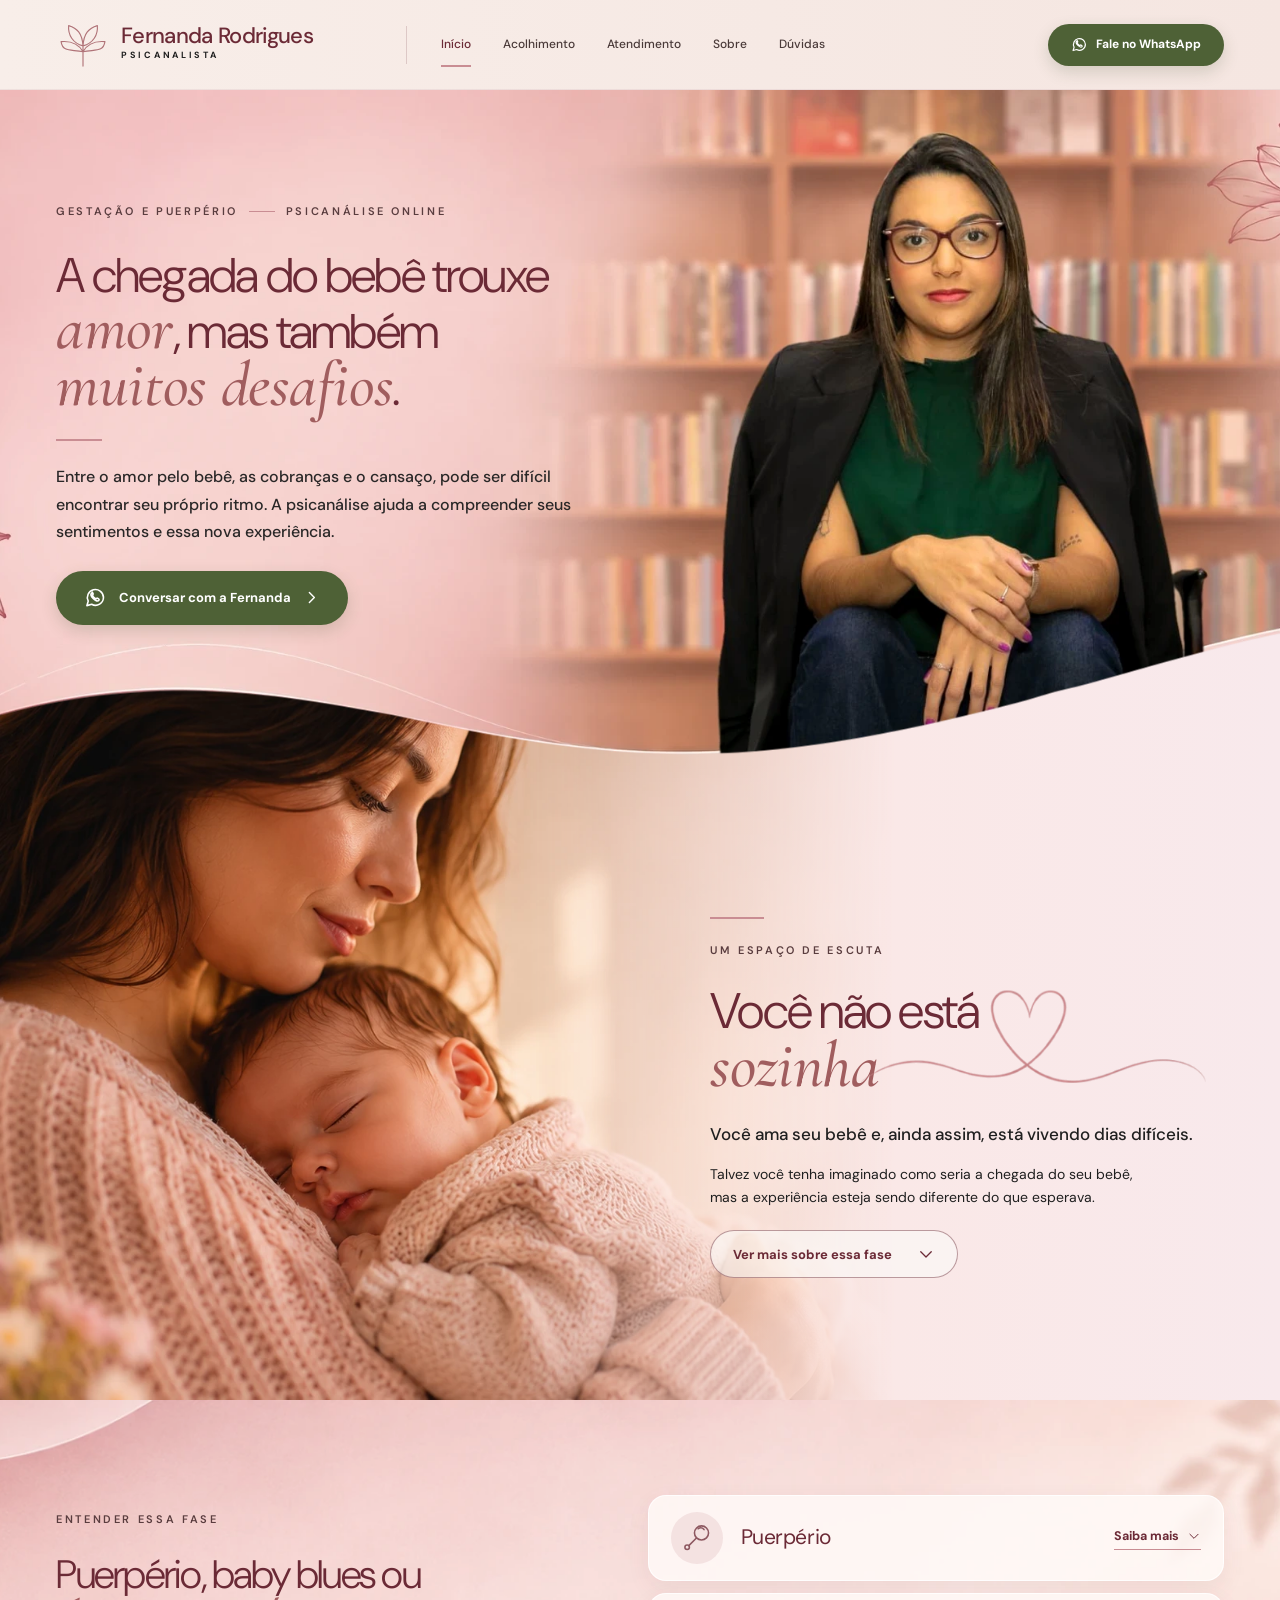
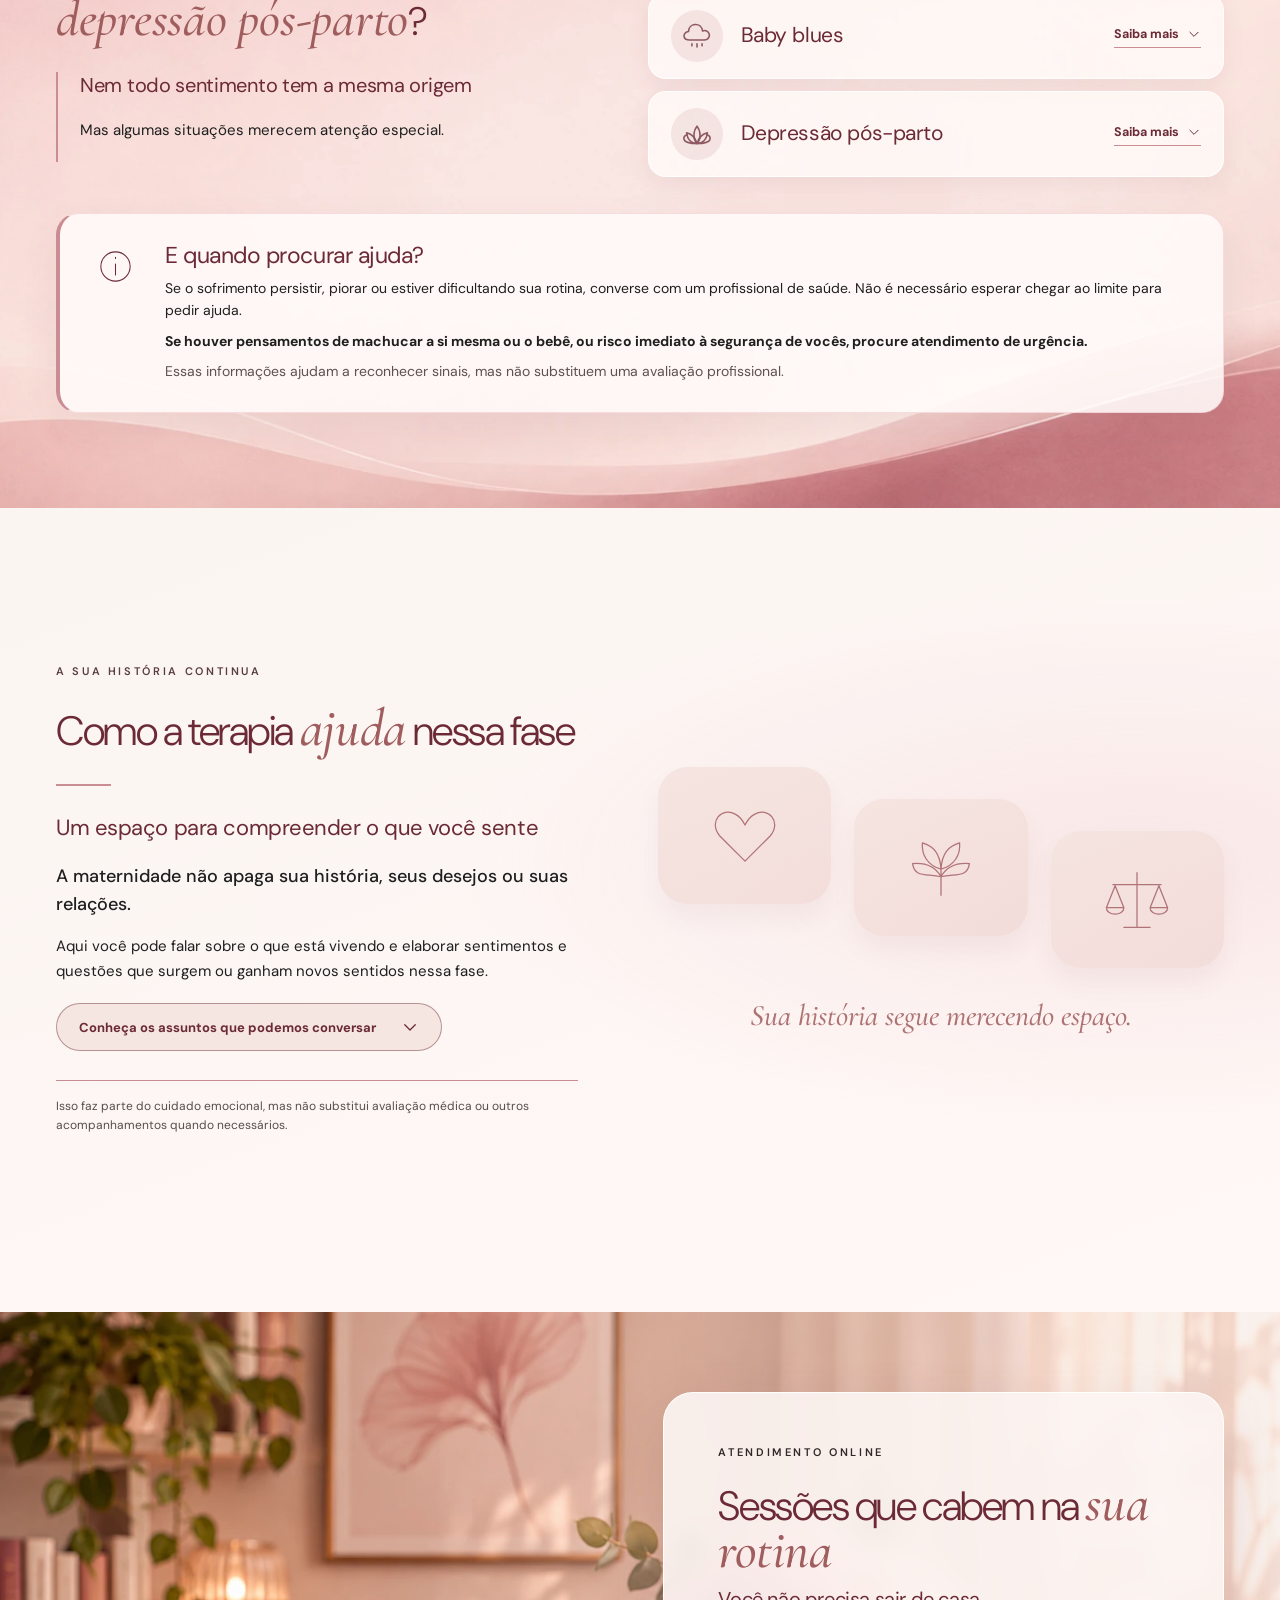
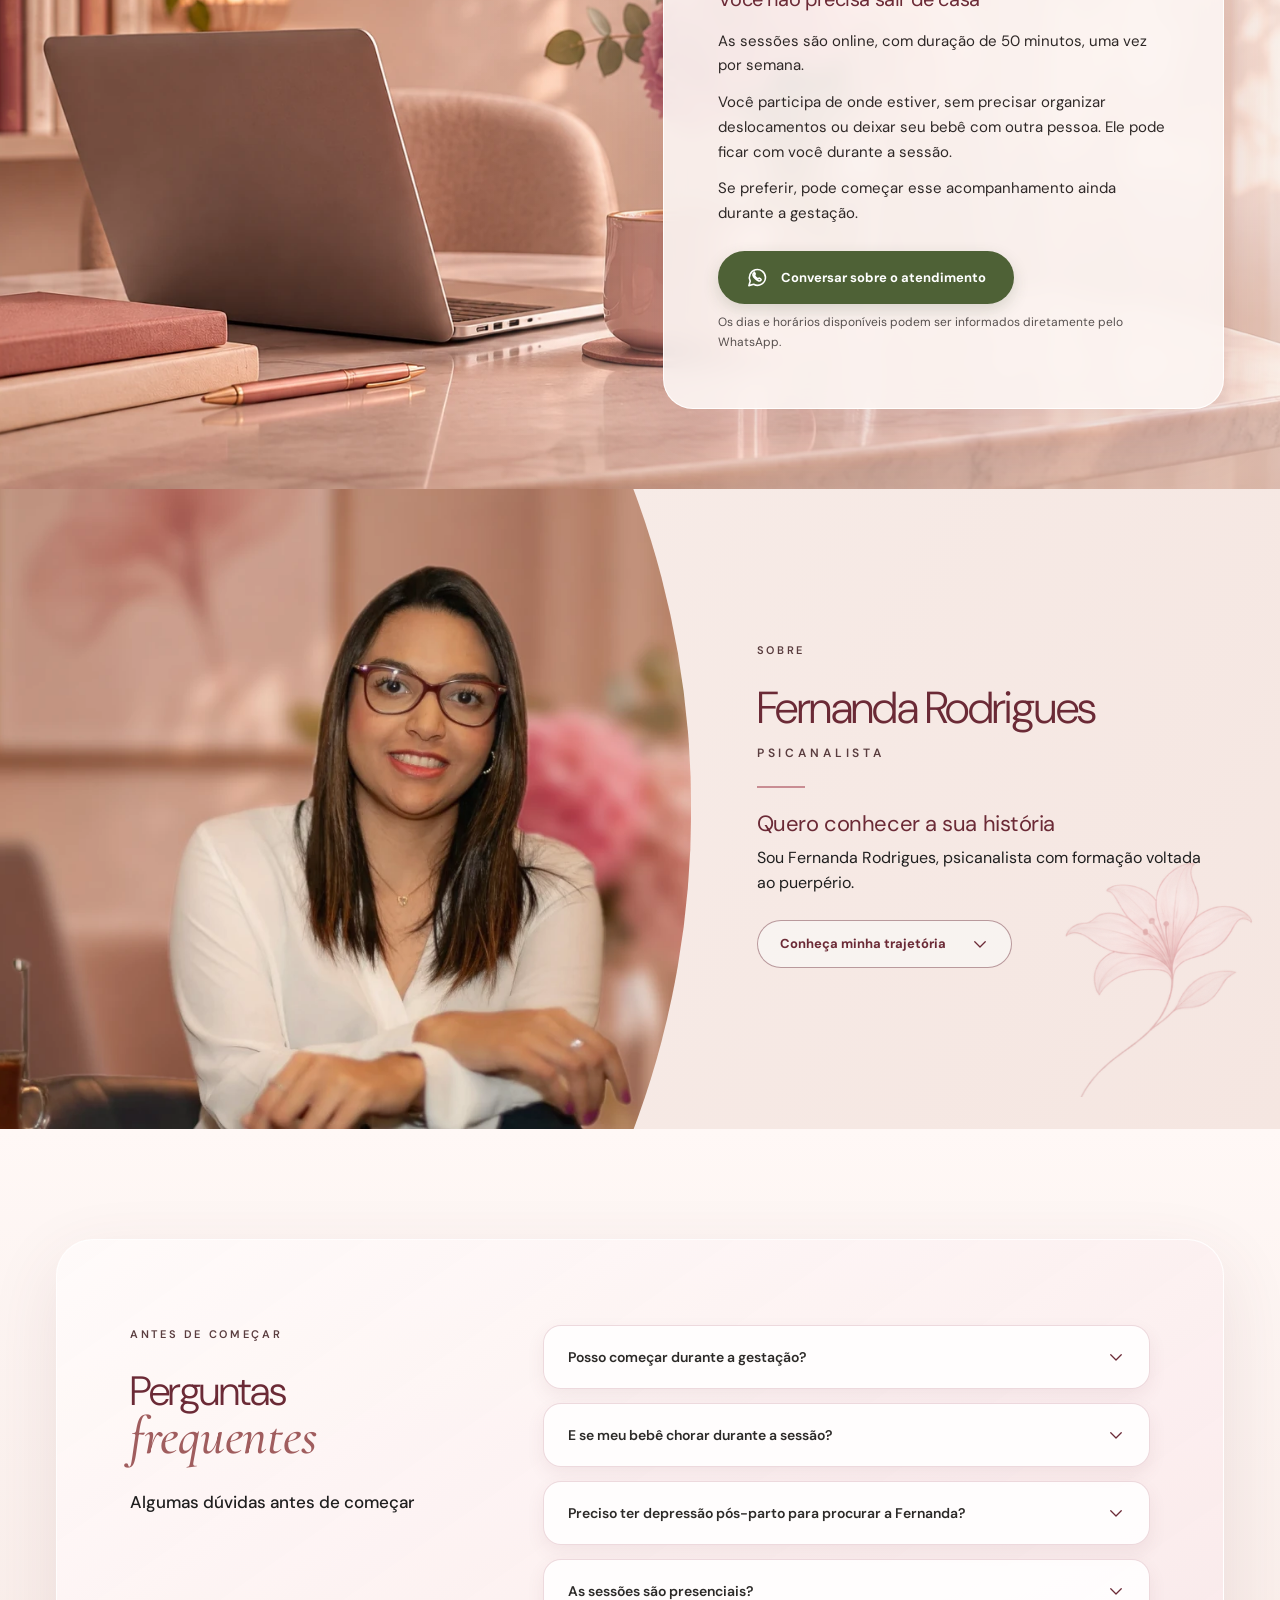
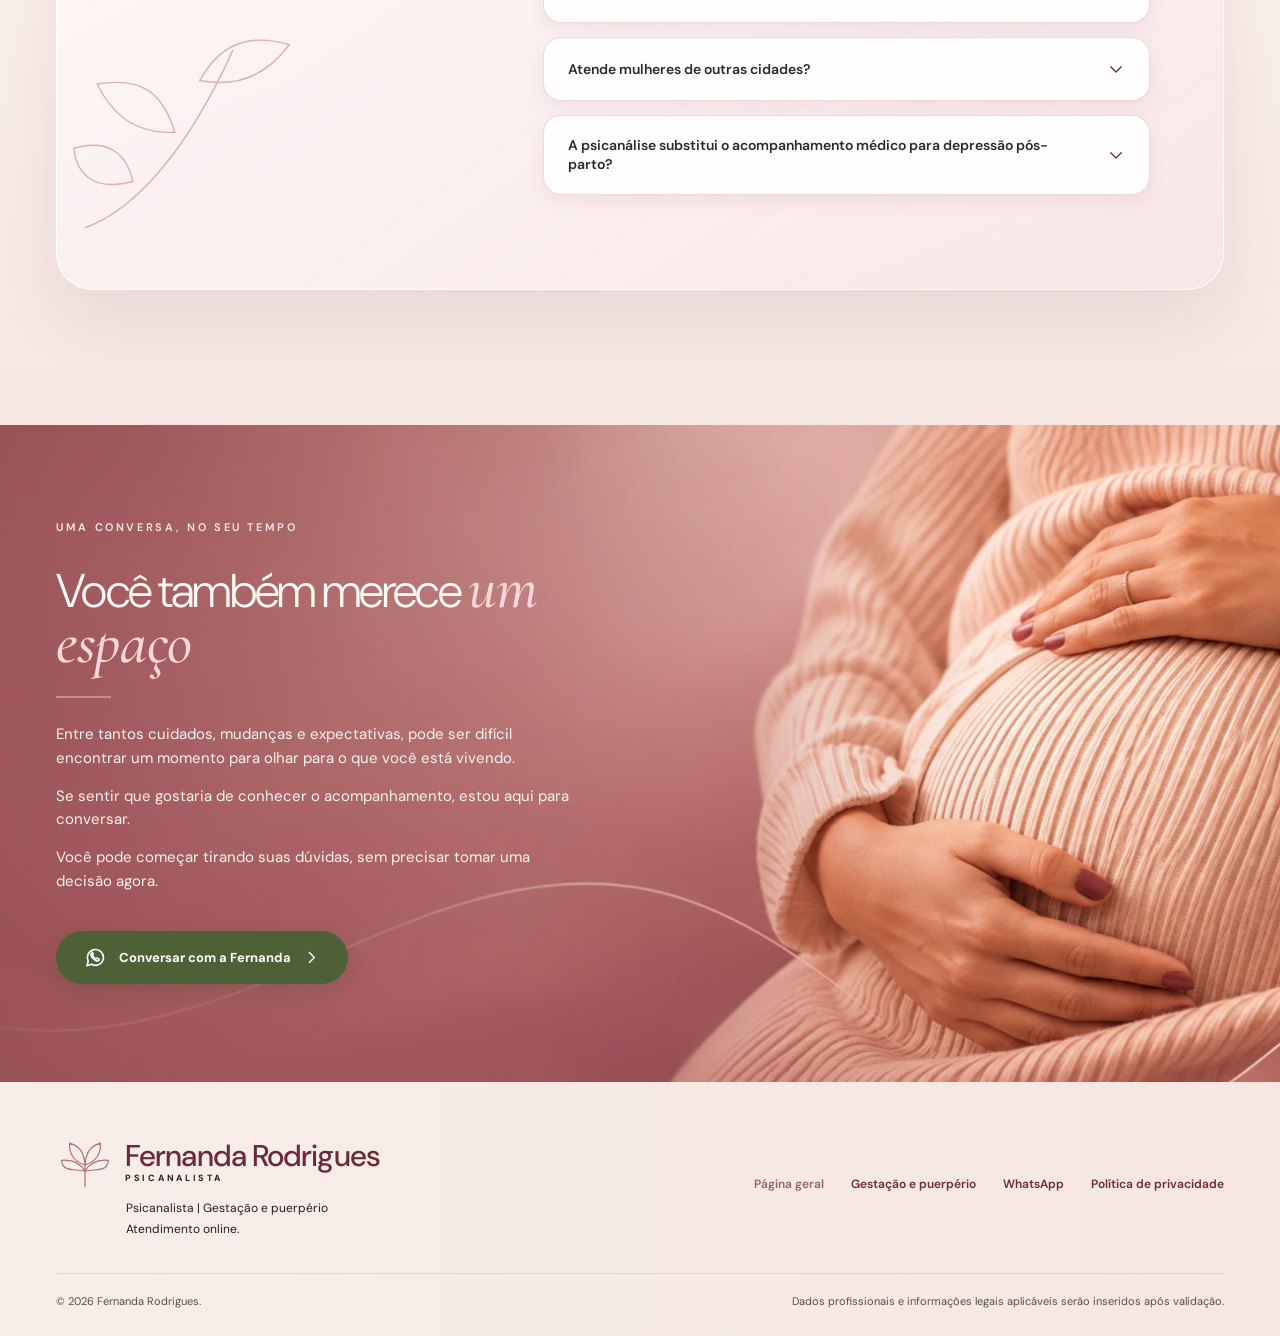
==== site-puerperio/index.html @ 36c2fbc2 "Desfaz as alteracoes no site do puerperio (mantem o numero de WhatsApp) - Volta o CSS, o HTML e a po" ====
<!doctype html>
<html lang="pt-BR">
<head>
  <meta charset="utf-8">
  <meta name="viewport" content="width=device-width, initial-scale=1">
  <meta name="theme-color" content="#F5E6E1">
  <meta name="description" content="Acompanhamento psicanalítico online para gestação e puerpério com Fernanda Rodrigues. Um espaço de escuta para falar sobre a maternidade e seus sentimentos.">
  <meta name="robots" content="index,follow">
  <title>Gestação e puerpério | Fernanda Rodrigues — Psicanalista</title>
  <link rel="preconnect" href="https://fonts.googleapis.com">
  <link rel="preconnect" href="https://fonts.gstatic.com" crossorigin>
  <link href="https://fonts.googleapis.com/css2?family=Cormorant:ital,wght@1,500;1,600&family=DM+Sans:opsz,wght@9..40,300..700&display=swap" rel="stylesheet">
  <link rel="preload" as="image" href="assets/hero_onda.webp" fetchpriority="high">
  <link rel="stylesheet" href="css/style.css?v=19">
  <script src="js/script.js" defer></script>
</head>
<body>
<a class="skip-link" href="#principal">Ir para o conteúdo</a>

<!-- Coleção de ícones vetoriais: interface (não fazem parte das fotografias). -->
<svg class="symbol-library" aria-hidden="true" xmlns="http://www.w3.org/2000/svg">
 <symbol id="icon-flower" viewBox="0 0 64 64"><path d="M32 57V33M32 33C20 30 14 20 15 9c10 3 16 9 17 24Zm0 0C44 30 50 20 49 9c-10 3-16 9-17 24ZM32 40C18 37 8 41 6 28c12-1 21 3 26 12Zm0 0c14-3 24 1 26-12-12-1-21 3-26 12Z"/></symbol>
 <symbol id="icon-heart" viewBox="0 0 64 64"><path d="M32 55 9 32C-2 19 11 5 23 12c4 2 7 6 9 10 2-4 5-8 9-10 12-7 25 7 14 20Z"/></symbol>
 <symbol id="icon-cloud" viewBox="0 0 64 64"><path d="M18 45h27c10 0 13-12 6-18-3-3-7-3-10-2-1-9-7-15-16-15-9 0-15 6-16 15-7 1-11 6-10 12 1 5 7 8 19 8Zm2 8-3 5m17-5-3 5m17-5-3 5"/></symbol>
 <symbol id="icon-balance" viewBox="0 0 64 64"><path d="M32 7v49M20 57h24M10 18h44M12 19 4 39h16l-8-20Zm40 0-8 20h16l-8-20ZM4 39c0 8 16 8 16 0m24 0c0 8 16 8 16 0"/></symbol>
 <symbol id="icon-laptop" viewBox="0 0 64 64"><rect x="12" y="11" width="40" height="31" rx="2"/><path d="M6 49h52l-5 6H11l-5-6Z"/></symbol>
 <symbol id="icon-arrow" viewBox="0 0 24 24"><path d="m9 5 7 7-7 7"/></symbol>
 <symbol id="icon-chevron" viewBox="0 0 24 24"><path d="m5 9 7 7 7-7"/></symbol>
 <symbol id="icon-whatsapp" viewBox="0 0 24 24"><path d="M20.3 11.6A8.3 8.3 0 0 1 8 19.1L3 20.5l1.4-4.7a8.4 8.4 0 1 1 15.9-4.2Z"/><path d="M9.1 7.7c-.4-.6-.8-.5-1.2-.2-1.4 1.2-.6 3.5 1.9 5.8 2.5 2.4 4.7 2.9 5.7 1.6.5-.7.3-1-.1-1.3l-1.5-.9c-.4-.2-.6.1-1 .5-.4.4-1.8-.4-2.7-1.4-.9-1-1.5-2.3-1.2-2.6.5-.5.8-.7.5-1.2l-.9-1.5Z"/></symbol>
 <symbol id="icon-clock" viewBox="0 0 64 64"><circle cx="32" cy="32" r="22"/><path d="M32 19v14l10 7"/></symbol>
 <symbol id="icon-calendar" viewBox="0 0 64 64"><rect x="10" y="14" width="44" height="40" rx="3"/><path d="M20 8v12m24-12v12M10 26h44"/></symbol>
 <symbol id="icon-info" viewBox="0 0 64 64"><circle cx="32" cy="32" r="24"/><path d="M32 28v18m0-29v2"/></symbol>
 <symbol id="icon-spark" viewBox="0 0 64 64"><path d="M32 5v54M5 32h54M13 13l38 38m0-38L13 51"/></symbol>
 <symbol id="icon-rattle" viewBox="0 0 64 64"><circle cx="40" cy="23" r="12.5"/><path d="M34 15.5a8 8 0 0 1 10.5 1.5M31 32 17.5 45.5"/><circle cx="14.5" cy="48.5" r="4"/></symbol>
 <symbol id="icon-cloud-rain" viewBox="0 0 64 64"><path d="M19 39h26c7.5 0 11.5-8 7-13.5-2.5-3-6.5-4-10-2.3C41 15.5 35.5 11 28.5 11.5 21.5 12 17 17.5 17 24c-5.5.5-8.5 4.5-8 8.5.5 4 4 6.5 10 6.5Z"/><path d="M23 46v3.5M32 46v5.5M41 46v3.5"/></symbol>
 <symbol id="icon-lotus" viewBox="0 0 64 64"><path d="M32 49c-7-7-7.5-21 0-31 7.5 10 7 24 0 31Z"/><path d="M32 49c-9.5 0-17-6.5-18.5-19 8.5 1.5 15 8 18.5 19Zm0 0c9.5 0 17-6.5 18.5-19-8.5 1.5-15 8-18.5 19Z"/><path d="M14 33.5c-4 1.5-6 5-5 8.5 2 5 11 7 23 7s21-2 23-7c1-3.5-1-7-5-8.5"/></symbol>
</svg>

<header class="site-header" id="inicio">
  <div class="header-inner container">
    <a href="#inicio" class="brand" aria-label="Fernanda Rodrigues, voltar ao início">
      <svg class="brand-mark" viewBox="0 0 64 64" aria-hidden="true"><use href="#icon-flower"/></svg>
      <span class="brand-label"><strong>Fernanda Rodrigues</strong><span>PSICANALISTA</span></span>
    </a>
    <nav class="site-nav" id="navegacao" aria-label="Navegação principal">
      <a class="active" href="#inicio">Início</a>
      <a href="#acolhimento">Acolhimento</a>
      <a href="#atendimento">Atendimento</a>
      <a href="#sobre">Sobre</a>
      <a href="#duvidas">Dúvidas</a>
    </nav>
    <a class="btn btn--small btn--primary btn--top contact-trigger" href="#contato"><svg class="icon" aria-hidden="true"><use href="#icon-whatsapp"/></svg> Fale no WhatsApp</a>
    <button class="menu-toggle" type="button" aria-expanded="false" aria-controls="navegacao" aria-label="Abrir menu"><span></span><span></span><span></span></button>
  </div>
</header>

<main id="principal">
  <!-- 1. HERO. O título e o subtítulo reproduzem a copy validada, não o texto ilustrativo do PNG. -->
  <section class="hero section-anchor" aria-labelledby="hero-title">
    <div class="hero-shade" aria-hidden="true"></div>
    <div class="container hero-inner">
      <div class="hero-content">
        <p class="eyebrow eyebrow--hero">GESTAÇÃO E PUERPÉRIO <span class="ornament-bar"></span> PSICANÁLISE ONLINE</p>
        <h1 id="hero-title">A chegada do bebê trouxe <em class="hl">amor</em>, mas também <em class="hl">muitos desafios</em>.</h1>
        <span class="accent-line" aria-hidden="true"></span>
        <p class="hero-lead">Entre o amor pelo bebê, as cobranças e o cansaço, pode ser difícil encontrar seu próprio ritmo. A psicanálise ajuda a compreender seus sentimentos e essa nova experiência.</p>
        <a href="#contato" class="btn btn--primary contact-trigger"><svg class="icon" aria-hidden="true"><use href="#icon-whatsapp"/></svg> Conversar com a Fernanda <svg class="icon icon--small" aria-hidden="true"><use href="#icon-arrow"/></svg></a>
      </div>
    </div>
  </section>

  <!-- 2. ACOLHIMENTO: imagem integrada e texto progressivo -->
  <section class="embrace section-anchor" id="acolhimento" aria-labelledby="embrace-title">
    <div class="embrace-feature">
      <div class="embrace-photo" role="img" aria-label="Fotografia de uma mãe segurando seu bebê adormecido"></div>
      <div class="container embrace-content-wrap">
        <div class="embrace-copy">
          <span class="tiny-rule" aria-hidden="true"></span>
          <p class="eyebrow">UM ESPAÇO DE ESCUTA</p>
          <h2 id="embrace-title"><span class="title-line">Você não está<img class="loop-heart" src="assets/coracao_linha.webp" alt="" aria-hidden="true" width="465" height="125" decoding="async"></span><br> <em class="hl">sozinha</em></h2>
          <p class="lead">Você ama seu bebê e, ainda assim, está vivendo dias difíceis.</p>
          <p>Talvez você tenha imaginado como seria a chegada do seu bebê, mas a experiência esteja sendo diferente do que esperava.</p>
          <details class="read-more"><summary>Ver mais sobre essa fase <svg class="icon" aria-hidden="true"><use href="#icon-chevron"/></svg></summary>
            <div class="read-more-body">
              <p>As noites mudaram, a rotina ganhou outro ritmo e quase tudo parece girar em torno de uma nova responsabilidade. Entre os cuidados com o bebê e as expectativas sobre como você deveria se sentir, pode faltar tempo para entender o que está acontecendo dentro de você.</p>
              <p>É possível sentir amor e irritação, felicidade e tristeza, vontade de estar perto e, ao mesmo tempo, necessidade de um momento só seu.</p>
              <p>Nem sempre é fácil falar sobre esses sentimentos. Às vezes, existe o receio de ser julgada ou de parecer que você não está feliz com a maternidade.</p>
              <p>Mas uma coisa não anula a outra. Você pode amar profundamente seu bebê e também sentir falta da vida de antes, precisar de descanso, ter dúvidas e viver dias difíceis.</p>
              <p>Você também está passando por uma grande mudança. E o que acontece com você merece atenção, compreensão e cuidado.</p>
              <h3>Talvez alguma dessas situações faça sentido para você</h3>
              <ul class="situation-list">
                <li>Você sente medo de não dar conta.</li>
                <li>Está extremamente cansada e sem dormir.</li>
                <li>Sente culpa quando deseja um tempo para si.</li>
                <li>Não se reconhece em alguns momentos.</li>
                <li>Tem dificuldade de encontrar espaço para você e para seu relacionamento.</li>
                <li>Está ouvindo muitos pitacos sobre como deveria cuidar do bebê.</li>
              </ul>
              <p class="quote-copy">Talvez você pense: "Eu era uma mulher, agora sou outra."</p>
              <p>E ainda esteja tentando entender o que essa mudança significa para você.</p>
            </div>
          </details>
        </div>
      </div>
    </div>
  </section>

  <!-- 3. EDUCAÇÃO: cartões expansíveis, alertas de segurança sempre visíveis -->
  <section class="education section-anchor" id="puerperio" aria-labelledby="education-title">
    <div class="education-art" aria-hidden="true"></div>
    <div class="container">
      <div class="edu-layout">
        <div class="edu-intro">
          <p class="eyebrow">ENTENDER ESSA FASE</p>
          <h2 id="education-title">Puerpério, baby blues ou <em class="hl hl--nowrap">depressão pós-parto</em>?</h2>
          <div class="education-deck"><p class="lead">Nem todo sentimento tem a mesma origem</p><p>Mas algumas situações merecem atenção especial.</p></div>
        </div>
        <div class="education-grid edu-list">
          <details class="card-more edu-row"><summary><span class="edu-icon"><svg class="icon" aria-hidden="true"><use href="#icon-rattle"/></svg></span><span class="edu-title">Puerpério</span><span class="edu-more">Saiba mais<svg class="icon" aria-hidden="true"><use href="#icon-chevron"/></svg></span></summary><div class="card-more-body"><p>O puerpério é um período de muitas mudanças físicas, emocionais e na rotina. Sentir-se sensível, cansada ou confusa pode fazer parte dessa adaptação.</p></div></details>
          <details class="card-more edu-row"><summary><span class="edu-icon"><svg class="icon" aria-hidden="true"><use href="#icon-cloud-rain"/></svg></span><span class="edu-title">Baby blues</span><span class="edu-more">Saiba mais<svg class="icon" aria-hidden="true"><use href="#icon-chevron"/></svg></span></summary><div class="card-more-body"><p>Pode envolver choro fácil, sensibilidade, irritação e mudanças de humor nos primeiros dias após o parto. Em geral, melhora espontaneamente em até duas semanas.</p></div></details>
          <details class="card-more edu-row"><summary><span class="edu-icon"><svg class="icon" aria-hidden="true"><use href="#icon-lotus"/></svg></span><span class="edu-title">Depressão pós-parto</span><span class="edu-more">Saiba mais<svg class="icon" aria-hidden="true"><use href="#icon-chevron"/></svg></span></summary><div class="card-more-body"><p>Pode envolver tristeza persistente, ansiedade intensa, culpa, perda de interesse nas atividades e dificuldade para lidar com a rotina. Os sintomas podem ser mais intensos, durar mais tempo e começar durante a gestação ou ao longo do primeiro ano após o nascimento.</p></div></details>
        </div>
      </div>
      <div class="health-advice" role="note" aria-label="Orientações de saúde e atendimento de urgência">
        <svg class="icon" aria-hidden="true"><use href="#icon-info"/></svg>
        <div class="health-advice-copy">
          <h3>E quando procurar ajuda?</h3>
          <p>Se o sofrimento persistir, piorar ou estiver dificultando sua rotina, converse com um profissional de saúde. Não é necessário esperar chegar ao limite para pedir ajuda.</p>
          <p class="urgent-copy">Se houver pensamentos de machucar a si mesma ou o bebê, ou risco imediato à segurança de vocês, procure atendimento de urgência.</p>
          <p class="health-disclaimer">Essas informações ajudam a reconhecer sinais, mas não substituem uma avaliação profissional.</p>
        </div>
      </div>
      <!-- Nota editorial original "ACOG+2": marcador bibliográfico, não é uma afirmação ou fonte verificável para exibir ao público. Validar referências antes da publicação. -->
    </div>
  </section>

  <!-- 4. COMO A TERAPIA AJUDA -->
  <section class="therapy section-anchor" id="escuta" aria-labelledby="therapy-title">
    <div class="container therapy-grid">
      <div class="therapy-intro">
        <p class="eyebrow">A SUA HISTÓRIA CONTINUA</p>
        <h2 id="therapy-title">Como a terapia <em class="hl">ajuda</em> nessa fase</h2>
        <span class="accent-line" aria-hidden="true"></span>
        <h3>Um espaço para compreender o que você sente</h3>
        <p class="lead">A maternidade não apaga sua história, seus desejos ou suas relações.</p>
        <p>Aqui você pode falar sobre o que está vivendo e elaborar sentimentos e questões que surgem ou ganham novos sentidos nessa fase.</p>
        <details class="read-more read-more--quiet"><summary>Conheça os assuntos que podemos conversar <svg class="icon" aria-hidden="true"><use href="#icon-chevron"/></svg></summary>
          <div class="read-more-body"><p>Conversaremos sobre muita coisa, como por exemplo:</p>
            <ul class="situation-list">
              <li>As mudanças na sua identidade e na forma como você se vê.</li>
              <li>A relação com o bebê e com seu parceiro.</li>
              <li>A culpa, o medo e as expectativas sobre a maternidade.</li>
              <li>A rede de apoio e os limites com as pessoas ao redor.</li>
              <li>A mulher que também tem sonhos, desejos e projetos.</li>
            </ul>
            <p>Não se trata de ensinar você a ser mãe ou entregar respostas prontas.</p>
            <p>É um acompanhamento que respeita sua história e seu tempo, sem impor um caminho a seguir.</p>
          </div>
        </details>
        <p class="medical-note">Isso faz parte do cuidado emocional, mas não substitui avaliação médica ou outros acompanhamentos quando necessários.</p>
      </div>
      <div class="therapy-decor" aria-hidden="true">
        <div class="therapy-tile"><svg class="icon"><use href="#icon-heart"/></svg></div>
        <div class="therapy-tile"><svg class="icon"><use href="#icon-flower"/></svg></div>
        <div class="therapy-tile"><svg class="icon"><use href="#icon-balance"/></svg></div>
        <div class="therapy-quote">Sua história segue merecendo espaço.</div>
      </div>
    </div>
  </section>

  <!-- 5. ATENDIMENTO ONLINE -->
  <section class="online section-anchor" id="atendimento" aria-labelledby="online-title">
    <div class="container">
      <div class="online-banner">
        <div class="online-text">
          <p class="eyebrow">ATENDIMENTO ONLINE</p>
          <h2 id="online-title">Sessões que cabem na <em class="hl">sua rotina</em></h2>
          <h3>Você não precisa sair de casa</h3>
          <p>As sessões são online, com duração de 50 minutos, uma vez por semana.</p>
          <p>Você participa de onde estiver, sem precisar organizar deslocamentos ou deixar seu bebê com outra pessoa. Ele pode ficar com você durante a sessão.</p>
          <p>Se preferir, pode começar esse acompanhamento ainda durante a gestação.</p>
          <a href="#contato" class="btn btn--primary contact-trigger"><svg class="icon" aria-hidden="true"><use href="#icon-whatsapp"/></svg> Conversar sobre o atendimento</a>
          <p class="small-note">Os dias e horários disponíveis podem ser informados diretamente pelo WhatsApp.</p>
        </div>
      </div>
    </div>
  </section>

  <!-- 6. SOBRE FERNANDA -->
  <section class="about section-anchor" id="sobre" aria-labelledby="about-title">
    <div class="about-photo-wrap">
      <img src="assets/fernanda_sobre_fundo.webp" alt="Fernanda Rodrigues sorrindo, de blusa branca, ao lado de livros e café" width="930" height="770" loading="lazy" decoding="async">
    </div>
    <div class="container about-container">
      <div class="about-content">
        <p class="eyebrow">SOBRE</p>
        <h2 id="about-title">Fernanda Rodrigues</h2>
        <p class="about-role">PSICANALISTA</p>
        <span class="accent-line" aria-hidden="true"></span>
        <h3>Quero conhecer a sua história</h3>
        <p class="lead">Sou Fernanda Rodrigues, psicanalista com formação voltada ao puerpério.</p>
        <details class="read-more"><summary>Conheça minha trajetória <svg class="icon" aria-hidden="true"><use href="#icon-chevron"/></svg></summary>
          <div class="read-more-body">
            <p>Meu interesse por essa fase também nasceu de uma experiência muito próxima: acompanhei as dificuldades que minha irmã viveu durante a gestação e depois da chegada do meu sobrinho.</p>
            <p>Ver a importância que o acompanhamento especializado teve nesse período despertou em mim um olhar ainda mais atento para as mulheres que atravessam essa experiência.</p>
            <p>Acredito em uma escuta acolhedora, sem julgamento e com seriedade nos estudos.</p>
            <p>Meu papel não é dizer qual caminho você deve seguir, mas acompanhar você, respeitando sua história.</p>
          </div>
        </details>
      </div>
    </div>
    <img class="about-lily" src="assets/lirio_sobre.webp" alt="" aria-hidden="true" width="271" height="337" loading="lazy" decoding="async">
  </section>

  <!-- 7. PERGUNTAS FREQUENTES: seis perguntas do documento, sem substituições -->
  <section class="faq section-anchor" id="duvidas" aria-labelledby="faq-title">
    <div class="container faq-panel">
      <div class="faq-heading">
        <p class="eyebrow">ANTES DE COMEÇAR</p>
        <h2 id="faq-title">Perguntas <em class="hl">frequentes</em></h2>
        <p class="lead">Algumas dúvidas antes de começar</p>
        <svg class="faq-botanical" viewBox="0 0 260 235" aria-hidden="true"><path d="M12 217c54-19 113-82 166-199m-65 92C63 112 40 84 26 56c49-8 73 8 87 54Zm28-58c50 10 80-13 100-40-51-15-80 4-100 40ZM66 165c-49 13-64-14-66-37 38-11 59 5 66 37Z"/></svg>
      </div>
      <div class="faq-list">
        <details><summary>Posso começar durante a gestação?<svg class="icon" aria-hidden="true"><use href="#icon-chevron"/></svg></summary><div class="faq-answer"><p>Sim. O acompanhamento também pode começar durante a gestação, para que você tenha esse suporte antes mesmo da chegada do bebê.</p></div></details>
        <details><summary>E se meu bebê chorar durante a sessão?<svg class="icon" aria-hidden="true"><use href="#icon-chevron"/></svg></summary><div class="faq-answer"><p>Tudo bem. Seu bebê pode ficar com você. A maternidade não precisa ficar do lado de fora da sessão.</p></div></details>
        <details><summary>Preciso ter depressão pós-parto para procurar a Fernanda?<svg class="icon" aria-hidden="true"><use href="#icon-chevron"/></svg></summary><div class="faq-answer"><p>Não. Você não precisa ter um diagnóstico para buscar acompanhamento. Pode conversar sobre as mudanças, dúvidas e sentimentos que está vivendo.</p></div></details>
        <details><summary>As sessões são presenciais?<svg class="icon" aria-hidden="true"><use href="#icon-chevron"/></svg></summary><div class="faq-answer"><p>Não. O atendimento é online, permitindo que você participe de casa ou de outro lugar em que tenha privacidade.</p></div></details>
        <details><summary>Atende mulheres de outras cidades?<svg class="icon" aria-hidden="true"><use href="#icon-chevron"/></svg></summary><div class="faq-answer"><p>Sim. O atendimento online permite acompanhar mulheres de diferentes regiões do Brasil e brasileiras que vivem no exterior.</p></div></details>
        <details><summary>A psicanálise substitui o acompanhamento médico para depressão pós-parto?<svg class="icon" aria-hidden="true"><use href="#icon-chevron"/></svg></summary><div class="faq-answer"><p>Não. Quando há suspeita de depressão pós-parto, é importante buscar avaliação de um profissional de saúde habilitado. A psicanálise pode integrar o cuidado, conforme a necessidade de cada mulher.</p></div></details>
      </div>
    </div>
  </section>

  <!-- 8. CONVITE FINAL -->
  <section class="closing section-anchor" id="contato" aria-labelledby="closing-title">
    <div class="closing-overlay" aria-hidden="true"></div>
    <div class="container closing-content">
      <p class="eyebrow eyebrow--light">UMA CONVERSA, NO SEU TEMPO</p>
      <h2 id="closing-title">Você também merece <em class="hl">um espaço</em></h2>
      <span class="accent-line accent-line--light" aria-hidden="true"></span>
      <p>Entre tantos cuidados, mudanças e expectativas, pode ser difícil encontrar um momento para olhar para o que você está vivendo.</p>
      <p>Se sentir que gostaria de conhecer o acompanhamento, estou aqui para conversar.</p>
      <p>Você pode começar tirando suas dúvidas, sem precisar tomar uma decisão agora.</p>
      <a class="btn btn--primary contact-trigger" href="#contato"><svg class="icon" aria-hidden="true"><use href="#icon-whatsapp"/></svg> Conversar com a Fernanda <svg class="icon icon--small" aria-hidden="true"><use href="#icon-arrow"/></svg></a>
    </div>
  </section>
</main>

<!-- 9. RODAPÉ -->
<footer class="site-footer">
  <div class="container footer-main">
    <div class="footer-brand">
      <div class="brand brand--footer"><svg class="brand-mark" viewBox="0 0 64 64" aria-hidden="true"><use href="#icon-flower"/></svg><span class="brand-label"><strong>Fernanda Rodrigues</strong><span>PSICANALISTA</span></span></div>
      <p>Psicanalista | Gestação e puerpério</p>
      <p>Atendimento online.</p>
    </div>
    <nav class="footer-nav" aria-label="Links do rodapé">
      <span class="footer-pending" title="Endereço da página geral aguardando confirmação">Página geral</span>
      <a href="#puerperio">Gestação e puerpério</a>
      <a href="#contato" class="contact-trigger">WhatsApp</a>
      <a href="politica-de-privacidade.html">Política de privacidade</a>
    </nav>
  </div>
  <div class="container footer-bottom"><span>© <span id="year">2026</span> Fernanda Rodrigues.</span><span>Dados profissionais e informações legais aplicáveis serão inseridos após validação.</span></div>
</footer>

<!-- CTAs não inventam número. Para ativar o link real, preencher WHATSAPP_NUMBER em js/script.js. -->
<dialog id="contact-dialog" class="contact-dialog" aria-labelledby="dialog-title">
  <button type="button" class="dialog-close" aria-label="Fechar janela" data-dialog-close>×</button>
  <span class="dialog-ornament"><svg class="icon" aria-hidden="true"><use href="#icon-flower"/></svg></span>
  <h2 id="dialog-title">Conversar com a Fernanda</h2>
  <p>O número profissional do WhatsApp ainda precisa ser confirmado para ativar o contato direto. Esta é a mensagem prevista na copy validada:</p>
  <blockquote id="whatsapp-message">Olá, Fernanda! Conheci seu trabalho pela página sobre gestação e puerpério. Gostaria de saber mais sobre o acompanhamento e como funcionam as sessões online.</blockquote>
  <button class="btn btn--primary" type="button" id="copy-message">Copiar a mensagem</button>
  <p class="copy-feedback" id="copy-feedback" aria-live="polite"></p>
</dialog>
</body>
</html>
---- site-puerperio/css/style.css ----
/* Fernanda Rodrigues · Gestação e puerpério · desktop-first
   Identidade visual aprovada: rosa #F8E9EC / #E59BA4, base #FAFBF9,
   verde #2F6B4F / #A7B7A6 e texto #1F1F1F.
   Tipos: Playfair Display + DM Sans. Elementos e texto nunca fazem parte de backgrounds. */
:root{
  --pink-bg:#F5E6E1;--pink:#C98D93;--base:#FBF5F2;--green:#4E6136;--wine:#6B2A36;--rose:#B07378;
  --sage:#A7B7A6;--ink:#1F1F1F;--cream:#fff9f7;--pink-pale:#fff2f2;
  --line:rgba(110,62,78,.14);--serif:'Playfair Display',Georgia,serif;
  --sans:'DM Sans',Arial,sans-serif;--max:1210px;
  --rose-ink:color-mix(in srgb,var(--pink) 49%,var(--ink) 51%);
  --shadow:0 20px 55px rgba(104,67,69,.12);
}
*{box-sizing:border-box}html{scroll-behavior:smooth;scroll-padding-top:90px}body{margin:0;min-width:320px;overflow-x:hidden;background:var(--base);color:var(--ink);font-family:var(--sans);font-size:16px;line-height:1.65;-webkit-font-smoothing:antialiased;text-rendering:optimizeLegibility}
a{color:inherit}button,summary{font:inherit}button{cursor:pointer}img{display:block;max-width:100%}p{margin:0 0 1em}h1,h2,h3,h4{margin:0;font-weight:500}h1,h2,h3{font-family:var(--serif);letter-spacing:-.025em}h1{font-size:clamp(4.1rem,5vw,5.65rem);line-height:.91}h2{font-size:clamp(3.6rem,4.7vw,5.15rem);line-height:.94}h3{font-size:clamp(1.85rem,2.4vw,2.6rem);line-height:1.07}ul{margin:0;padding-left:1.3em}.container{width:min(var(--max),calc(100% - 112px));margin-inline:auto}.symbol-library{height:0;width:0;position:absolute;overflow:hidden}.icon{width:23px;height:23px;fill:none;stroke:currentColor;stroke-width:1.7;stroke-linecap:round;stroke-linejoin:round;flex-shrink:0;display:inline-block;vertical-align:middle}.icon--small{width:17px;height:17px;stroke-width:2}.skip-link{position:absolute;z-index:10000;left:14px;top:-60px;padding:12px 22px;background:var(--green);color:white;border-radius:8px}.skip-link:focus{top:12px}.section-anchor{scroll-margin-top:80px}.eyebrow{margin:0 0 25px;font-size:11px;font-weight:700;letter-spacing:.22em;text-transform:uppercase;color:var(--wine);line-height:1.7}.lead{font-size:18px;line-height:1.55;font-weight:500}.accent-line{display:block;background:var(--pink);height:2px;width:55px;margin:30px 0}.accent-line--light{background:#f5c9ce}.tiny-rule{display:block;width:54px;height:2px;background:var(--pink);margin-bottom:22px}.small-note{font-size:12px;line-height:1.5;opacity:.76;max-width:400px}.btn{text-decoration:none;background:transparent;border:1.5px solid transparent;border-radius:90px;display:inline-flex;align-items:center;justify-content:center;gap:12px;min-height:53px;padding:13px 27px;text-align:center;font-size:13px;line-height:1.2;font-family:var(--sans);font-weight:700;white-space:nowrap;box-shadow:0 6px 17px rgba(34,60,37,.12);transition:background .22s,transform .22s,box-shadow .22s}.btn:hover{transform:translateY(-2px);box-shadow:0 11px 27px rgba(34,60,37,.2)}.btn:focus-visible,summary:focus-visible,a:focus-visible,button:focus-visible{outline:3px solid var(--green);outline-offset:4px}.btn--primary{background:var(--green);color:#fff}.btn--primary:hover{background:#244f3d}.btn--light{background:var(--base);color:var(--wine);border-color:var(--base)}.btn--light:hover{background:#fce5e7}.btn--small{font-size:12px;min-height:42px;padding:10px 22px;gap:8px}.btn--small .icon{width:17px;height:17px}
/* HEADER — deliberate, compact premium brand identity */
.site-header{position:relative;z-index:70;background:linear-gradient(90deg,#fff6f2 0%,#faecea 60%,#f8e9ec 100%);border-bottom:1px solid rgba(161,101,120,.1)}.header-inner{height:89px;display:flex;align-items:center;gap:40px}.brand{display:flex;align-items:center;gap:11px;color:var(--wine);text-decoration:none;min-width:310px}.brand-mark{width:54px;height:60px;fill:none;stroke:var(--rose-ink);stroke-width:1.35;stroke-linecap:round;stroke-linejoin:round}.brand-label{display:flex;flex-direction:column;gap:1px}.brand-label strong{font-family:var(--serif);font-size:29px;font-weight:600;line-height:.94;letter-spacing:-.03em;white-space:nowrap}.brand-label>span{font-size:9px;line-height:1.7;letter-spacing:.3em;font-weight:700;color:var(--ink)}.site-nav{flex:1;display:flex;justify-content:center;align-items:center;gap:32px}.site-nav a{position:relative;font-size:12px;font-weight:600;text-decoration:none;color:#353130;white-space:nowrap;transition:color .2s}.site-nav a:hover,.site-nav a.active{color:var(--wine)}.site-nav a.active:after,.site-nav a:hover:after{content:"";position:absolute;height:2px;width:100%;left:0;bottom:-13px;background:var(--pink)}.btn--top{margin-left:auto}.menu-toggle{display:none}
/* 1 HERO — actual approved image behind real HTML copy */
.hero{position:relative;isolation:isolate;min-height:700px;display:flex;align-items:center;overflow:hidden;background:#f5d9dd url('../assets/hero_biblioteca.webp?v=3') center center /cover no-repeat}.hero-shade{position:absolute;inset:0;z-index:-1;background:linear-gradient(90deg,rgba(248,233,236,.22) 0%,rgba(248,233,236,.08) 34%,transparent 58%);pointer-events:none}.hero-inner{position:relative;padding:92px 0 145px}.hero-content{width:min(565px,48%)}.eyebrow--hero{display:flex;align-items:center;gap:11px;color:var(--wine);letter-spacing:.19em;margin-bottom:28px}.ornament-bar{width:26px;height:1px;background:var(--pink)}.hero h1{color:var(--wine);max-width:570px;text-wrap:balance}.hero-lead{max-width:515px;font-size:16px;line-height:1.7;font-weight:500;margin-bottom:26px;color:#292727}.hero .accent-line{margin:27px 0 25px}.hero .btn{min-height:54px}
/* 2 IMAGE-LED EMBRACE, FROM PROTOTYPE */
.embrace{background:var(--pink-bg)}.embrace-feature{position:relative;isolation:isolate;min-height:610px;display:flex;align-items:center;overflow:hidden;background:linear-gradient(90deg,#f6d9dc,#fae8e7 70%,#f8e9ec)}.embrace-photo{position:absolute;z-index:-2;inset:0 auto 0 0;width:70%;background:url('../assets/mae_bebe.webp') left center / cover no-repeat;-webkit-mask-image:linear-gradient(90deg,#000 0%,#000 59%,transparent 100%);mask-image:linear-gradient(90deg,#000 0%,#000 59%,transparent 100%)}.embrace-content-wrap{position:relative;display:flex;justify-content:flex-end}.embrace-copy{width:44%;padding:105px 0 100px;position:relative;z-index:2}.embrace-copy h2{color:var(--wine);font-size:clamp(3.8rem,5.5vw,6.2rem);line-height:.88;max-width:480px;margin-bottom:25px}.embrace-copy .lead{font-size:17px;margin-bottom:15px}.embrace-copy>p:not(.eyebrow):not(.lead){max-width:430px;font-size:14px;line-height:1.7}.loop-heart{position:absolute;width:210px;right:-45px;top:26%;fill:none;stroke:var(--pink);stroke-width:1.8;stroke-linecap:round;opacity:.75;pointer-events:none}.read-more{margin-top:20px;max-width:520px}.read-more summary{display:inline-flex;gap:25px;align-items:center;justify-content:space-between;color:var(--wine);border:1px solid var(--green);padding:12px 22px;border-radius:70px;min-height:48px;max-width:100%;font-size:13px;font-weight:700;list-style:none;cursor:pointer;background:rgba(250,251,249,.6);transition:background .2s,border-color .2s}.read-more summary::-webkit-details-marker,.card-more summary::-webkit-details-marker,.faq-list summary::-webkit-details-marker{display:none}.read-more summary::marker,.card-more summary::marker,.faq-list summary::marker{content:''}.read-more summary:hover{background:var(--base)}.read-more summary .icon{width:18px;height:18px;transition:transform .25s}.read-more[open] summary .icon{transform:rotate(180deg)}.read-more-body{padding:24px 4px 3px;animation:soft-reveal .23s ease-out}.read-more-body p,.read-more-body li{font-size:14px;line-height:1.68}.read-more-body h3{font-size:29px;color:var(--wine);margin:25px 0 13px}.situation-list{display:grid;gap:9px;padding-left:0;list-style:none}.situation-list li{position:relative;padding-left:22px}.situation-list li:before{content:'✓';position:absolute;left:0;color:var(--wine)}.quote-copy{font-family:var(--serif);font-size:27px!important;color:var(--wine);font-style:italic;margin-top:23px}
/* 3 BACKGROUND PINK, THREE FLOATING TILES + CRITICAL INFORMATION */
.education{position:relative;isolation:isolate;background:#fae7e8;padding:100px 0 103px;overflow:hidden}.education-art{position:absolute;z-index:-1;inset:0;background:url('../assets/fundo_puerperio.webp') center center/cover no-repeat;opacity:.83}.education:before{content:"";position:absolute;inset:0;background:linear-gradient(180deg,rgba(248,233,236,.32),rgba(248,233,236,.68));z-index:-1}.education-header{display:grid;grid-template-columns:1.15fr .7fr;align-items:end;gap:90px;margin-bottom:43px}.education-header h2{color:var(--wine);max-width:740px;font-size:clamp(3.5rem,4.9vw,5.4rem)}.education-deck{padding-left:27px;border-left:2px solid var(--pink);padding-bottom:5px}.education-deck p{font-size:15px;line-height:1.65}.education-deck .lead{font:600 27px/1.05 var(--serif);color:var(--wine)}.education-grid{display:grid;grid-template-columns:repeat(3,minmax(0,1fr));gap:24px}.info-card{position:relative;min-height:260px;padding:29px 30px 24px;border-radius:25px;border:1px solid rgba(255,255,255,.7);background:rgba(255,251,250,.8);box-shadow:0 15px 30px rgba(120,70,78,.13);backdrop-filter:blur(5px);transition:transform .25s,box-shadow .25s}.info-card:hover{transform:translateY(-4px);box-shadow:0 21px 45px rgba(120,70,78,.17)}.info-card-top{display:flex;justify-content:space-between;align-items:center;margin-bottom:16px}.round-icon{width:72px;height:72px;border-radius:50%;background:rgba(229,155,164,.19);display:grid;place-items:center;color:var(--rose-ink)}.round-icon .icon{width:43px;height:43px;stroke-width:1.4}.card-index{font-size:11px;letter-spacing:.25em;color:var(--rose-ink);font-weight:700}.info-card h3{font-size:37px;min-height:60px;color:var(--wine);margin:0 0 10px}.card-more summary{display:inline-flex;gap:13px;align-items:center;list-style:none;cursor:pointer;color:var(--wine);font-size:13px;font-weight:700;border-bottom:1px solid var(--pink);padding:0 0 4px}.card-more .icon{width:15px;height:15px;transition:transform .22s}.card-more[open] summary .icon{transform:rotate(90deg)}.card-more-body{padding:18px 0 0;animation:soft-reveal .23s ease-out}.card-more-body p{font-size:14px;line-height:1.65;margin:0}.health-advice{margin-top:39px;display:grid;grid-template-columns:48px 1fr;gap:21px;background:rgba(255,251,250,.88);border:1px solid rgba(229,155,164,.3);border-left:4px solid var(--pink);border-radius:22px;padding:29px 36px;box-shadow:0 14px 38px rgba(120,70,78,.07)}.health-advice>.icon{height:39px;width:39px;color:var(--wine);margin-top:4px}.health-advice h3{font-size:35px;color:var(--wine);margin-bottom:10px}.health-advice p{font-size:14px;line-height:1.55;margin-bottom:9px}.health-advice p:last-child{margin-bottom:0}.urgent-copy{font-weight:700}.health-disclaimer{color:#5d5251}
/* 4 SPACIOUS EDITORIAL LISTENING SECTION */
.therapy{padding:154px 0 166px;background:radial-gradient(ellipse at 89% 44%,rgba(229,155,164,.17),transparent 42%),linear-gradient(160deg,var(--base),#fff8f6)}.therapy-grid{display:grid;grid-template-columns:.96fr 1.04fr;gap:80px;align-items:start}.therapy-intro h2{color:var(--wine);max-width:610px}.therapy-intro h3{color:var(--wine);font-size:35px;margin-bottom:23px}.therapy-intro p:not(.eyebrow){max-width:610px}.therapy-intro .lead{margin-bottom:15px}.therapy-intro>p:not(.eyebrow):not(.lead):not(.medical-note){font-size:15px}.read-more--quiet summary{border-color:var(--pink);background:var(--pink-bg)}.medical-note{margin-top:29px!important;font-size:12px!important;line-height:1.55!important;color:#554e4b;border-top:1px solid var(--pink);padding-top:16px}.therapy-decor{position:relative;min-height:470px;display:flex;justify-content:space-between;gap:23px;padding-top:105px}.therapy-tile{flex:1;min-width:0;height:137px;border-radius:30px;background:linear-gradient(160deg,rgba(248,233,236,.95),rgba(244,213,216,.55));display:grid;place-items:center;color:var(--rose-ink);box-shadow:0 15px 25px rgba(120,70,78,.06)}.therapy-tile .icon{width:70px;height:70px;stroke-width:1.16}.therapy-tile:nth-child(2){transform:translateY(32px)}.therapy-tile:nth-child(3){transform:translateY(64px)}.therapy-quote{position:absolute;top:337px;right:0;width:100%;font:italic 35px/1.07 var(--serif);color:var(--wine);text-align:center;opacity:.85}
/* 5 ONLINE PHOTO PANEL */
.online{padding:94px 0 137px;background:var(--pink-bg)}.online-banner{position:relative;isolation:isolate;display:flex;justify-content:flex-end;min-height:655px;border-radius:43px;overflow:hidden;background:#f3d8d8 url('../assets/atendimento_online.webp') center center/cover no-repeat;box-shadow:var(--shadow)}.online-banner:before{position:absolute;z-index:-1;content:"";inset:0;background:linear-gradient(90deg,transparent 29%,rgba(248,233,236,.35) 47%,rgba(248,233,236,.88) 66%,rgba(248,233,236,.92) 100%)}.online-text{width:52%;padding:69px 67px 62px 49px;display:flex;flex-direction:column;align-items:flex-start;justify-content:center}.online-text h2{font-size:clamp(3.25rem,4.1vw,4.45rem);line-height:.92;color:var(--wine);margin-bottom:13px}.online-text h3{color:var(--wine);font-size:29px;margin-bottom:19px}.online-text p{font-size:14px;line-height:1.58;max-width:495px;margin-bottom:12px}.online-text .eyebrow{font-size:11px;margin-bottom:19px}.online-text .btn{margin:13px 0 9px}.online-text .small-note{font-size:11px;max-width:430px}
/* 6 ABOUT SECTION WITH REAL PHOTO, ORGANIC CUT */
.about{position:relative;min-height:735px;background:linear-gradient(120deg,#faf1ef,var(--pink-bg));display:flex;align-items:center;isolation:isolate;overflow:hidden}.about-photo-wrap{position:absolute;z-index:-1;left:0;top:0;bottom:0;width:57.5%;background:#fff;clip-path:polygon(0 0,79% 0,88% 8%,95% 21%,100% 43%,98% 57%,91% 78%,81% 100%,0 100%)}.about-photo-wrap:after{content:"";position:absolute;inset:0;background:linear-gradient(90deg,transparent 55%,rgba(248,233,236,.09) 100%)}.about-photo-wrap img{width:100%;height:100%;object-fit:cover;object-position:68% 47%}.about-container{display:flex;justify-content:flex-end}.about-content{width:41%;padding:90px 0 100px;z-index:3}.about-content h2{color:var(--wine);font-size:clamp(4.2rem,5.1vw,5.7rem);margin-bottom:7px}.about-content h3{color:var(--wine);font-size:32px;margin-bottom:20px}.about-content .lead{max-width:460px;font-size:17px}.about-content .read-more{margin-top:29px}.about-botanical{position:absolute;right:-52px;top:7%;height:260px;width:192px;stroke:var(--pink);stroke-width:1.6;fill:none;opacity:.75;pointer-events:none}
/* 7 SIX FULL APPROVED FAQ QUESTIONS */
.faq{padding:110px 0 135px;background:linear-gradient(180deg,#fff8f6,var(--pink-bg))}.faq-panel{position:relative;display:grid;grid-template-columns:.36fr .64fr;gap:72px;padding:85px 73px 94px;border:1px solid rgba(255,255,255,.9);border-radius:37px;background:linear-gradient(145deg,rgba(255,251,250,.88),rgba(249,229,232,.81));box-shadow:0 23px 70px rgba(110,63,73,.11);overflow:hidden}.faq-heading{position:relative;min-height:440px}.faq-heading h2{font-size:clamp(4rem,4.9vw,5.4rem);color:var(--wine)}.faq-heading .lead{font-size:17px;margin-top:27px}.faq-botanical{position:absolute;bottom:-49px;left:-62px;width:244px;height:210px;fill:none;stroke:var(--pink);stroke-width:1.6;opacity:.65;pointer-events:none}.faq-list{display:grid;align-content:start;gap:14px}.faq-list details{border:1px solid rgba(215,174,182,.45);border-radius:18px;background:rgba(255,254,254,.9);box-shadow:0 7px 18px rgba(110,63,73,.08);overflow:hidden;transition:box-shadow .25s}.faq-list details:hover{box-shadow:0 11px 25px rgba(110,63,73,.13)}.faq-list summary{display:flex;gap:17px;align-items:center;justify-content:space-between;cursor:pointer;list-style:none;padding:20px 24px;color:#2c2a28;font-size:14px;font-weight:600;line-height:1.35;min-height:62px}.faq-list summary .icon{color:var(--wine);height:18px;width:18px;transition:transform .25s}.faq-list details[open] summary .icon{transform:rotate(180deg)}.faq-answer{padding:0 27px 22px;animation:soft-reveal .23s ease-out}.faq-answer p{font-size:14px;line-height:1.65;margin:0}
/* 8 CLOSING — approved gestation photo with all final copy readable */
.closing{min-height:650px;position:relative;isolation:isolate;display:flex;align-items:center;overflow:hidden;background:#ac707b url('../assets/convite_gestante.webp') center/cover no-repeat}.closing-overlay{position:absolute;inset:0;z-index:-1;background:linear-gradient(90deg,rgba(64,39,43,.34),rgba(84,49,54,.15) 45%,transparent 72%)}.closing-content{padding:93px 0 98px;color:var(--base)}.closing-content h2{max-width:590px;font-size:clamp(4.2rem,5.4vw,6.2rem);color:#fff9f6;line-height:.9}.closing-content p:not(.eyebrow){max-width:520px;font-size:15px;line-height:1.55}.closing-content .btn{margin-top:23px}.eyebrow--light{color:#ffedef}.closing-content .accent-line{margin:25px 0}
/* 9 FOOTER */
.site-footer{background:linear-gradient(90deg,#faf2f0,var(--pink-bg));color:var(--ink);padding:50px 0 26px}.footer-main{display:flex;gap:70px;justify-content:space-between;align-items:center}.brand--footer{min-width:unset;display:flex}.brand--footer .brand-mark{height:64px;width:58px}.brand--footer .brand-label strong{font-size:30px}.footer-brand p{font-size:12px;margin:3px 0 0 70px;line-height:1.5}.footer-nav{display:flex;gap:27px;justify-content:flex-end;align-items:center;flex-wrap:wrap}.footer-nav a,.footer-nav span{font-size:12px;color:var(--wine);font-weight:600;text-decoration:none}.footer-nav a:hover{text-decoration:underline}.footer-pending{cursor:help;opacity:.7}.footer-bottom{display:flex;justify-content:space-between;align-items:center;gap:20px;margin-top:35px;padding-top:18px;border-top:1px solid var(--line);font-size:11px;color:#574e4b}.footer-bottom span:last-child{text-align:right}
/* WHATSAPP PREVIEW MODE */
.contact-dialog{position:fixed;max-height:min(85vh,680px);overflow:auto;width:min(calc(100vw - 30px),510px);padding:40px;background:#fff9f8;border:none;border-radius:25px;box-shadow:0 30px 100px rgba(36,27,30,.4);color:var(--ink)}.contact-dialog::backdrop{background:rgba(36,27,30,.63)}.contact-dialog h2{font-size:49px;color:var(--wine);margin-bottom:19px}.contact-dialog p{font-size:14px}.contact-dialog blockquote{margin:22px 0;padding:22px;background:var(--pink-bg);border-left:3px solid var(--pink);border-radius:10px;font-size:15px}.contact-dialog .dialog-close{position:absolute;right:20px;top:13px;border:0;background:none;font-size:34px;color:var(--wine);line-height:1.2;cursor:pointer}.dialog-ornament{display:block;color:var(--rose-ink);margin-bottom:12px}.dialog-ornament .icon{height:49px;width:49px}.copy-feedback{min-height:22px;margin-top:12px!important;color:var(--wine)}
@keyframes soft-reveal{from{opacity:0;transform:translateY(-4px)}to{opacity:1;transform:translateY(0)}}
/* Tablet */
@media(max-width:1230px){.container{width:min(var(--max),calc(100% - 72px))}.header-inner{gap:22px}.brand{min-width:260px}.brand-label strong{font-size:25px}.site-nav{gap:20px}.site-nav a{font-size:11px}.hero{min-height:665px}.hero-content{width:51%}.hero h1{font-size:clamp(4rem,5.4vw,4.7rem)}.education-header{gap:40px}.therapy-grid{gap:40px}.online-text{width:56%;padding:60px 40px}.faq-panel{padding:60px 50px;gap:38px}.about-content{width:43%}}
@media(max-width:980px){.container{width:calc(100% - 56px)}.header-inner{height:80px}.btn--top{display:none}.brand{min-width:0}.menu-toggle{display:flex;margin-left:auto;width:48px;height:44px;background:none;border:0;padding:10px;flex-direction:column;justify-content:space-around;align-items:center;gap:5px}.menu-toggle span{display:block;width:26px;height:2px;background:var(--green)}.site-nav{position:absolute;top:80px;left:0;right:0;display:none;flex-direction:column;align-items:stretch;background:#fff5f3;padding:24px 35px 30px;box-shadow:0 15px 25px rgba(40,20,27,.14)}.site-nav.is-open{display:flex}.site-nav a{font-size:15px;padding:8px 0}.site-nav a.active:after,.site-nav a:hover:after{display:none}.hero{min-height:630px}.hero-content{width:55%}.hero-lead{font-size:14px}.embrace-copy{width:51%}.embrace-photo{width:67%}.education-header{grid-template-columns:1fr;gap:25px}.education-deck{max-width:550px}.therapy-grid{grid-template-columns:1fr;gap:20px}.therapy-decor{max-width:600px;min-height:290px;padding-top:35px}.therapy-quote{top:235px}.online-banner{min-height:650px}.online-text{width:62%}.about{min-height:665px}.about-photo-wrap{width:56%}.about-content{width:47%}.faq-panel{grid-template-columns:1fr;gap:32px}.faq-heading{min-height:0}.faq-botanical{display:none}.closing{min-height:635px}}
/* Mobile: planned responsive adaptation, separate final mobile art direction may refine these rules */
@media(max-width:700px){.container{width:calc(100% - 36px)}.header-inner{height:73px}.brand-mark{width:42px;height:47px}.brand-label strong{font-size:23px}.brand-label>span{font-size:8px}.site-nav{top:73px}.hero{min-height:780px;align-items:start;background-size:auto 60%;background-position:64% bottom;background-color:#f8e4e6}.hero-shade{background:linear-gradient(180deg,#f8e7e9 0%,rgba(248,231,233,.98) 42%,rgba(248,231,233,.3) 71%,transparent 100%)}.hero-inner{padding:56px 0 390px}.hero-content{width:100%;max-width:480px}.hero h1{font-size:clamp(3.55rem,11.5vw,5rem);line-height:.9}.hero-lead{font-size:14px;line-height:1.55;max-width:440px}.hero .accent-line{margin:20px 0 17px}.hero .eyebrow{margin-bottom:20px;font-size:9px}.hero .btn{font-size:12px;padding:14px 22px}.embrace-feature{min-height:950px;align-items:end}.embrace-photo{top:0;left:0;width:100%;height:470px;background-position:28% 40%;-webkit-mask-image:linear-gradient(180deg,#000 0%,#000 60%,transparent 100%);mask-image:linear-gradient(180deg,#000 0%,#000 60%,transparent 100%)}.embrace-content-wrap{justify-content:start}.embrace-copy{width:100%;padding:470px 0 85px}.embrace-copy h2{font-size:clamp(4.25rem,11vw,5.8rem);max-width:520px}.embrace-copy .lead{font-size:17px}.embrace-copy>p:not(.eyebrow):not(.lead){font-size:14px}.loop-heart{right:-92px;top:51%;width:190px}.education{padding:83px 0}.education-header{margin-bottom:34px}.education-header h2{font-size:clamp(3.3rem,10vw,4.8rem)}.education-grid{grid-template-columns:1fr;gap:17px}.info-card{min-height:0;padding:28px}.info-card h3{min-height:0;font-size:38px}.round-icon{width:65px;height:65px}.health-advice{grid-template-columns:1fr;gap:5px;padding:27px}.health-advice h3{font-size:32px}.therapy{padding:100px 0 130px}.therapy-intro h2{font-size:clamp(3.4rem,10vw,4.6rem)}.therapy-intro h3{font-size:29px}.therapy-decor{min-height:270px;padding-top:30px;gap:10px}.therapy-tile{height:100px;border-radius:19px}.therapy-tile .icon{width:51px;height:51px}.therapy-tile:nth-child(2){transform:translateY(17px)}.therapy-tile:nth-child(3){transform:translateY(34px)}.therapy-quote{top:205px;font-size:30px}.online{padding:60px 0 100px}.online-banner{min-height:900px;align-items:end;background-position:26% top;background-size:auto 54%;border-radius:28px;background-color:#f4e1e1}.online-banner:before{background:linear-gradient(180deg,transparent 0%,transparent 29%,rgba(248,233,236,.65) 42%,rgba(248,233,236,.98) 52%,rgba(248,233,236,.98) 100%)}.online-text{width:100%;padding:475px 28px 48px}.online-text h2{font-size:clamp(3.4rem,10vw,4.5rem)}.online-text h3{font-size:28px}.about{display:block;min-height:0;padding-top:0}.about-photo-wrap{position:relative;width:100%;height:455px;clip-path:polygon(0 0,100% 0,100% 86%,88% 95%,72% 100%,0 100%)}.about-photo-wrap img{object-position:67% center}.about-container{justify-content:start}.about-content{width:100%;padding:70px 0 100px}.about-content h2{font-size:clamp(4rem,10vw,5rem)}.about-botanical{right:-80px;bottom:7%;top:auto;width:160px}.faq{padding:80px 0}.faq-panel{padding:45px 24px 55px;border-radius:25px;gap:28px}.faq-heading h2{font-size:clamp(3.65rem,10vw,4.5rem)}.faq-list summary{font-size:13px;padding:20px 17px}.faq-answer{padding:0 19px 22px}.closing{min-height:780px;align-items:start;background-position:66% bottom;background-size:auto 61%;background-color:#a96d78}.closing-overlay{background:linear-gradient(180deg,rgba(95,54,62,.85) 0%,rgba(95,54,62,.8) 37%,rgba(95,54,62,.3) 60%,transparent 90%)}.closing-content{padding:75px 0 370px}.closing-content h2{font-size:clamp(4rem,11vw,5.6rem)}.closing-content p:not(.eyebrow){font-size:14px}.footer-main,.footer-bottom{flex-direction:column;align-items:flex-start}.footer-main{gap:35px}.footer-nav{justify-content:flex-start;gap:16px 25px}.footer-bottom span:last-child{text-align:left}.site-footer{padding:40px 0 24px}}
@media(max-width:390px){.hero{min-height:840px}.hero h1{font-size:3.45rem}.hero-inner{padding-bottom:420px}.brand-label strong{font-size:21px}.embrace-feature{min-height:1020px}.embrace-copy{padding-top:460px}.read-more summary{font-size:12px;padding:12px 16px}.online-banner{min-height:960px}.online-text{padding-top:475px}}
@media(prefers-reduced-motion:reduce){html{scroll-behavior:auto}*,*:before,*:after{animation-duration:.001ms!important;transition-duration:.001ms!important}}


/* =========================================================
   IDENTIDADE V3 (07/11/2026): baseada na referência visual
   Títulos Playfair Display em vinho, botões verde oliva,
   fundos rosados quentes, tipografia mais leve e compacta.
   Backup da versão anterior: css/style-v2-backup.css
   ========================================================= */
h1,h2,h3{font-weight:400;letter-spacing:-.01em}
h1{font-size:clamp(2.9rem,4vw,4.1rem);line-height:1.08}
h2{font-size:clamp(2.5rem,3.4vw,3.6rem);line-height:1.08}
h3{font-size:clamp(1.4rem,1.8vw,1.9rem);line-height:1.2}
.eyebrow{color:#5A3D3F;font-weight:600;letter-spacing:.24em}
.accent-line,.tiny-rule{background:var(--pink)}
.btn--primary{background:var(--green);color:#fff}
.btn--primary:hover{background:#3E4F2A}
.btn{box-shadow:0 6px 16px rgba(62,79,42,.18)}

/* Header */
.site-header{background:linear-gradient(90deg,#F8EEE9 0%,#F6E9E4 60%,#F5E6E1 100%)}
.brand-label strong{font-size:24px;font-weight:500;letter-spacing:-.01em;color:var(--wine)}
.brand-mark{stroke:var(--rose)}
.site-nav{justify-content:flex-start;padding-left:34px;border-left:1px solid rgba(107,42,54,.18);height:38px}
.site-nav a{color:#4A3A39;font-weight:500}
.site-nav a:hover,.site-nav a.active{color:var(--wine)}

/* Hero */
.hero h1{color:var(--wine);max-width:540px}
.hero .accent-line{width:46px;margin:24px 0 22px}

/* Acolhimento */
.embrace-copy h2{font-size:clamp(2.9rem,4.2vw,4.4rem);line-height:1.02;font-style:normal;color:var(--wine)}
.read-more summary{border-color:rgba(107,42,54,.45);color:var(--wine)}
.read-more-body h3{font-size:22px}
.quote-copy{font-size:22px!important}
.situation-list li:before{color:var(--rose)}
.loop-heart{stroke:var(--pink)}

/* Educação */
.education-header h2{font-size:clamp(2.5rem,3.5vw,3.6rem)}
.education-deck .lead{font:400 22px/1.2 var(--serif)}
.info-card{border-radius:20px;background:rgba(250,238,234,.88)}
.info-card h3{font-size:28px;min-height:0}
.round-icon{background:rgba(201,141,147,.2);color:var(--rose)}
.card-index{color:var(--rose)}
.health-advice h3{font-size:26px}
.health-advice{border-left-color:var(--pink)}

/* Terapia */
.therapy-intro h3{font-size:26px}
.therapy-tile{color:var(--rose);background:linear-gradient(160deg,rgba(245,228,223,.95),rgba(238,210,206,.6))}
.therapy-quote{font-size:26px;color:var(--wine)}

/* Atendimento online */
.online-text h2{font-size:clamp(2.4rem,3.2vw,3.3rem);line-height:1.05}
.online-text h3{font-size:22px}

/* Sobre */
.about-content h2{font-size:clamp(2.8rem,3.8vw,3.9rem)}
.about-content h3{font-size:24px}

/* Dúvidas */
.faq-heading h2{font-size:clamp(2.6rem,3.6vw,3.7rem)}

/* Sobre: suaviza o fundo branco da foto recortada */
.about-photo-wrap{background:#F8EDE9}
.about-photo-wrap img{mix-blend-mode:multiply}

/* Convite final */
.eyebrow--light{color:#FFE9EB}
.closing{background-color:#A05D5E}
.closing-overlay{background:linear-gradient(90deg,rgba(150,80,84,.86) 0%,rgba(160,93,94,.55) 42%,rgba(160,93,94,.08) 70%,transparent 80%)}
.closing-content h2{font-size:clamp(2.8rem,4vw,4.1rem);line-height:1.05}

/* Rodapé e diálogo */
.site-footer{background:linear-gradient(90deg,#F8EEE9,#F5E6E1)}
.footer-nav a,.footer-nav span{color:var(--wine)}
.contact-dialog h2{font-size:36px}

@media(max-width:980px){
  .site-nav{border-left:0;height:auto;padding:24px 35px 30px;justify-content:flex-start}
}
@media(max-width:700px){
  .brand-label strong{font-size:21px}
  .hero h1,.embrace-copy h2,.education-header h2,.therapy-intro h2,.online-text h2,.faq-heading h2,.about-content h2,.closing-content h2{line-height:1.08}
  .hero h1{font-size:clamp(2.4rem,9vw,3.1rem)}
  .embrace-copy h2{font-size:clamp(2.6rem,10vw,3.4rem)}
  .education-header h2,.therapy-intro h2,.online-text h2,.faq-heading h2{font-size:clamp(2.2rem,8.5vw,2.9rem)}
  .about-content h2{font-size:clamp(2.5rem,9.5vw,3.2rem)}
  .closing-content h2{font-size:clamp(2.5rem,9.5vw,3.3rem)}
  .closing-overlay{background:linear-gradient(180deg,rgba(150,80,84,.92) 0%,rgba(160,93,94,.85) 40%,rgba(160,93,94,.3) 62%,transparent 88%)}
  .info-card h3{font-size:26px}
  .therapy-quote{font-size:22px}
}
@media(max-width:390px){
  .hero h1{font-size:2.3rem}
}

.menu-toggle span{background:var(--wine)}

/* TIPOGRAFIA V4 (07/11/2026)
   Títulos e textos em DM Sans; palavra de destaque em Cormorant itálico.
   Destaque .hl em 1.3em para igualar a altura das minúsculas. */
:root{--serif:'DM Sans',Arial,sans-serif;--accent:#A05D5E}
h1,h2,h3{font-family:'DM Sans',Arial,sans-serif;font-weight:300;letter-spacing:-.035em;line-height:1.1}
.hero h1{font-size:clamp(2.7rem,3.8vw,3.9rem)}
.embrace-copy h2{font-size:clamp(2.7rem,3.9vw,4rem);line-height:1.08;font-style:normal}
.education-header h2,.therapy-intro h2,.online-text h2,.faq-heading h2{font-size:clamp(2.3rem,3.2vw,3.3rem)}
.about-content h2{font-size:clamp(2.6rem,3.6vw,3.6rem)}
.closing-content h2{font-size:clamp(2.6rem,3.7vw,3.8rem)}
h3,.therapy-intro h3,.online-text h3,.about-content h3,.info-card h3,.health-advice h3,.read-more-body h3{font-weight:400;letter-spacing:-.02em}
.info-card h3{font-size:25px}.health-advice h3{font-size:23px}.therapy-intro h3,.about-content h3{font-size:22px}.online-text h3{font-size:20px}
.education-deck .lead{font:400 20px/1.3 'DM Sans',Arial,sans-serif;letter-spacing:-.015em}
.therapy-quote{font:italic 500 30px/1.1 'Cormorant',Georgia,serif;letter-spacing:0;color:var(--accent)}
.quote-copy{font-family:'Cormorant',Georgia,serif!important;font-weight:500;font-size:26px!important;letter-spacing:0;color:var(--accent)}
.brand-label strong{font-family:'DM Sans',Arial,sans-serif;font-weight:500;font-size:22px;letter-spacing:-.03em}

/* Destaque */
.hl{font-family:'Cormorant',Georgia,serif;font-style:italic;font-weight:500;font-size:1.3em;letter-spacing:-.005em;color:var(--accent);line-height:.85}
.closing-content .hl{color:#FFD7DA}

@media(max-width:700px){
  .hero h1{font-size:clamp(2.3rem,8.6vw,2.9rem)}
  .embrace-copy h2{font-size:clamp(2.4rem,9.5vw,3.1rem)}
  .education-header h2,.therapy-intro h2,.online-text h2,.faq-heading h2{font-size:clamp(2.1rem,8vw,2.7rem)}
  .about-content h2{font-size:clamp(2.3rem,9vw,2.9rem)}
  .closing-content h2{font-size:clamp(2.3rem,9vw,3rem)}
  .brand-label strong{font-size:20px}
}

/* Ornamento coração junto ao título "Você não está sozinha".
   Recorte original de assets/ornamentos_referencia.png (assets/coracao_linha.webp).
   Preso ao fim da primeira linha (.title-line) para acompanhar o texto em qualquer tela;
   o <br> garante que "sozinha" fique sempre na segunda linha. */
.embrace-copy h2{position:relative}
.embrace-copy .title-line{position:relative;display:inline-block;white-space:nowrap}
.embrace-copy .loop-heart{position:absolute;left:calc(100% - 2.35em);top:.12em;right:auto;width:6.9em;height:auto;max-width:none;opacity:.95;pointer-events:none;stroke:none}
@media(max-width:700px){.embrace-copy .loop-heart{left:calc(100% - 1.75em);top:.18em;width:5.2em}}

/* ===== Seção "Entender essa fase": lista compacta com "Saiba mais" (07/11/2026) ===== */
.hl--nowrap{white-space:nowrap}
.education{padding:95px 0}
.edu-layout{display:grid;grid-template-columns:.95fr 1.05fr;gap:70px;align-items:center;margin-bottom:36px}
.edu-intro h2{color:var(--wine);font-size:clamp(2.3rem,3.1vw,3.2rem);margin-bottom:28px}
.edu-intro .education-deck{padding-left:22px}
.edu-list{display:flex!important;flex-direction:column;gap:12px}
.edu-row{background:rgba(255,250,248,.82);border:1px solid rgba(255,255,255,.85);border-radius:18px;box-shadow:0 8px 22px rgba(120,70,78,.08);transition:box-shadow .25s,background .25s}
.edu-row:hover{box-shadow:0 12px 28px rgba(120,70,78,.13)}
.edu-row[open]{background:rgba(255,252,251,.95)}
.edu-row summary{display:flex;align-items:center;gap:16px;padding:16px 22px;border:0;cursor:pointer;list-style:none;color:inherit}
.edu-num{font-size:11px;font-weight:700;letter-spacing:.2em;color:var(--rose);width:22px}
.edu-icon{width:44px;height:44px;border-radius:50%;display:grid;place-items:center;background:rgba(201,141,147,.18);color:var(--rose);flex-shrink:0}
.edu-icon .icon{width:24px;height:24px;stroke-width:1.5}
.edu-title{flex:1;font-size:21px;font-weight:400;letter-spacing:-.02em;color:var(--wine);line-height:1.2}
.edu-more{display:inline-flex;align-items:center;gap:8px;font-size:12.5px;font-weight:700;color:var(--wine);border-bottom:1px solid var(--pink);padding-bottom:3px;white-space:nowrap}
.edu-more .icon{width:14px;height:14px;transition:transform .25s}
.edu-row[open] .edu-more .icon{transform:rotate(180deg)}
.edu-row .card-more-body{padding:0 26px 20px 120px}
.edu-row .card-more-body p{font-size:14px;line-height:1.65}
.health-advice{margin-top:0}
@media(max-width:980px){.edu-layout{grid-template-columns:1fr;gap:34px}}
@media(max-width:700px){
  .edu-row summary{gap:12px;padding:14px 16px}
  .edu-num{display:none}
  .edu-icon{width:38px;height:38px}
  .edu-title{font-size:18px}
  .edu-more{font-size:0;border:0;padding:0}.edu-more .icon{width:18px;height:18px}
  .edu-row .card-more-body{padding:0 18px 18px 66px}
}
/* Linhas sem número; ícones novos (chocalho, nuvem com chuva, lótus) */
.edu-row summary{gap:18px}
.edu-icon{width:52px;height:52px}
.edu-icon .icon{width:36px;height:36px;stroke-width:2.8;color:var(--wine);opacity:.75}
.edu-row .card-more-body{padding:0 26px 20px 88px}
@media(max-width:700px){.edu-row .card-more-body{padding:0 18px 18px 66px}.edu-icon{width:44px;height:44px}.edu-icon .icon{width:30px;height:30px}}
.edu-row[open] summary .edu-icon .icon{transform:none}
.edu-row .card-more-body{padding-left:94px}
@media(max-width:700px){.edu-row .card-more-body{padding-left:72px}}

/* ===== Atendimento online: imagem em tela cheia + cartão de leitura (07/11/2026) ===== */
.online{position:relative;isolation:isolate;padding:0;background:#f3d8d8 url('../assets/atendimento_online.webp') 30% center/cover no-repeat}
.online:before{content:"";position:absolute;inset:0;z-index:-1;background:linear-gradient(90deg,transparent 35%,rgba(245,230,225,.35) 60%,rgba(245,230,225,.55) 100%);pointer-events:none}
.online-banner{min-height:720px;align-items:center;background:none;box-shadow:none;border-radius:0;overflow:visible}
.online-banner:before{display:none}
.online-text{width:min(570px,48%);margin:80px 0;padding:50px 54px 44px;background:rgba(252,246,243,.9);border:1px solid rgba(255,255,255,.9);border-radius:30px;box-shadow:0 24px 60px rgba(107,42,54,.14);backdrop-filter:blur(10px);-webkit-backdrop-filter:blur(10px)}
.online-text p{font-size:15px;line-height:1.65;color:#2e2827}
.online-text .small-note{font-size:12px;opacity:.8}
@media(max-width:1230px){.online-text{width:min(560px,56%);padding:44px 40px}}
@media(max-width:980px){.online-text{width:min(560px,64%)}}
@media(max-width:700px){
  .online{background-position:26% top;background-size:auto 460px;background-color:#f4e1e1}
  .online:before{background:linear-gradient(180deg,transparent 0,transparent 300px,#f4e1e1 460px)}
  .online-banner{min-height:0;align-items:end;background:none}
  .online-text{width:100%;margin:300px 0 50px;padding:34px 24px 30px;border-radius:24px}
}

/* ===== Sobre: foto com fundo + lírio da referência (07/11/2026) ===== */
.about{min-height:640px;background:linear-gradient(120deg,#F8EEEA,#F5E6E1)}
.about-photo-wrap{width:54%;background:none;clip-path:ellipse(100% 125% at 0% 50%)}
.about-photo-wrap:after{display:none}
.about-photo-wrap img{mix-blend-mode:normal;object-position:62% 40%}
.about-content{width:40%;padding:80px 0 90px}
.about-content h2{font-size:clamp(2.8rem,3.9vw,4rem);line-height:1.05;margin-bottom:12px}
.about-role{font-size:12px;font-weight:600;letter-spacing:.32em;color:#5A3D3F;margin:0}
.about-content .accent-line{width:48px;margin:22px 0 24px}
.about-content h3{font-size:22px;margin-bottom:10px}
.about-content .lead{font-size:16px;font-weight:400}
.about-content .read-more{margin-top:24px}
.about-lily{position:absolute;right:2.5%;top:5%;width:250px;height:auto;opacity:.6;pointer-events:none;z-index:1}
.about-botanical{display:none}
@media(max-width:980px){.about-lily{width:150px;right:-10px;opacity:.45}}
@media(max-width:700px){
  .about-photo-wrap{width:100%;height:420px;clip-path:ellipse(130% 100% at 50% 0%)}
  .about-photo-wrap img{object-position:66% 40%}
  .about-content{width:100%;padding:44px 0 80px}
  .about-lily{width:120px;top:auto;bottom:4%;right:-14px;opacity:.4}
}
/* Sobre: ajustes (nome em DM Sans, lírio fora do texto, foto mais próxima) */
.about-photo-wrap img{object-position:50% 30%}
.about-content{max-width:470px}
.about-content h2{font-size:clamp(2.6rem,3.5vw,3.6rem)}
.about-lily{top:auto;bottom:5%;right:2%;width:190px;opacity:.55}
@media(max-width:1230px){.about-lily{width:150px;bottom:3%}}
@media(max-width:980px){.about-lily{display:none}}
@media(max-width:700px){.about-photo-wrap img{object-position:50% 25%}}

/* ===== Integração hero + "Você não está sozinha" (07/11/2026) =====
   hero_onda.webp: imagem do hero com a parte abaixo da onda transparente.
   A seção seguinte sobe por baixo do hero e aparece através da curva. */
.hero{position:relative;z-index:2;background:transparent url('../assets/hero_onda.webp') center bottom/cover no-repeat;min-height:max(700px,46.9vw)}
.hero-shade{display:none}
.embrace{position:relative;z-index:1;margin-top:calc(-1 * max(174px,11.7vw))}
.embrace-feature{padding-top:max(174px,11.7vw);min-height:calc(610px + max(174px,11.7vw))}
@media(max-width:700px){
  .hero{min-height:780px;background-size:auto 60%;background-position:64% bottom;background-color:transparent}
  .hero-shade{display:block;background:linear-gradient(180deg,#f8e7e9 0%,rgba(248,231,233,.98) 42%,rgba(248,231,233,.3) 64%,transparent 78%)}
  .embrace{margin-top:-110px}
  .embrace-feature{padding-top:110px;min-height:0}
  .embrace-photo{top:0;height:580px}
  .embrace-copy{padding-top:470px}
}
@media(max-width:390px){.hero{min-height:840px}}
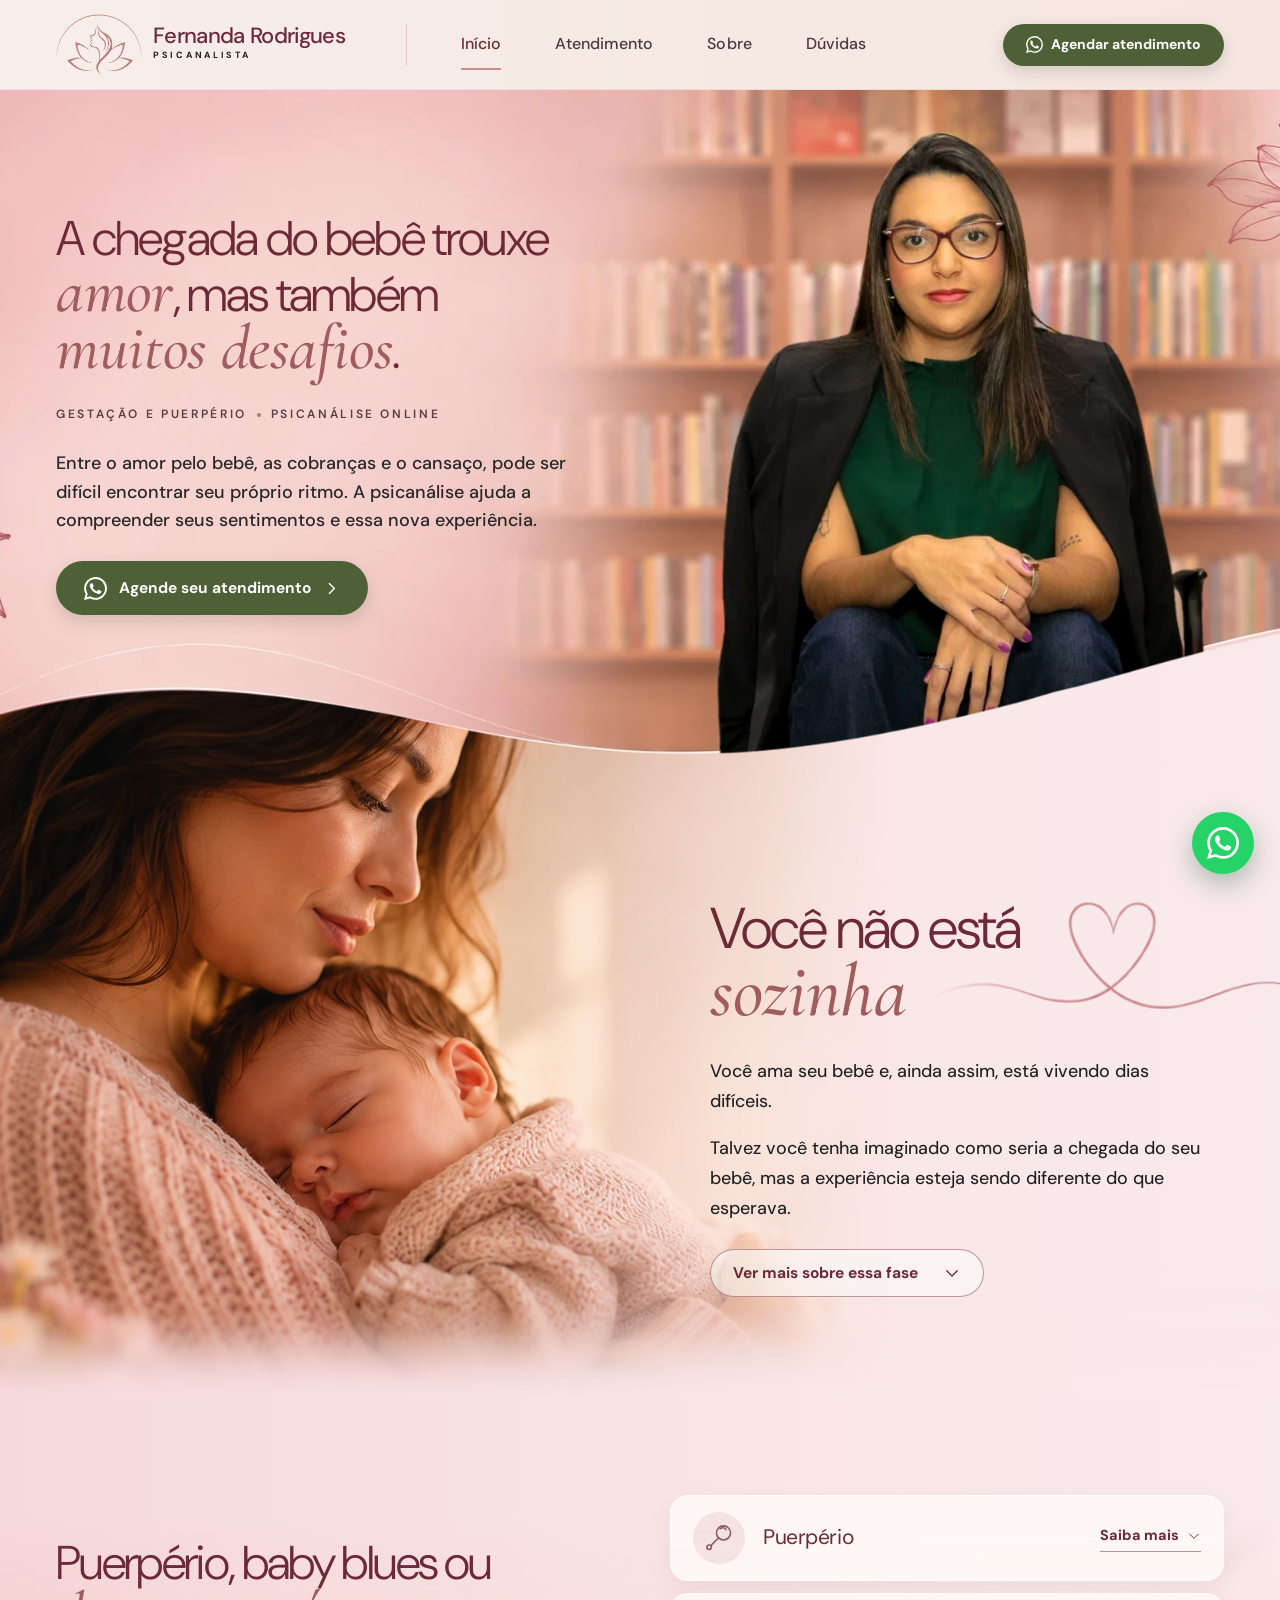
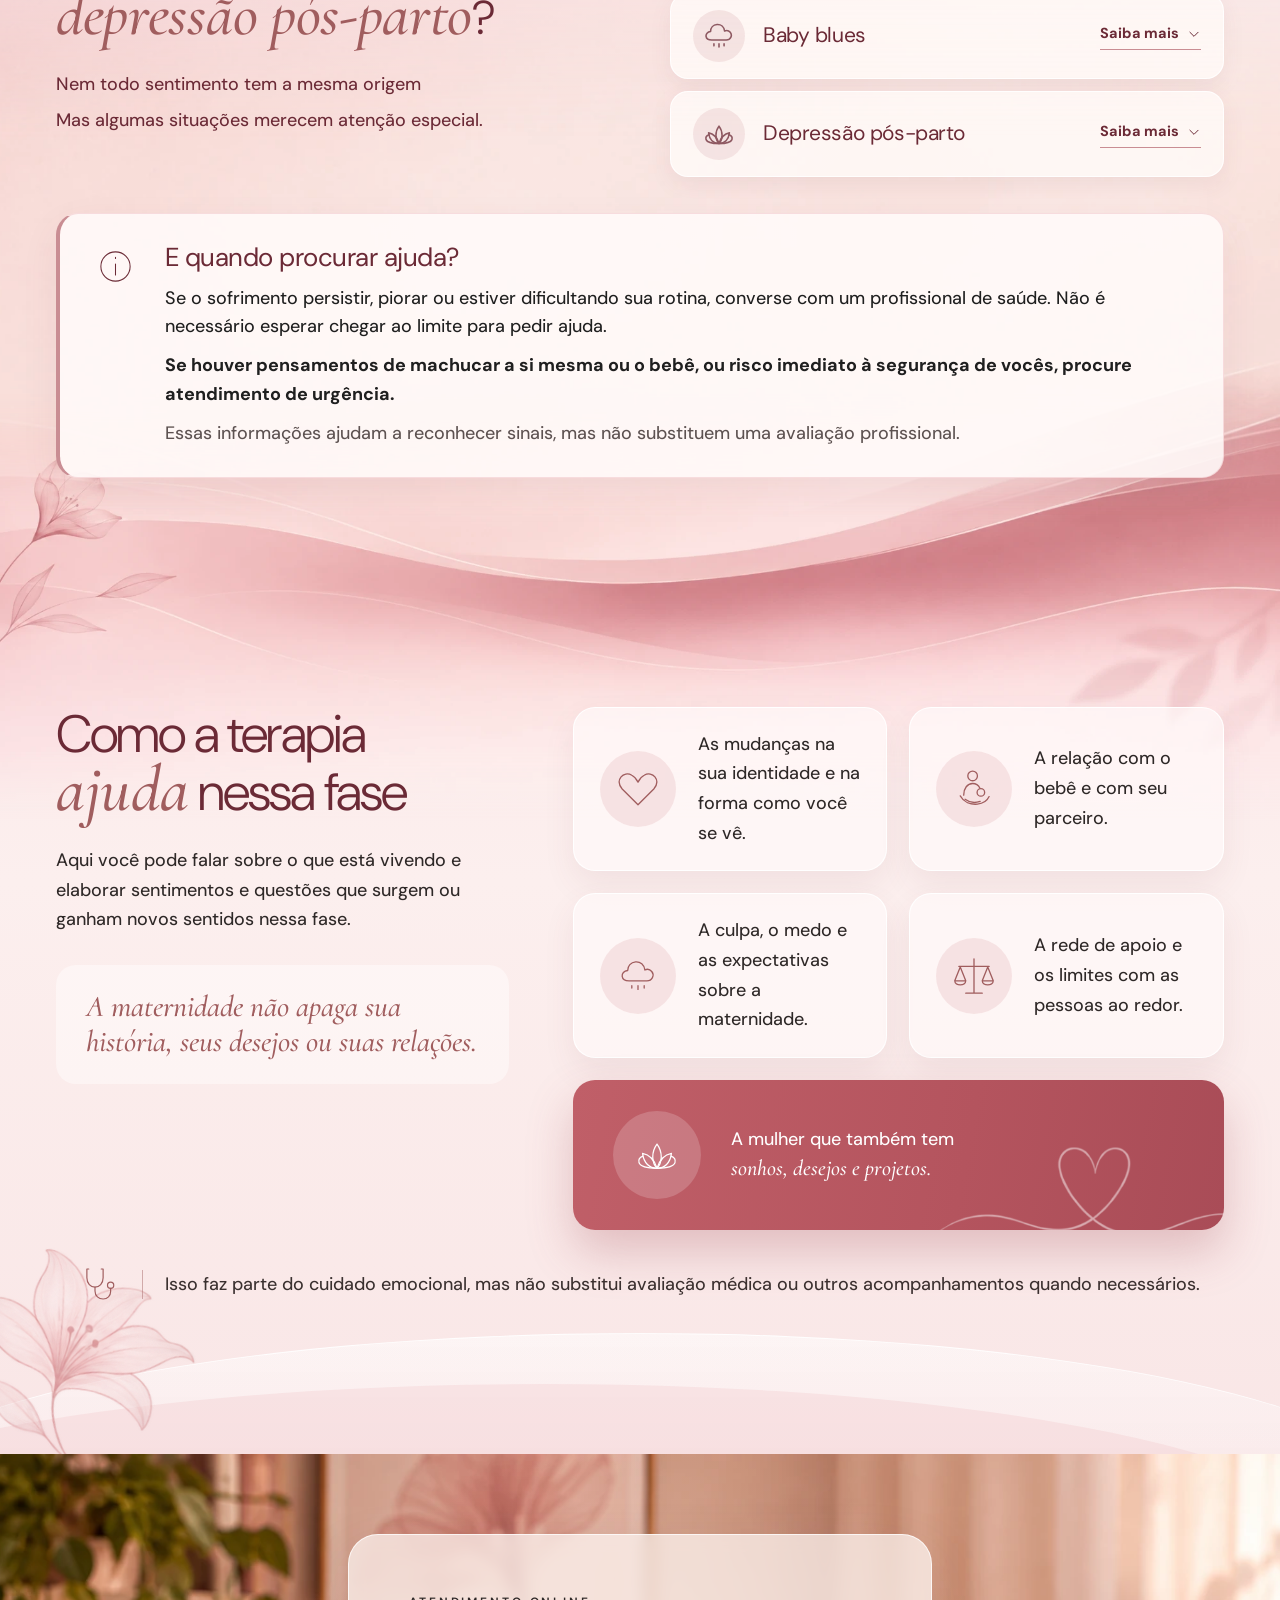
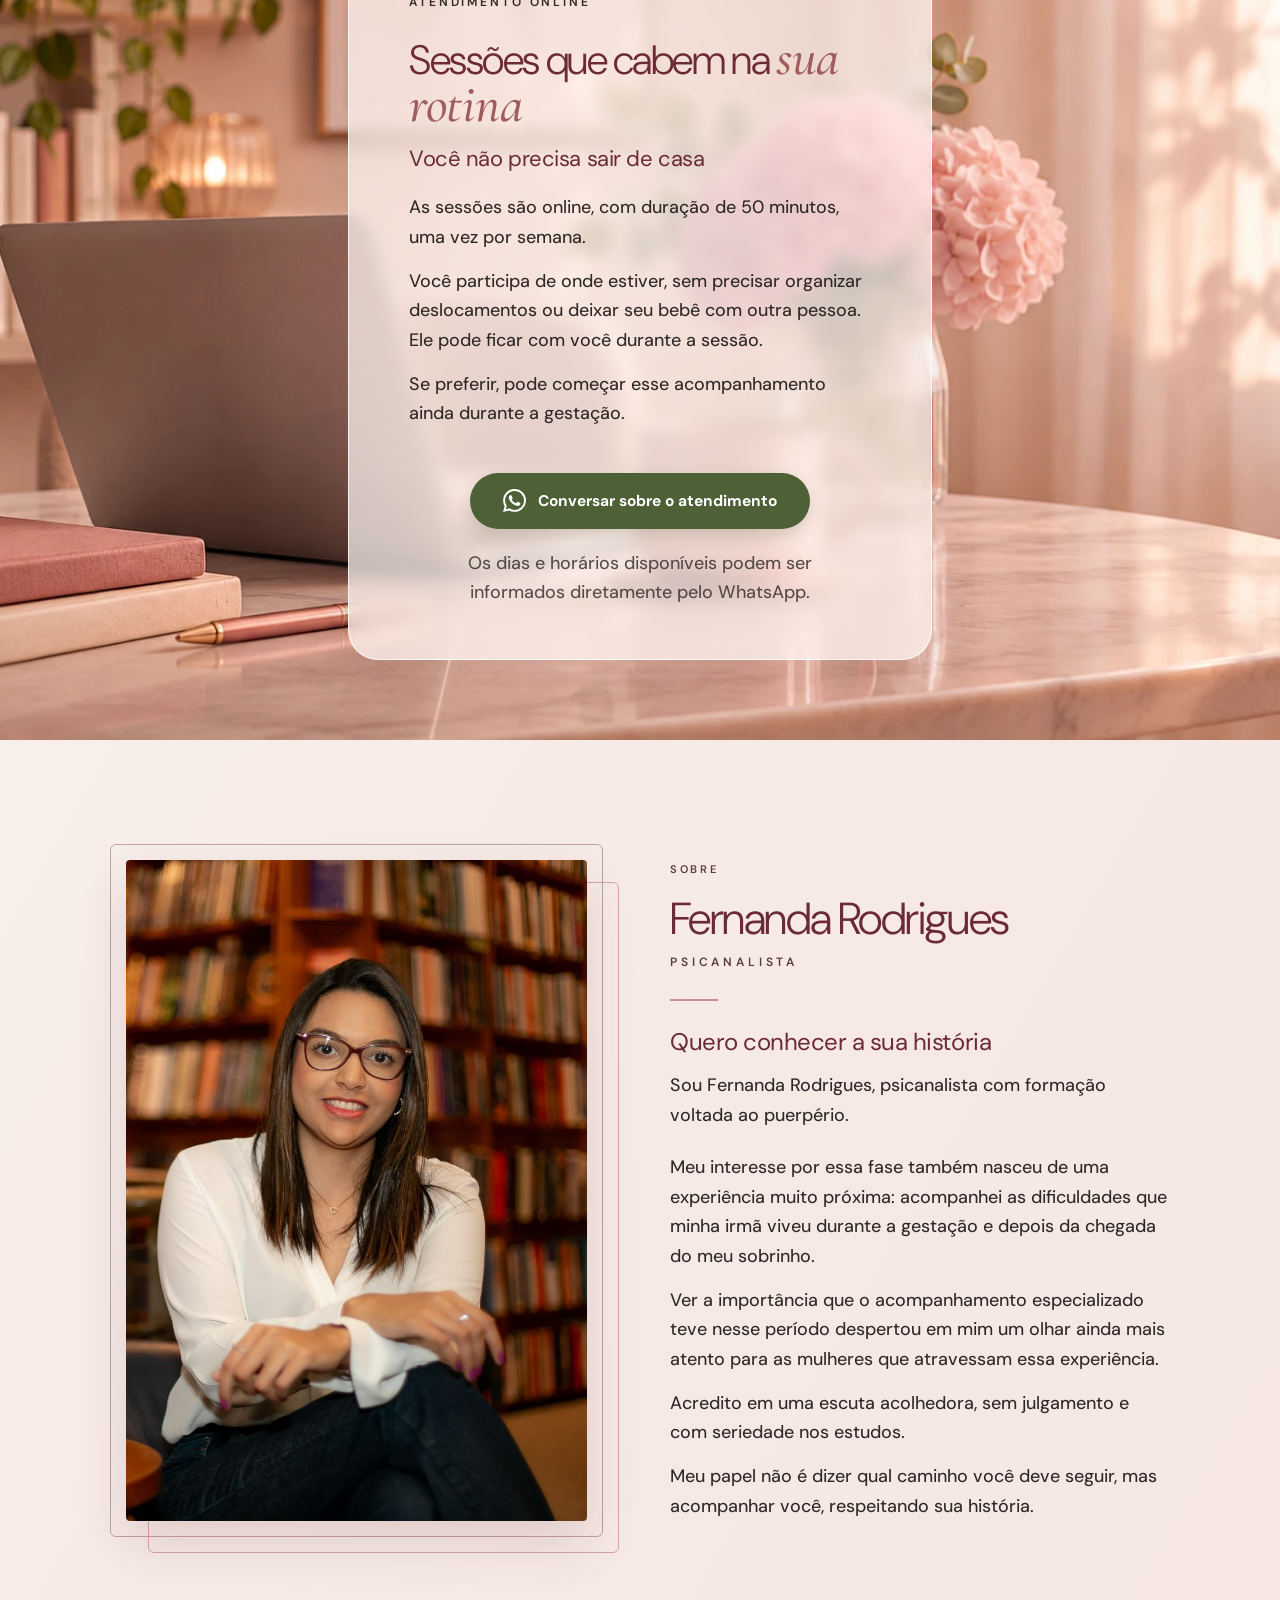
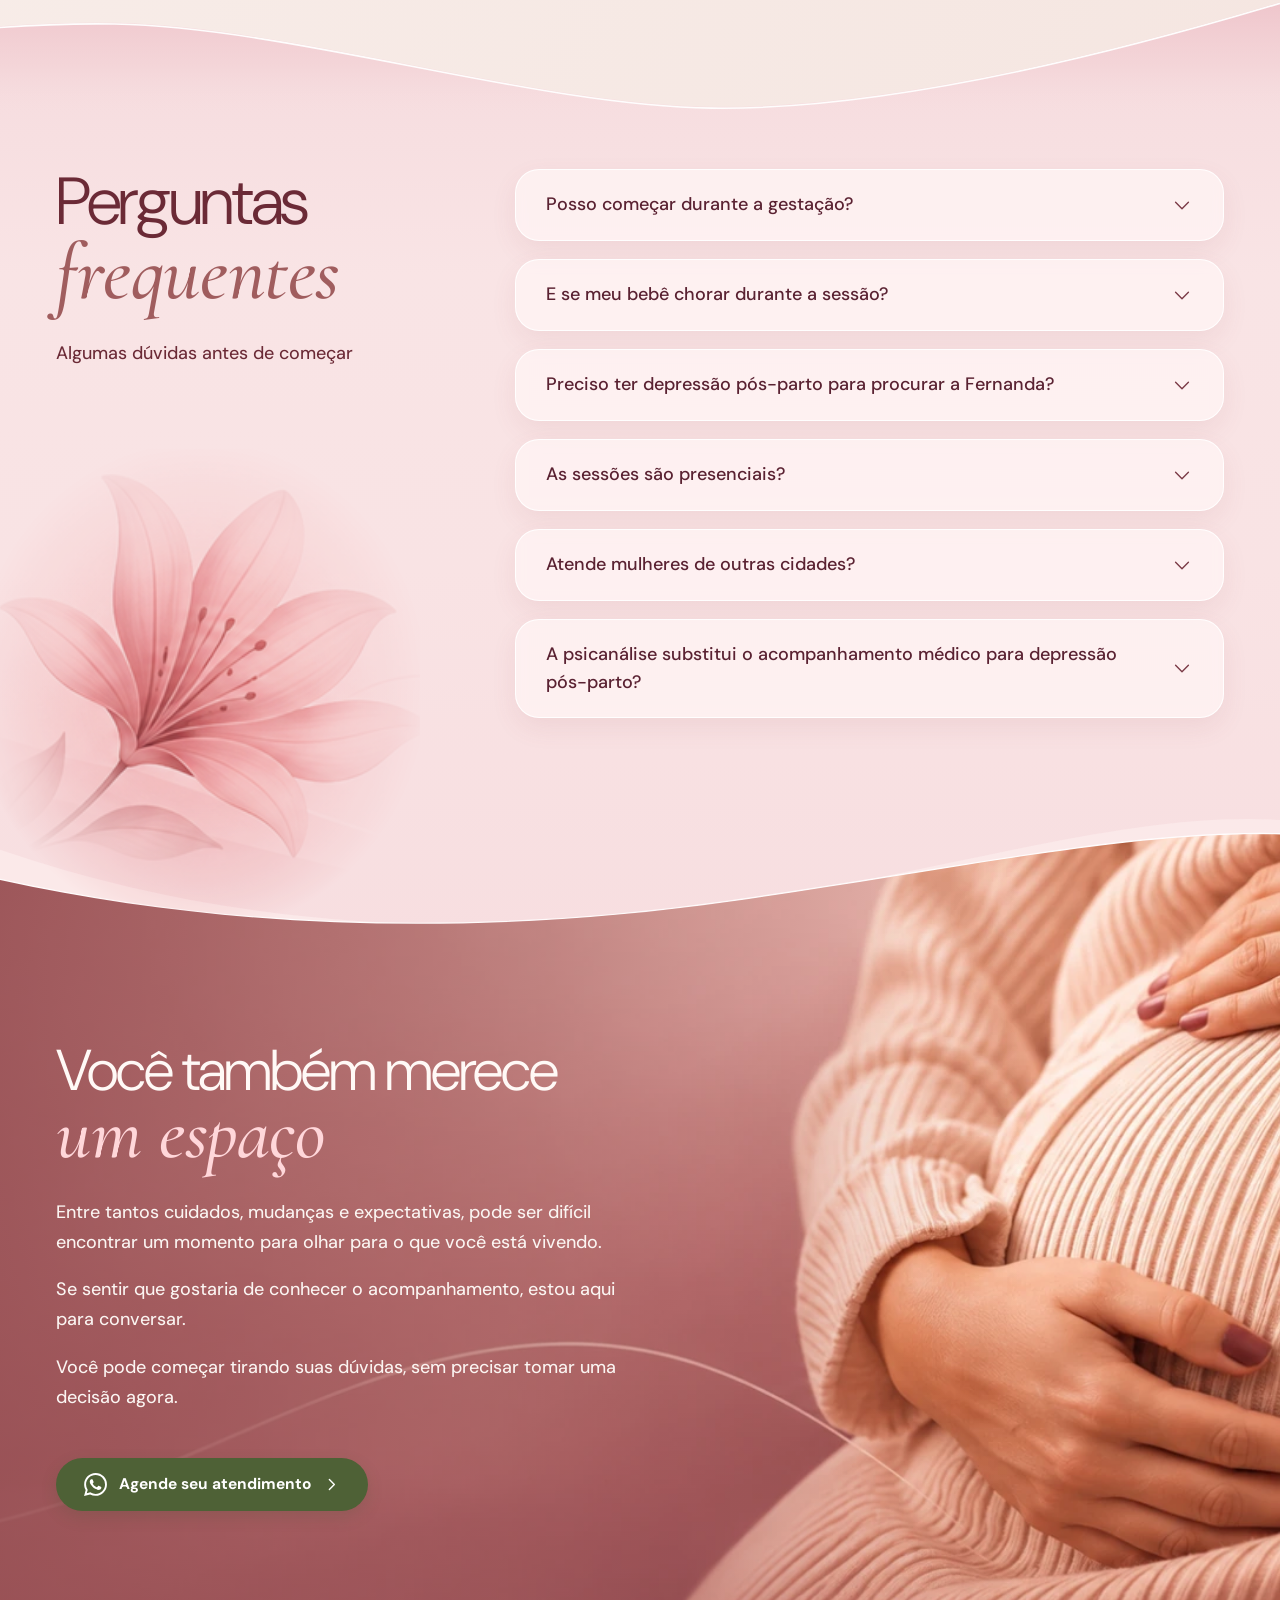
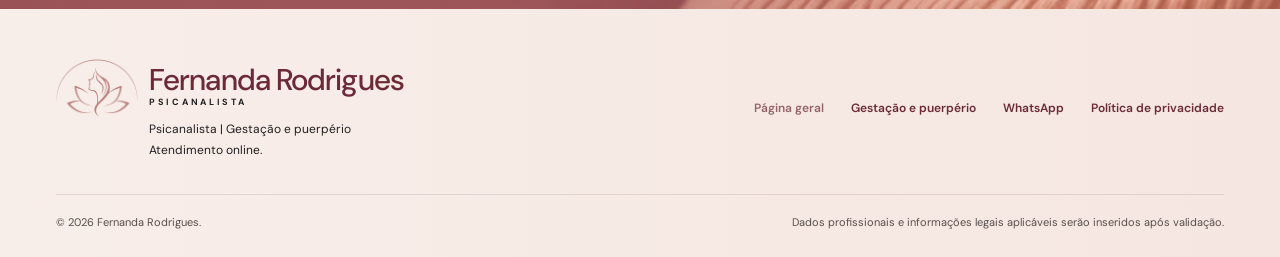
==== commit fb559e4d: "Puerperio: usa a versao final (index - v2) como index.html - index.html e copia exata, byte a byte, " ====
--- a/site-puerperio/index.html
+++ b/site-puerperio/index.html
@@ -9,9 +9,9 @@
   <title>Gestação e puerpério | Fernanda Rodrigues — Psicanalista</title>
   <link rel="preconnect" href="https://fonts.googleapis.com">
   <link rel="preconnect" href="https://fonts.gstatic.com" crossorigin>
-  <link href="https://fonts.googleapis.com/css2?family=Cormorant:ital,wght@1,500;1,600&family=DM+Sans:opsz,wght@9..40,300..700&display=swap" rel="stylesheet">
-  <link rel="preload" as="image" href="assets/hero_onda.webp" fetchpriority="high">
-  <link rel="stylesheet" href="css/style.css?v=19">
+  <link href="https://fonts.googleapis.com/css2?family=Cormorant:ital,wght@0,500;0,600;1,500;1,600&family=DM+Sans:opsz,wght@9..40,300..700&display=swap" rel="stylesheet">
+  <link rel="preload" as="image" href="assets/hero_onda.webp?v=5" fetchpriority="high">
+  <link rel="stylesheet" href="css/style-v2.css?v=5">
   <script src="js/script.js" defer></script>
 </head>
 <body>
@@ -26,30 +26,31 @@
  <symbol id="icon-laptop" viewBox="0 0 64 64"><rect x="12" y="11" width="40" height="31" rx="2"/><path d="M6 49h52l-5 6H11l-5-6Z"/></symbol>
  <symbol id="icon-arrow" viewBox="0 0 24 24"><path d="m9 5 7 7-7 7"/></symbol>
  <symbol id="icon-chevron" viewBox="0 0 24 24"><path d="m5 9 7 7 7-7"/></symbol>
- <symbol id="icon-whatsapp" viewBox="0 0 24 24"><path d="M20.3 11.6A8.3 8.3 0 0 1 8 19.1L3 20.5l1.4-4.7a8.4 8.4 0 1 1 15.9-4.2Z"/><path d="M9.1 7.7c-.4-.6-.8-.5-1.2-.2-1.4 1.2-.6 3.5 1.9 5.8 2.5 2.4 4.7 2.9 5.7 1.6.5-.7.3-1-.1-1.3l-1.5-.9c-.4-.2-.6.1-1 .5-.4.4-1.8-.4-2.7-1.4-.9-1-1.5-2.3-1.2-2.6.5-.5.8-.7.5-1.2l-.9-1.5Z"/></symbol>
+ <symbol id="icon-whatsapp" viewBox="0 0 24 24"><path fill="currentColor" stroke="none" d="M17.47 14.38c-.3-.15-1.76-.87-2.03-.97-.27-.1-.47-.15-.67.15-.2.3-.77.97-.94 1.16-.17.2-.35.22-.64.08-.3-.15-1.26-.47-2.39-1.48-.88-.79-1.48-1.76-1.65-2.06-.17-.3-.02-.46.13-.6.13-.14.3-.35.45-.52.15-.18.2-.3.3-.5.1-.2.05-.37-.03-.52-.07-.15-.67-1.61-.92-2.2-.24-.58-.49-.5-.67-.51h-.57c-.2 0-.52.07-.79.37-.27.3-1.04 1.02-1.04 2.48s1.06 2.88 1.21 3.07c.15.2 2.1 3.2 5.08 4.49.71.3 1.26.49 1.7.63.71.22 1.36.19 1.87.12.57-.09 1.76-.72 2-1.41.25-.7.25-1.29.18-1.41-.08-.13-.28-.2-.57-.35m-5.42 7.4h-.01a9.87 9.87 0 0 1-5.03-1.38l-.36-.21-3.74.98 1-3.65-.24-.37a9.86 9.86 0 0 1-1.51-5.26c0-5.45 4.44-9.88 9.89-9.88 2.64 0 5.12 1.03 6.99 2.9a9.82 9.82 0 0 1 2.89 6.99c0 5.45-4.44 9.88-9.89 9.88m8.41-18.3A11.82 11.82 0 0 0 12.05 0C5.5 0 .16 5.34.16 11.89c0 2.1.55 4.14 1.59 5.95L.06 24l6.3-1.65a11.88 11.88 0 0 0 5.68 1.45h.01c6.55 0 11.89-5.34 11.89-11.89a11.82 11.82 0 0 0-3.48-8.41Z"/></symbol>
  <symbol id="icon-clock" viewBox="0 0 64 64"><circle cx="32" cy="32" r="22"/><path d="M32 19v14l10 7"/></symbol>
  <symbol id="icon-calendar" viewBox="0 0 64 64"><rect x="10" y="14" width="44" height="40" rx="3"/><path d="M20 8v12m24-12v12M10 26h44"/></symbol>
  <symbol id="icon-info" viewBox="0 0 64 64"><circle cx="32" cy="32" r="24"/><path d="M32 28v18m0-29v2"/></symbol>
  <symbol id="icon-spark" viewBox="0 0 64 64"><path d="M32 5v54M5 32h54M13 13l38 38m0-38L13 51"/></symbol>
  <symbol id="icon-rattle" viewBox="0 0 64 64"><circle cx="40" cy="23" r="12.5"/><path d="M34 15.5a8 8 0 0 1 10.5 1.5M31 32 17.5 45.5"/><circle cx="14.5" cy="48.5" r="4"/></symbol>
  <symbol id="icon-cloud-rain" viewBox="0 0 64 64"><path d="M19 39h26c7.5 0 11.5-8 7-13.5-2.5-3-6.5-4-10-2.3C41 15.5 35.5 11 28.5 11.5 21.5 12 17 17.5 17 24c-5.5.5-8.5 4.5-8 8.5.5 4 4 6.5 10 6.5Z"/><path d="M23 46v3.5M32 46v5.5M41 46v3.5"/></symbol>
+ <symbol id="icon-mother-baby" viewBox="0 0 64 64"><circle cx="30" cy="13" r="7"/><path d="M17 41c0-10 5.5-17 13-17 5 0 8.5 2.5 10.5 6.5"/><circle cx="42" cy="37" r="5.5"/><path d="M12 42c5 9 15 13 25 12 8-.8 14-4.5 17-11"/><path d="M19 47c6 4.5 15 5.5 22 3"/></symbol>
+ <symbol id="icon-stethoscope" viewBox="0 0 64 64"><path d="M14 8h-3v14c0 9 6 15 13 15s13-6 13-15V8h-3"/><path d="M24 37v6c0 8 6 13 13 13s12-5 12-12v-5"/><circle cx="49" cy="34" r="5"/></symbol>
  <symbol id="icon-lotus" viewBox="0 0 64 64"><path d="M32 49c-7-7-7.5-21 0-31 7.5 10 7 24 0 31Z"/><path d="M32 49c-9.5 0-17-6.5-18.5-19 8.5 1.5 15 8 18.5 19Zm0 0c9.5 0 17-6.5 18.5-19-8.5 1.5-15 8-18.5 19Z"/><path d="M14 33.5c-4 1.5-6 5-5 8.5 2 5 11 7 23 7s21-2 23-7c1-3.5-1-7-5-8.5"/></symbol>
 </svg>
 
 <header class="site-header" id="inicio">
   <div class="header-inner container">
     <a href="#inicio" class="brand" aria-label="Fernanda Rodrigues, voltar ao início">
-      <svg class="brand-mark" viewBox="0 0 64 64" aria-hidden="true"><use href="#icon-flower"/></svg>
+      <img class="brand-mark brand-logo" src="assets/logo_fernanda.png" alt="" aria-hidden="true" width="672" height="474" decoding="async">
       <span class="brand-label"><strong>Fernanda Rodrigues</strong><span>PSICANALISTA</span></span>
     </a>
     <nav class="site-nav" id="navegacao" aria-label="Navegação principal">
       <a class="active" href="#inicio">Início</a>
-      <a href="#acolhimento">Acolhimento</a>
       <a href="#atendimento">Atendimento</a>
       <a href="#sobre">Sobre</a>
       <a href="#duvidas">Dúvidas</a>
     </nav>
-    <a class="btn btn--small btn--primary btn--top contact-trigger" href="#contato"><svg class="icon" aria-hidden="true"><use href="#icon-whatsapp"/></svg> Fale no WhatsApp</a>
+    <a class="btn btn--small btn--primary btn--top contact-trigger" href="#contato"><svg class="icon" aria-hidden="true"><use href="#icon-whatsapp"/></svg> Agendar atendimento</a>
     <button class="menu-toggle" type="button" aria-expanded="false" aria-controls="navegacao" aria-label="Abrir menu"><span></span><span></span><span></span></button>
   </div>
 </header>
@@ -60,11 +61,10 @@
     <div class="hero-shade" aria-hidden="true"></div>
     <div class="container hero-inner">
       <div class="hero-content">
-        <p class="eyebrow eyebrow--hero">GESTAÇÃO E PUERPÉRIO <span class="ornament-bar"></span> PSICANÁLISE ONLINE</p>
         <h1 id="hero-title">A chegada do bebê trouxe <em class="hl">amor</em>, mas também <em class="hl">muitos desafios</em>.</h1>
-        <span class="accent-line" aria-hidden="true"></span>
+        <p class="eyebrow eyebrow--hero hero-tag">GESTAÇÃO E PUERPÉRIO <span class="tag-dash" aria-hidden="true"></span> PSICANÁLISE ONLINE</p>
         <p class="hero-lead">Entre o amor pelo bebê, as cobranças e o cansaço, pode ser difícil encontrar seu próprio ritmo. A psicanálise ajuda a compreender seus sentimentos e essa nova experiência.</p>
-        <a href="#contato" class="btn btn--primary contact-trigger"><svg class="icon" aria-hidden="true"><use href="#icon-whatsapp"/></svg> Conversar com a Fernanda <svg class="icon icon--small" aria-hidden="true"><use href="#icon-arrow"/></svg></a>
+        <a href="#contato" class="btn btn--primary contact-trigger"><svg class="icon" aria-hidden="true"><use href="#icon-whatsapp"/></svg> Agende seu atendimento <svg class="icon icon--small" aria-hidden="true"><use href="#icon-arrow"/></svg></a>
       </div>
     </div>
   </section>
@@ -75,31 +75,57 @@
       <div class="embrace-photo" role="img" aria-label="Fotografia de uma mãe segurando seu bebê adormecido"></div>
       <div class="container embrace-content-wrap">
         <div class="embrace-copy">
-          <span class="tiny-rule" aria-hidden="true"></span>
-          <p class="eyebrow">UM ESPAÇO DE ESCUTA</p>
           <h2 id="embrace-title"><span class="title-line">Você não está<img class="loop-heart" src="assets/coracao_linha.webp" alt="" aria-hidden="true" width="465" height="125" decoding="async"></span><br> <em class="hl">sozinha</em></h2>
           <p class="lead">Você ama seu bebê e, ainda assim, está vivendo dias difíceis.</p>
           <p>Talvez você tenha imaginado como seria a chegada do seu bebê, mas a experiência esteja sendo diferente do que esperava.</p>
-          <details class="read-more"><summary>Ver mais sobre essa fase <svg class="icon" aria-hidden="true"><use href="#icon-chevron"/></svg></summary>
-            <div class="read-more-body">
-              <p>As noites mudaram, a rotina ganhou outro ritmo e quase tudo parece girar em torno de uma nova responsabilidade. Entre os cuidados com o bebê e as expectativas sobre como você deveria se sentir, pode faltar tempo para entender o que está acontecendo dentro de você.</p>
-              <p>É possível sentir amor e irritação, felicidade e tristeza, vontade de estar perto e, ao mesmo tempo, necessidade de um momento só seu.</p>
-              <p>Nem sempre é fácil falar sobre esses sentimentos. Às vezes, existe o receio de ser julgada ou de parecer que você não está feliz com a maternidade.</p>
-              <p>Mas uma coisa não anula a outra. Você pode amar profundamente seu bebê e também sentir falta da vida de antes, precisar de descanso, ter dúvidas e viver dias difíceis.</p>
-              <p>Você também está passando por uma grande mudança. E o que acontece com você merece atenção, compreensão e cuidado.</p>
-              <h3>Talvez alguma dessas situações faça sentido para você</h3>
-              <ul class="situation-list">
-                <li>Você sente medo de não dar conta.</li>
-                <li>Está extremamente cansada e sem dormir.</li>
-                <li>Sente culpa quando deseja um tempo para si.</li>
-                <li>Não se reconhece em alguns momentos.</li>
-                <li>Tem dificuldade de encontrar espaço para você e para seu relacionamento.</li>
-                <li>Está ouvindo muitos pitacos sobre como deveria cuidar do bebê.</li>
-              </ul>
-              <p class="quote-copy">Talvez você pense: "Eu era uma mulher, agora sou outra."</p>
-              <p>E ainda esteja tentando entender o que essa mudança significa para você.</p>
+          <div class="read-more">
+            <button class="read-more-toggle" type="button" aria-expanded="false" aria-controls="fase-mais" data-expand="fase-mais"><span>Ver mais sobre essa fase</span> <svg class="icon" aria-hidden="true"><use href="#icon-chevron"/></svg></button>
+          </div>
+        </div>
+      </div>
+    </div>
+    <!-- Texto completo em caixa branca, fora da área da foto (a foto não muda de tamanho ao abrir) -->
+    <div class="fase-panel" id="fase-mais" hidden>
+      <div class="container">
+        <div class="fase-box">
+          <svg class="fase-bg" viewBox="0 0 1458 918" preserveAspectRatio="none" aria-hidden="true">
+            <defs>
+              <linearGradient id="fb-wave" x1="0" y1="0" x2="1" y2="0"><stop offset="0" stop-color="#F6DCDB"/><stop offset=".55" stop-color="#F4D4D4"/><stop offset="1" stop-color="#EFC9C9"/></linearGradient>
+              <filter id="fb-soft" x="-20%" y="-20%" width="140%" height="140%"><feGaussianBlur stdDeviation="14"/></filter>
+            </defs>
+            <path fill="#F8E4E3" d="M0 838C180 806 360 846 560 866C780 888 960 828 1160 834C1300 838 1400 858 1458 850V918H0Z"/>
+            <path fill="url(#fb-wave)" fill-opacity=".9" d="M0 884C240 860 480 894 740 900C1000 906 1240 870 1458 878V918H0Z"/>
+            <path fill="none" stroke="#fff" stroke-opacity=".85" stroke-width="1.5" vector-effect="non-scaling-stroke" d="M0 838C180 806 360 846 560 866C780 888 960 828 1160 834C1300 838 1400 858 1458 850"/>
+          </svg>
+          <div class="fase-page fase-page--left">
+            <h3>Talvez alguma dessas situações faça sentido para você</h3>
+            <ul class="situation-list">
+              <li>Você sente medo de não dar conta.</li>
+              <li>Está extremamente cansada e sem dormir.</li>
+              <li>Sente culpa quando deseja um tempo para si.</li>
+              <li>Não se reconhece em alguns momentos.</li>
+              <li>Tem dificuldade de encontrar espaço para você e para seu relacionamento.</li>
+              <li>Está ouvindo muitos pitacos sobre como deveria cuidar do bebê.</li>
+            </ul>
+            <div class="fase-think">
+              <img class="fase-heart" src="assets/fase_coracao.webp" alt="" aria-hidden="true" width="140" height="96" loading="lazy" decoding="async">
+              <p class="quote-copy">Talvez você pense:<br> “Eu era uma mulher,<br> agora sou outra.”</p>
             </div>
-          </details>
+            <p class="fase-after">E ainda esteja tentando entender o que essa mudança significa para você.</p>
+          </div>
+          <img class="fase-sprig" src="assets/fase_ramo.webp" alt="" aria-hidden="true" width="170" height="680" loading="lazy" decoding="async">
+          <div class="fase-page fase-page--right">
+            <p>Nas noites do puerpério, a rotina muda, o ritmo se acelera e quase tudo parece girar em torno de uma nova responsabilidade.</p>
+            <p>Entre os cuidados com o bebê e as expectativas sobre como você deveria se sentir, pode faltar tempo para entender o que está acontecendo dentro de você.</p>
+            <p>É possível sentir, ao mesmo tempo, <strong>amor e irritação</strong>, <strong>felicidade e tristeza</strong>, vontade de estar perto e, ao mesmo tempo, necessidade de um momento só seu.</p>
+            <p>Nem sempre é fácil falar sobre esses sentimentos. Às vezes, existe o receio de ser julgada ou de parecer que você não está feliz com a maternidade.</p>
+            <p>Mas uma coisa não anula a outra. Você pode <strong>amar profundamente seu bebê</strong> e também sentir falta da vida de antes, precisar de descanso, ter dúvidas e viver dias difíceis.</p>
+            <div class="fase-note">
+              <p class="fase-note-text">Você também está passando por uma grande mudança. E o que acontece com você merece atenção, compreensão e cuidado.</p>
+              <img class="fase-mom" src="assets/fase_mae_bebe.webp" alt="" aria-hidden="true" width="270" height="296" loading="lazy" decoding="async">
+            </div>
+          </div>
+          <button class="fase-close" type="button" data-expand="fase-mais">Fechar <svg class="icon" aria-hidden="true"><use href="#icon-chevron"/></svg></button>
         </div>
       </div>
     </div>
@@ -108,10 +134,11 @@
   <!-- 3. EDUCAÇÃO: cartões expansíveis, alertas de segurança sempre visíveis -->
   <section class="education section-anchor" id="puerperio" aria-labelledby="education-title">
     <div class="education-art" aria-hidden="true"></div>
+    <!-- Transição 3→4: parte de cima da faixa assets/onda_transicao.webp (a parte de baixo abre a seção 4) -->
+    <div class="edu-wave" aria-hidden="true"></div>
     <div class="container">
       <div class="edu-layout">
         <div class="edu-intro">
-          <p class="eyebrow">ENTENDER ESSA FASE</p>
           <h2 id="education-title">Puerpério, baby blues ou <em class="hl hl--nowrap">depressão pós-parto</em>?</h2>
           <div class="education-deck"><p class="lead">Nem todo sentimento tem a mesma origem</p><p>Mas algumas situações merecem atenção especial.</p></div>
         </div>
@@ -136,35 +163,25 @@
 
   <!-- 4. COMO A TERAPIA AJUDA -->
   <section class="therapy section-anchor" id="escuta" aria-labelledby="therapy-title">
-    <div class="container therapy-grid">
-      <div class="therapy-intro">
-        <p class="eyebrow">A SUA HISTÓRIA CONTINUA</p>
-        <h2 id="therapy-title">Como a terapia <em class="hl">ajuda</em> nessa fase</h2>
-        <span class="accent-line" aria-hidden="true"></span>
-        <h3>Um espaço para compreender o que você sente</h3>
-        <p class="lead">A maternidade não apaga sua história, seus desejos ou suas relações.</p>
+    <!-- Layout V4 (referência enviada em 07/11/2026): texto à esquerda, cartões 2x2 + destaque à direita -->
+    <img class="tp-lily" src="assets/lirio_sobre.webp" alt="" aria-hidden="true" width="271" height="337" loading="lazy" decoding="async">
+    <div class="tp-wave" aria-hidden="true"></div>
+    <div class="container tp">
+      <div class="tp-intro">
+        <h2 id="therapy-title">Como a terapia<br> <em class="hl">ajuda</em> nessa fase</h2>
         <p>Aqui você pode falar sobre o que está vivendo e elaborar sentimentos e questões que surgem ou ganham novos sentidos nessa fase.</p>
-        <details class="read-more read-more--quiet"><summary>Conheça os assuntos que podemos conversar <svg class="icon" aria-hidden="true"><use href="#icon-chevron"/></svg></summary>
-          <div class="read-more-body"><p>Conversaremos sobre muita coisa, como por exemplo:</p>
-            <ul class="situation-list">
-              <li>As mudanças na sua identidade e na forma como você se vê.</li>
-              <li>A relação com o bebê e com seu parceiro.</li>
-              <li>A culpa, o medo e as expectativas sobre a maternidade.</li>
-              <li>A rede de apoio e os limites com as pessoas ao redor.</li>
-              <li>A mulher que também tem sonhos, desejos e projetos.</li>
-            </ul>
-            <p>Não se trata de ensinar você a ser mãe ou entregar respostas prontas.</p>
-            <p>É um acompanhamento que respeita sua história e seu tempo, sem impor um caminho a seguir.</p>
-          </div>
-        </details>
-        <p class="medical-note">Isso faz parte do cuidado emocional, mas não substitui avaliação médica ou outros acompanhamentos quando necessários.</p>
-      </div>
-      <div class="therapy-decor" aria-hidden="true">
-        <div class="therapy-tile"><svg class="icon"><use href="#icon-heart"/></svg></div>
-        <div class="therapy-tile"><svg class="icon"><use href="#icon-flower"/></svg></div>
-        <div class="therapy-tile"><svg class="icon"><use href="#icon-balance"/></svg></div>
-        <div class="therapy-quote">Sua história segue merecendo espaço.</div>
-      </div>
+        <blockquote class="tp-manifesto">A maternidade não apaga sua história, seus desejos ou suas relações.</blockquote>
+      </div>
+      <div class="tp-topics">
+        <ul class="tp-grid">
+          <li class="tp-card"><span class="tp-ico"><svg class="icon" aria-hidden="true"><use href="#icon-heart"/></svg></span><p>As mudanças na sua identidade e na forma como você se vê.</p></li>
+          <li class="tp-card"><span class="tp-ico"><svg class="icon" aria-hidden="true"><use href="#icon-mother-baby"/></svg></span><p>A relação com o bebê e com seu parceiro.</p></li>
+          <li class="tp-card"><span class="tp-ico"><svg class="icon" aria-hidden="true"><use href="#icon-cloud-rain"/></svg></span><p>A culpa, o medo e as expectativas sobre a maternidade.</p></li>
+          <li class="tp-card"><span class="tp-ico"><svg class="icon" aria-hidden="true"><use href="#icon-balance"/></svg></span><p>A rede de apoio e os limites com as pessoas ao redor.</p></li>
+          <li class="tp-card tp-card--feature"><span class="tp-ico"><svg class="icon" aria-hidden="true"><use href="#icon-lotus"/></svg></span><p>A mulher que também tem<br> <em>sonhos, desejos e projetos.</em></p><img class="tp-heart" src="assets/coracao_linha.webp" alt="" aria-hidden="true" width="465" height="125" loading="lazy" decoding="async"></li>
+        </ul>
+      </div>
+      <p class="tp-note"><svg class="icon" aria-hidden="true"><use href="#icon-stethoscope"/></svg><span>Isso faz parte do cuidado emocional, mas não substitui avaliação médica ou outros acompanhamentos quando necessários.</span></p>
     </div>
   </section>
 
@@ -189,7 +206,7 @@
   <!-- 6. SOBRE FERNANDA -->
   <section class="about section-anchor" id="sobre" aria-labelledby="about-title">
     <div class="about-photo-wrap">
-      <img src="assets/fernanda_sobre_fundo.webp" alt="Fernanda Rodrigues sorrindo, de blusa branca, ao lado de livros e café" width="930" height="770" loading="lazy" decoding="async">
+      <img src="assets/fernanda_sobre_real.jpg" alt="Fernanda Rodrigues sorrindo, de blusa branca, em uma biblioteca" width="900" height="1125" loading="lazy" decoding="async">
     </div>
     <div class="container about-container">
       <div class="about-content">
@@ -199,27 +216,53 @@
         <span class="accent-line" aria-hidden="true"></span>
         <h3>Quero conhecer a sua história</h3>
         <p class="lead">Sou Fernanda Rodrigues, psicanalista com formação voltada ao puerpério.</p>
-        <details class="read-more"><summary>Conheça minha trajetória <svg class="icon" aria-hidden="true"><use href="#icon-chevron"/></svg></summary>
-          <div class="read-more-body">
+          <div class="about-story">
             <p>Meu interesse por essa fase também nasceu de uma experiência muito próxima: acompanhei as dificuldades que minha irmã viveu durante a gestação e depois da chegada do meu sobrinho.</p>
             <p>Ver a importância que o acompanhamento especializado teve nesse período despertou em mim um olhar ainda mais atento para as mulheres que atravessam essa experiência.</p>
             <p>Acredito em uma escuta acolhedora, sem julgamento e com seriedade nos estudos.</p>
             <p>Meu papel não é dizer qual caminho você deve seguir, mas acompanhar você, respeitando sua história.</p>
           </div>
-        </details>
-      </div>
-    </div>
-    <img class="about-lily" src="assets/lirio_sobre.webp" alt="" aria-hidden="true" width="271" height="337" loading="lazy" decoding="async">
+      </div>
+    </div>
+    <img class="about-lily" src="assets/lirio_duvidas.png" alt="" aria-hidden="true" width="279" height="300" loading="lazy" decoding="async">
+    <!-- Galho que sai do caule do lírio e corre pela base da seção (traçado pedido em 07/11/2026) -->
+    <svg class="about-branch" viewBox="0 0 680 200" aria-hidden="true">
+      <defs>
+        <linearGradient id="ab-leaf" x1="0" y1="0" x2="1" y2="0"><stop offset="0" stop-color="#EFAFB7"/><stop offset="1" stop-color="#F8D6DA"/></linearGradient>
+        <g id="ab-l"><path d="M0 0C18-20 58-25 92 0C58 20 18 17 0 0Z" fill="url(#ab-leaf)"/><path d="M5 0C30-1 58-1 82 0" fill="none" stroke="#E29AA4" stroke-width=".9" stroke-linecap="round"/></g>
+      </defs>
+      <path class="about-branch-stem" d="M664 4C630 40 560 100 480 122C420 138 350 135 300 118C240 96 200 64 150 66C100 68 50 100 12 150"/>
+      <use href="#ab-l" transform="translate(152 66) rotate(-100) scale(.85)"/>
+      <use href="#ab-l" transform="translate(126 74) rotate(52) scale(.95)"/>
+      <use href="#ab-l" transform="translate(64 94) rotate(206) scale(.7)"/>
+      <use href="#ab-l" transform="translate(276 108) rotate(-44) scale(.95)"/>
+      <use href="#ab-l" transform="translate(222 84) rotate(120) scale(.6)"/>
+      <use href="#ab-l" transform="translate(410 134) rotate(108) scale(.55)"/>
+      <use href="#ab-l" transform="translate(474 124) rotate(-72) scale(1.15)"/>
+      <use href="#ab-l" transform="translate(556 88) rotate(-4) scale(.85)"/>
+      <use href="#ab-l" transform="translate(616 46) rotate(-150) scale(.55)"/>
+    </svg>
   </section>
 
   <!-- 7. PERGUNTAS FREQUENTES: seis perguntas do documento, sem substituições -->
   <section class="faq section-anchor" id="duvidas" aria-labelledby="faq-title">
+    <!-- Visual V2 (referência de 07/11/2026): fundo rosado com ondas, lírio, coração e sombra de folhas -->
+    <!-- Onda única entre Sobre e Dúvidas (referência de 07/11/2026): acima da curva aparece o fundo da seção Sobre -->
+    <svg class="faq-wave faq-wave--top" viewBox="0 0 1440 200" preserveAspectRatio="none" aria-hidden="true">
+      <defs><linearGradient id="faq-glow" x1="0" y1="0" x2="0" y2="1"><stop offset="0" stop-color="#EDBFC6" stop-opacity=".75"/><stop offset=".55" stop-color="#F2CFD3" stop-opacity=".55"/><stop offset="1" stop-color="#F6DDDF" stop-opacity="0"/></linearGradient></defs>
+      <path fill="url(#faq-glow)" d="M0 46C46 41 88 39 129 40C330 46 600 182 801 186C1000 190 1250 92 1440 4V200H0Z"/>
+      <path fill="none" stroke="#fff" stroke-opacity=".95" stroke-width="1.6" vector-effect="non-scaling-stroke" d="M0 46C46 41 88 39 129 40C330 46 600 182 801 186C1000 190 1250 92 1440 4"/>
+    </svg>
+    <svg class="faq-wave faq-wave--bottom" viewBox="0 0 1440 220" preserveAspectRatio="none" aria-hidden="true">
+      <path fill="#FCEDEC" fill-opacity=".75" d="M0 120C260 200 520 210 780 180C1040 150 1260 80 1440 90V220H0Z"/>
+      <path fill="none" stroke="#fff" stroke-opacity=".85" stroke-width="1.5" d="M0 150C280 205 560 205 820 172C1060 142 1270 100 1440 104"/>
+    </svg>
+    <div class="faq-leaves" aria-hidden="true"></div>
+    <img class="faq-lily" src="assets/lirio_duvidas.png" alt="" aria-hidden="true" width="279" height="300" loading="lazy" decoding="async">
     <div class="container faq-panel">
       <div class="faq-heading">
-        <p class="eyebrow">ANTES DE COMEÇAR</p>
         <h2 id="faq-title">Perguntas <em class="hl">frequentes</em></h2>
         <p class="lead">Algumas dúvidas antes de começar</p>
-        <svg class="faq-botanical" viewBox="0 0 260 235" aria-hidden="true"><path d="M12 217c54-19 113-82 166-199m-65 92C63 112 40 84 26 56c49-8 73 8 87 54Zm28-58c50 10 80-13 100-40-51-15-80 4-100 40ZM66 165c-49 13-64-14-66-37 38-11 59 5 66 37Z"/></svg>
       </div>
       <div class="faq-list">
         <details><summary>Posso começar durante a gestação?<svg class="icon" aria-hidden="true"><use href="#icon-chevron"/></svg></summary><div class="faq-answer"><p>Sim. O acompanhamento também pode começar durante a gestação, para que você tenha esse suporte antes mesmo da chegada do bebê.</p></div></details>
@@ -236,13 +279,11 @@
   <section class="closing section-anchor" id="contato" aria-labelledby="closing-title">
     <div class="closing-overlay" aria-hidden="true"></div>
     <div class="container closing-content">
-      <p class="eyebrow eyebrow--light">UMA CONVERSA, NO SEU TEMPO</p>
       <h2 id="closing-title">Você também merece <em class="hl">um espaço</em></h2>
-      <span class="accent-line accent-line--light" aria-hidden="true"></span>
       <p>Entre tantos cuidados, mudanças e expectativas, pode ser difícil encontrar um momento para olhar para o que você está vivendo.</p>
       <p>Se sentir que gostaria de conhecer o acompanhamento, estou aqui para conversar.</p>
       <p>Você pode começar tirando suas dúvidas, sem precisar tomar uma decisão agora.</p>
-      <a class="btn btn--primary contact-trigger" href="#contato"><svg class="icon" aria-hidden="true"><use href="#icon-whatsapp"/></svg> Conversar com a Fernanda <svg class="icon icon--small" aria-hidden="true"><use href="#icon-arrow"/></svg></a>
+      <a class="btn btn--primary contact-trigger" href="#contato"><svg class="icon" aria-hidden="true"><use href="#icon-whatsapp"/></svg> Agende seu atendimento <svg class="icon icon--small" aria-hidden="true"><use href="#icon-arrow"/></svg></a>
     </div>
   </section>
 </main>
@@ -251,7 +292,7 @@
 <footer class="site-footer">
   <div class="container footer-main">
     <div class="footer-brand">
-      <div class="brand brand--footer"><svg class="brand-mark" viewBox="0 0 64 64" aria-hidden="true"><use href="#icon-flower"/></svg><span class="brand-label"><strong>Fernanda Rodrigues</strong><span>PSICANALISTA</span></span></div>
+      <div class="brand brand--footer"><img class="brand-mark brand-logo" src="assets/logo_fernanda.png" alt="" aria-hidden="true" width="672" height="474" decoding="async"><span class="brand-label"><strong>Fernanda Rodrigues</strong><span>PSICANALISTA</span></span></div>
       <p>Psicanalista | Gestação e puerpério</p>
       <p>Atendimento online.</p>
     </div>
@@ -265,11 +306,14 @@
   <div class="container footer-bottom"><span>© <span id="year">2026</span> Fernanda Rodrigues.</span><span>Dados profissionais e informações legais aplicáveis serão inseridos após validação.</span></div>
 </footer>
 
+<!-- Botão flutuante do WhatsApp (fixo no canto direito, acompanha a rolagem) -->
+<a class="wa-float contact-trigger" href="#contato" aria-label="Agendar atendimento com a Fernanda pelo WhatsApp"><svg class="icon" aria-hidden="true"><use href="#icon-whatsapp"/></svg></a>
+
 <!-- CTAs não inventam número. Para ativar o link real, preencher WHATSAPP_NUMBER em js/script.js. -->
 <dialog id="contact-dialog" class="contact-dialog" aria-labelledby="dialog-title">
   <button type="button" class="dialog-close" aria-label="Fechar janela" data-dialog-close>×</button>
-  <span class="dialog-ornament"><svg class="icon" aria-hidden="true"><use href="#icon-flower"/></svg></span>
-  <h2 id="dialog-title">Conversar com a Fernanda</h2>
+  <span class="dialog-ornament"><img class="brand-logo" src="assets/logo_fernanda.png" alt="" aria-hidden="true" width="672" height="474" loading="lazy" decoding="async"></span>
+  <h2 id="dialog-title">Agende seu atendimento</h2>
   <p>O número profissional do WhatsApp ainda precisa ser confirmado para ativar o contato direto. Esta é a mensagem prevista na copy validada:</p>
   <blockquote id="whatsapp-message">Olá, Fernanda! Conheci seu trabalho pela página sobre gestação e puerpério. Gostaria de saber mais sobre o acompanhamento e como funcionam as sessões online.</blockquote>
   <button class="btn btn--primary" type="button" id="copy-message">Copiar a mensagem</button>
--- a/site-puerperio/css/style-v2.css
+++ b/site-puerperio/css/style-v2.css
@@ -0,0 +1,747 @@
+/* Fernanda Rodrigues · Gestação e puerpério · desktop-first
+   Identidade visual aprovada: rosa #F8E9EC / #E59BA4, base #FAFBF9,
+   verde #2F6B4F / #A7B7A6 e texto #1F1F1F.
+   Tipos: Playfair Display + DM Sans. Elementos e texto nunca fazem parte de backgrounds. */
+:root{
+  --pink-bg:#F5E6E1;--pink:#C98D93;--base:#FBF5F2;--green:#4E6136;--wine:#6B2A36;--rose:#B07378;
+  --sage:#A7B7A6;--ink:#1F1F1F;--cream:#fff9f7;--pink-pale:#fff2f2;
+  --line:rgba(110,62,78,.14);--serif:'Playfair Display',Georgia,serif;
+  --sans:'DM Sans',Arial,sans-serif;--max:1210px;
+  --rose-ink:color-mix(in srgb,var(--pink) 49%,var(--ink) 51%);
+  --shadow:0 20px 55px rgba(104,67,69,.12);
+}
+*{box-sizing:border-box}html{scroll-behavior:smooth;scroll-padding-top:90px}body{margin:0;min-width:320px;overflow-x:hidden;background:var(--base);color:var(--ink);font-family:var(--sans);font-size:16px;line-height:1.65;-webkit-font-smoothing:antialiased;text-rendering:optimizeLegibility}
+a{color:inherit}button,summary{font:inherit}button{cursor:pointer}img{display:block;max-width:100%}p{margin:0 0 1em}h1,h2,h3,h4{margin:0;font-weight:500}h1,h2,h3{font-family:var(--serif);letter-spacing:-.025em}h1{font-size:clamp(4.1rem,5vw,5.65rem);line-height:.91}h2{font-size:clamp(3.6rem,4.7vw,5.15rem);line-height:.94}h3{font-size:clamp(1.85rem,2.4vw,2.6rem);line-height:1.07}ul{margin:0;padding-left:1.3em}.container{width:min(var(--max),calc(100% - 112px));margin-inline:auto}.symbol-library{height:0;width:0;position:absolute;overflow:hidden}.icon{width:23px;height:23px;fill:none;stroke:currentColor;stroke-width:1.7;stroke-linecap:round;stroke-linejoin:round;flex-shrink:0;display:inline-block;vertical-align:middle}.icon--small{width:17px;height:17px;stroke-width:2}.skip-link{position:absolute;z-index:10000;left:14px;top:-60px;padding:12px 22px;background:var(--green);color:white;border-radius:8px}.skip-link:focus{top:12px}.section-anchor{scroll-margin-top:80px}.eyebrow{margin:0 0 25px;font-size:11px;font-weight:700;letter-spacing:.22em;text-transform:uppercase;color:var(--wine);line-height:1.7}.lead{font-size:18px;line-height:1.55;font-weight:500}.accent-line{display:block;background:var(--pink);height:2px;width:55px;margin:30px 0}.accent-line--light{background:#f5c9ce}.tiny-rule{display:block;width:54px;height:2px;background:var(--pink);margin-bottom:22px}.small-note{font-size:12px;line-height:1.5;opacity:.76;max-width:400px}.btn{text-decoration:none;background:transparent;border:1.5px solid transparent;border-radius:90px;display:inline-flex;align-items:center;justify-content:center;gap:12px;min-height:53px;padding:13px 27px;text-align:center;font-size:13px;line-height:1.2;font-family:var(--sans);font-weight:700;white-space:nowrap;box-shadow:0 6px 17px rgba(34,60,37,.12);transition:background .22s,transform .22s,box-shadow .22s}.btn:hover{transform:translateY(-2px);box-shadow:0 11px 27px rgba(34,60,37,.2)}.btn:focus-visible,summary:focus-visible,a:focus-visible,button:focus-visible{outline:3px solid var(--green);outline-offset:4px}.btn--primary{background:var(--green);color:#fff}.btn--primary:hover{background:#244f3d}.btn--light{background:var(--base);color:var(--wine);border-color:var(--base)}.btn--light:hover{background:#fce5e7}.btn--small{font-size:12px;min-height:42px;padding:10px 22px;gap:8px}.btn--small .icon{width:17px;height:17px}
+/* HEADER — deliberate, compact premium brand identity */
+.site-header{position:relative;z-index:70;background:linear-gradient(90deg,#fff6f2 0%,#faecea 60%,#f8e9ec 100%);border-bottom:1px solid rgba(161,101,120,.1)}.header-inner{height:89px;display:flex;align-items:center;gap:40px}.brand{display:flex;align-items:center;gap:11px;color:var(--wine);text-decoration:none;min-width:310px}.brand-mark{width:54px;height:60px;fill:none;stroke:var(--rose-ink);stroke-width:1.35;stroke-linecap:round;stroke-linejoin:round}.brand-label{display:flex;flex-direction:column;gap:1px}.brand-label strong{font-family:var(--serif);font-size:29px;font-weight:600;line-height:.94;letter-spacing:-.03em;white-space:nowrap}.brand-label>span{font-size:9px;line-height:1.7;letter-spacing:.3em;font-weight:700;color:var(--ink)}.site-nav{flex:1;display:flex;justify-content:center;align-items:center;gap:32px}.site-nav a{position:relative;font-size:12px;font-weight:600;text-decoration:none;color:#353130;white-space:nowrap;transition:color .2s}.site-nav a:hover,.site-nav a.active{color:var(--wine)}.site-nav a.active:after,.site-nav a:hover:after{content:"";position:absolute;height:2px;width:100%;left:0;bottom:-13px;background:var(--pink)}.btn--top{margin-left:auto}.menu-toggle{display:none}
+/* 1 HERO — actual approved image behind real HTML copy */
+.hero{position:relative;isolation:isolate;min-height:700px;display:flex;align-items:center;overflow:hidden;background:#f5d9dd url('../assets/hero_biblioteca.webp?v=3') center center /cover no-repeat}.hero-shade{position:absolute;inset:0;z-index:-1;background:linear-gradient(90deg,rgba(248,233,236,.22) 0%,rgba(248,233,236,.08) 34%,transparent 58%);pointer-events:none}.hero-inner{position:relative;padding:92px 0 145px}.hero-content{width:min(565px,48%)}.eyebrow--hero{display:flex;align-items:center;gap:11px;color:var(--wine);letter-spacing:.19em;margin-bottom:28px}.ornament-bar{width:26px;height:1px;background:var(--pink)}.hero h1{color:var(--wine);max-width:570px;text-wrap:balance}.hero-lead{max-width:515px;font-size:16px;line-height:1.7;font-weight:500;margin-bottom:26px;color:#292727}.hero .accent-line{margin:27px 0 25px}.hero .btn{min-height:54px}
+/* 2 IMAGE-LED EMBRACE, FROM PROTOTYPE */
+.embrace{background:var(--pink-bg)}.embrace-feature{position:relative;isolation:isolate;min-height:610px;display:flex;align-items:center;overflow:hidden;background:linear-gradient(90deg,#f6d9dc,#fae8e7 70%,#f8e9ec)}.embrace-photo{position:absolute;z-index:-2;inset:0 auto 0 0;width:70%;background:url('../assets/mae_bebe.webp') left center / cover no-repeat;-webkit-mask-image:linear-gradient(90deg,#000 0%,#000 59%,transparent 100%);mask-image:linear-gradient(90deg,#000 0%,#000 59%,transparent 100%)}.embrace-content-wrap{position:relative;display:flex;justify-content:flex-end}.embrace-copy{width:44%;padding:105px 0 100px;position:relative;z-index:2}.embrace-copy h2{color:var(--wine);font-size:clamp(3.8rem,5.5vw,6.2rem);line-height:.88;max-width:480px;margin-bottom:25px}.embrace-copy .lead{font-size:17px;margin-bottom:15px}.embrace-copy>p:not(.eyebrow):not(.lead){max-width:430px;font-size:14px;line-height:1.7}.loop-heart{position:absolute;width:210px;right:-45px;top:26%;fill:none;stroke:var(--pink);stroke-width:1.8;stroke-linecap:round;opacity:.75;pointer-events:none}.read-more{margin-top:20px;max-width:520px}.read-more summary{display:inline-flex;gap:25px;align-items:center;justify-content:space-between;color:var(--wine);border:1px solid var(--green);padding:12px 22px;border-radius:70px;min-height:48px;max-width:100%;font-size:13px;font-weight:700;list-style:none;cursor:pointer;background:rgba(250,251,249,.6);transition:background .2s,border-color .2s}.read-more summary::-webkit-details-marker,.card-more summary::-webkit-details-marker,.faq-list summary::-webkit-details-marker{display:none}.read-more summary::marker,.card-more summary::marker,.faq-list summary::marker{content:''}.read-more summary:hover{background:var(--base)}.read-more summary .icon{width:18px;height:18px;transition:transform .25s}.read-more[open] summary .icon{transform:rotate(180deg)}.read-more-body{padding:24px 4px 3px;animation:soft-reveal .23s ease-out}.read-more-body p,.read-more-body li{font-size:14px;line-height:1.68}.read-more-body h3{font-size:29px;color:var(--wine);margin:25px 0 13px}.situation-list{display:grid;gap:9px;padding-left:0;list-style:none}.situation-list li{position:relative;padding-left:22px}.situation-list li:before{content:'✓';position:absolute;left:0;color:var(--wine)}.quote-copy{font-family:var(--serif);font-size:27px!important;color:var(--wine);font-style:italic;margin-top:23px}
+/* 3 BACKGROUND PINK, THREE FLOATING TILES + CRITICAL INFORMATION */
+.education{position:relative;isolation:isolate;background:#fae7e8;padding:100px 0 103px;overflow:hidden}.education-art{position:absolute;z-index:-1;inset:0;background:url('../assets/fundo_puerperio.webp') center center/cover no-repeat;opacity:.83}.education:before{content:"";position:absolute;inset:0;background:linear-gradient(180deg,rgba(248,233,236,.32),rgba(248,233,236,.68));z-index:-1}.education-header{display:grid;grid-template-columns:1.15fr .7fr;align-items:end;gap:90px;margin-bottom:43px}.education-header h2{color:var(--wine);max-width:740px;font-size:clamp(3.5rem,4.9vw,5.4rem)}.education-deck{padding-left:27px;border-left:2px solid var(--pink);padding-bottom:5px}.education-deck p{font-size:15px;line-height:1.65}.education-deck .lead{font:600 27px/1.05 var(--serif);color:var(--wine)}.education-grid{display:grid;grid-template-columns:repeat(3,minmax(0,1fr));gap:24px}.info-card{position:relative;min-height:260px;padding:29px 30px 24px;border-radius:25px;border:1px solid rgba(255,255,255,.7);background:rgba(255,251,250,.8);box-shadow:0 15px 30px rgba(120,70,78,.13);backdrop-filter:blur(5px);transition:transform .25s,box-shadow .25s}.info-card:hover{transform:translateY(-4px);box-shadow:0 21px 45px rgba(120,70,78,.17)}.info-card-top{display:flex;justify-content:space-between;align-items:center;margin-bottom:16px}.round-icon{width:72px;height:72px;border-radius:50%;background:rgba(229,155,164,.19);display:grid;place-items:center;color:var(--rose-ink)}.round-icon .icon{width:43px;height:43px;stroke-width:1.4}.card-index{font-size:11px;letter-spacing:.25em;color:var(--rose-ink);font-weight:700}.info-card h3{font-size:37px;min-height:60px;color:var(--wine);margin:0 0 10px}.card-more summary{display:inline-flex;gap:13px;align-items:center;list-style:none;cursor:pointer;color:var(--wine);font-size:13px;font-weight:700;border-bottom:1px solid var(--pink);padding:0 0 4px}.card-more .icon{width:15px;height:15px;transition:transform .22s}.card-more[open] summary .icon{transform:rotate(90deg)}.card-more-body{padding:18px 0 0;animation:soft-reveal .23s ease-out}.card-more-body p{font-size:14px;line-height:1.65;margin:0}.health-advice{margin-top:39px;display:grid;grid-template-columns:48px 1fr;gap:21px;background:rgba(255,251,250,.88);border:1px solid rgba(229,155,164,.3);border-left:4px solid var(--pink);border-radius:22px;padding:29px 36px;box-shadow:0 14px 38px rgba(120,70,78,.07)}.health-advice>.icon{height:39px;width:39px;color:var(--wine);margin-top:4px}.health-advice h3{font-size:35px;color:var(--wine);margin-bottom:10px}.health-advice p{font-size:14px;line-height:1.55;margin-bottom:9px}.health-advice p:last-child{margin-bottom:0}.urgent-copy{font-weight:700}.health-disclaimer{color:#5d5251}
+/* 4 SPACIOUS EDITORIAL LISTENING SECTION */
+.therapy{padding:154px 0 166px;background:radial-gradient(ellipse at 89% 44%,rgba(229,155,164,.17),transparent 42%),linear-gradient(160deg,var(--base),#fff8f6)}.therapy-grid{display:grid;grid-template-columns:.96fr 1.04fr;gap:80px;align-items:start}.therapy-intro h2{color:var(--wine);max-width:610px}.therapy-intro h3{color:var(--wine);font-size:35px;margin-bottom:23px}.therapy-intro p:not(.eyebrow){max-width:610px}.therapy-intro .lead{margin-bottom:15px}.therapy-intro>p:not(.eyebrow):not(.lead):not(.medical-note){font-size:15px}.read-more--quiet summary{border-color:var(--pink);background:var(--pink-bg)}.medical-note{margin-top:29px!important;font-size:12px!important;line-height:1.55!important;color:#554e4b;border-top:1px solid var(--pink);padding-top:16px}.therapy-decor{position:relative;min-height:470px;display:flex;justify-content:space-between;gap:23px;padding-top:105px}.therapy-tile{flex:1;min-width:0;height:137px;border-radius:30px;background:linear-gradient(160deg,rgba(248,233,236,.95),rgba(244,213,216,.55));display:grid;place-items:center;color:var(--rose-ink);box-shadow:0 15px 25px rgba(120,70,78,.06)}.therapy-tile .icon{width:70px;height:70px;stroke-width:1.16}.therapy-tile:nth-child(2){transform:translateY(32px)}.therapy-tile:nth-child(3){transform:translateY(64px)}.therapy-quote{position:absolute;top:337px;right:0;width:100%;font:italic 35px/1.07 var(--serif);color:var(--wine);text-align:center;opacity:.85}
+/* 5 ONLINE PHOTO PANEL */
+.online{padding:94px 0 137px;background:var(--pink-bg)}.online-banner{position:relative;isolation:isolate;display:flex;justify-content:flex-end;min-height:655px;border-radius:43px;overflow:hidden;background:#f3d8d8 url('../assets/atendimento_online.webp') center center/cover no-repeat;box-shadow:var(--shadow)}.online-banner:before{position:absolute;z-index:-1;content:"";inset:0;background:linear-gradient(90deg,transparent 29%,rgba(248,233,236,.35) 47%,rgba(248,233,236,.88) 66%,rgba(248,233,236,.92) 100%)}.online-text{width:52%;padding:69px 67px 62px 49px;display:flex;flex-direction:column;align-items:flex-start;justify-content:center}.online-text h2{font-size:clamp(3.25rem,4.1vw,4.45rem);line-height:.92;color:var(--wine);margin-bottom:13px}.online-text h3{color:var(--wine);font-size:29px;margin-bottom:19px}.online-text p{font-size:14px;line-height:1.58;max-width:495px;margin-bottom:12px}.online-text .eyebrow{font-size:11px;margin-bottom:19px}.online-text .btn{margin:13px 0 9px}.online-text .small-note{font-size:11px;max-width:430px}
+/* 6 ABOUT SECTION WITH REAL PHOTO, ORGANIC CUT */
+.about{position:relative;min-height:735px;background:linear-gradient(120deg,#faf1ef,var(--pink-bg));display:flex;align-items:center;isolation:isolate;overflow:hidden}.about-photo-wrap{position:absolute;z-index:-1;left:0;top:0;bottom:0;width:57.5%;background:#fff;clip-path:polygon(0 0,79% 0,88% 8%,95% 21%,100% 43%,98% 57%,91% 78%,81% 100%,0 100%)}.about-photo-wrap:after{content:"";position:absolute;inset:0;background:linear-gradient(90deg,transparent 55%,rgba(248,233,236,.09) 100%)}.about-photo-wrap img{width:100%;height:100%;object-fit:cover;object-position:68% 47%}.about-container{display:flex;justify-content:flex-end}.about-content{width:41%;padding:90px 0 100px;z-index:3}.about-content h2{color:var(--wine);font-size:clamp(4.2rem,5.1vw,5.7rem);margin-bottom:7px}.about-content h3{color:var(--wine);font-size:32px;margin-bottom:20px}.about-content .lead{max-width:460px;font-size:17px}.about-content .read-more{margin-top:29px}.about-botanical{position:absolute;right:-52px;top:7%;height:260px;width:192px;stroke:var(--pink);stroke-width:1.6;fill:none;opacity:.75;pointer-events:none}
+/* 7 SIX FULL APPROVED FAQ QUESTIONS */
+.faq{padding:110px 0 135px;background:linear-gradient(180deg,#fff8f6,var(--pink-bg))}.faq-panel{position:relative;display:grid;grid-template-columns:.36fr .64fr;gap:72px;padding:85px 73px 94px;border:1px solid rgba(255,255,255,.9);border-radius:37px;background:linear-gradient(145deg,rgba(255,251,250,.88),rgba(249,229,232,.81));box-shadow:0 23px 70px rgba(110,63,73,.11);overflow:hidden}.faq-heading{position:relative;min-height:440px}.faq-heading h2{font-size:clamp(4rem,4.9vw,5.4rem);color:var(--wine)}.faq-heading .lead{font-size:17px;margin-top:27px}.faq-botanical{position:absolute;bottom:-49px;left:-62px;width:244px;height:210px;fill:none;stroke:var(--pink);stroke-width:1.6;opacity:.65;pointer-events:none}.faq-list{display:grid;align-content:start;gap:14px}.faq-list details{border:1px solid rgba(215,174,182,.45);border-radius:18px;background:rgba(255,254,254,.9);box-shadow:0 7px 18px rgba(110,63,73,.08);overflow:hidden;transition:box-shadow .25s}.faq-list details:hover{box-shadow:0 11px 25px rgba(110,63,73,.13)}.faq-list summary{display:flex;gap:17px;align-items:center;justify-content:space-between;cursor:pointer;list-style:none;padding:20px 24px;color:#2c2a28;font-size:14px;font-weight:600;line-height:1.35;min-height:62px}.faq-list summary .icon{color:var(--wine);height:18px;width:18px;transition:transform .25s}.faq-list details[open] summary .icon{transform:rotate(180deg)}.faq-answer{padding:0 27px 22px;animation:soft-reveal .23s ease-out}.faq-answer p{font-size:14px;line-height:1.65;margin:0}
+/* 8 CLOSING — approved gestation photo with all final copy readable */
+.closing{min-height:650px;position:relative;isolation:isolate;display:flex;align-items:center;overflow:hidden;background:#ac707b url('../assets/convite_gestante.webp') center/cover no-repeat}.closing-overlay{position:absolute;inset:0;z-index:-1;background:linear-gradient(90deg,rgba(64,39,43,.34),rgba(84,49,54,.15) 45%,transparent 72%)}.closing-content{padding:93px 0 98px;color:var(--base)}.closing-content h2{max-width:590px;font-size:clamp(4.2rem,5.4vw,6.2rem);color:#fff9f6;line-height:.9}.closing-content p:not(.eyebrow){max-width:520px;font-size:15px;line-height:1.55}.closing-content .btn{margin-top:23px}.eyebrow--light{color:#ffedef}.closing-content .accent-line{margin:25px 0}
+/* 9 FOOTER */
+.site-footer{background:linear-gradient(90deg,#faf2f0,var(--pink-bg));color:var(--ink);padding:50px 0 26px}.footer-main{display:flex;gap:70px;justify-content:space-between;align-items:center}.brand--footer{min-width:unset;display:flex}.brand--footer .brand-mark{height:64px;width:58px}.brand--footer .brand-label strong{font-size:30px}.footer-brand p{font-size:12px;margin:3px 0 0 70px;line-height:1.5}.footer-nav{display:flex;gap:27px;justify-content:flex-end;align-items:center;flex-wrap:wrap}.footer-nav a,.footer-nav span{font-size:12px;color:var(--wine);font-weight:600;text-decoration:none}.footer-nav a:hover{text-decoration:underline}.footer-pending{cursor:help;opacity:.7}.footer-bottom{display:flex;justify-content:space-between;align-items:center;gap:20px;margin-top:35px;padding-top:18px;border-top:1px solid var(--line);font-size:11px;color:#574e4b}.footer-bottom span:last-child{text-align:right}
+/* WHATSAPP PREVIEW MODE */
+.contact-dialog{position:fixed;max-height:min(85vh,680px);overflow:auto;width:min(calc(100vw - 30px),510px);padding:40px;background:#fff9f8;border:none;border-radius:25px;box-shadow:0 30px 100px rgba(36,27,30,.4);color:var(--ink)}.contact-dialog::backdrop{background:rgba(36,27,30,.63)}.contact-dialog h2{font-size:49px;color:var(--wine);margin-bottom:19px}.contact-dialog p{font-size:14px}.contact-dialog blockquote{margin:22px 0;padding:22px;background:var(--pink-bg);border-left:3px solid var(--pink);border-radius:10px;font-size:15px}.contact-dialog .dialog-close{position:absolute;right:20px;top:13px;border:0;background:none;font-size:34px;color:var(--wine);line-height:1.2;cursor:pointer}.dialog-ornament{display:block;color:var(--rose-ink);margin-bottom:12px}.dialog-ornament .icon{height:49px;width:49px}.copy-feedback{min-height:22px;margin-top:12px!important;color:var(--wine)}
+@keyframes soft-reveal{from{opacity:0;transform:translateY(-4px)}to{opacity:1;transform:translateY(0)}}
+/* Tablet */
+@media(max-width:1230px){.container{width:min(var(--max),calc(100% - 72px))}.header-inner{gap:22px}.brand{min-width:260px}.brand-label strong{font-size:25px}.site-nav{gap:20px}.site-nav a{font-size:11px}.hero{min-height:665px}.hero-content{width:51%}.hero h1{font-size:clamp(4rem,5.4vw,4.7rem)}.education-header{gap:40px}.therapy-grid{gap:40px}.online-text{width:56%;padding:60px 40px}.faq-panel{padding:60px 50px;gap:38px}.about-content{width:43%}}
+@media(max-width:980px){.container{width:calc(100% - 56px)}.header-inner{height:80px}.btn--top{display:none}.brand{min-width:0}.menu-toggle{display:flex;margin-left:auto;width:48px;height:44px;background:none;border:0;padding:10px;flex-direction:column;justify-content:space-around;align-items:center;gap:5px}.menu-toggle span{display:block;width:26px;height:2px;background:var(--green)}.site-nav{position:absolute;top:80px;left:0;right:0;display:none;flex-direction:column;align-items:stretch;background:#fff5f3;padding:24px 35px 30px;box-shadow:0 15px 25px rgba(40,20,27,.14)}.site-nav.is-open{display:flex}.site-nav a{font-size:15px;padding:8px 0}.site-nav a.active:after,.site-nav a:hover:after{display:none}.hero{min-height:630px}.hero-content{width:55%}.hero-lead{font-size:14px}.embrace-copy{width:51%}.embrace-photo{width:67%}.education-header{grid-template-columns:1fr;gap:25px}.education-deck{max-width:550px}.therapy-grid{grid-template-columns:1fr;gap:20px}.therapy-decor{max-width:600px;min-height:290px;padding-top:35px}.therapy-quote{top:235px}.online-banner{min-height:650px}.online-text{width:62%}.about{min-height:665px}.about-photo-wrap{width:56%}.about-content{width:47%}.faq-panel{grid-template-columns:1fr;gap:32px}.faq-heading{min-height:0}.faq-botanical{display:none}.closing{min-height:635px}}
+/* Mobile: planned responsive adaptation, separate final mobile art direction may refine these rules */
+@media(max-width:700px){.container{width:calc(100% - 36px)}.header-inner{height:73px}.brand-mark{width:42px;height:47px}.brand-label strong{font-size:23px}.brand-label>span{font-size:8px}.site-nav{top:73px}.hero{min-height:780px;align-items:start;background-size:auto 60%;background-position:64% bottom;background-color:#f8e4e6}.hero-shade{background:linear-gradient(180deg,#f8e7e9 0%,rgba(248,231,233,.98) 42%,rgba(248,231,233,.3) 71%,transparent 100%)}.hero-inner{padding:56px 0 390px}.hero-content{width:100%;max-width:480px}.hero h1{font-size:clamp(3.55rem,11.5vw,5rem);line-height:.9}.hero-lead{font-size:14px;line-height:1.55;max-width:440px}.hero .accent-line{margin:20px 0 17px}.hero .eyebrow{margin-bottom:20px;font-size:9px}.hero .btn{font-size:12px;padding:14px 22px}.embrace-feature{min-height:950px;align-items:end}.embrace-photo{top:0;left:0;width:100%;height:470px;background-position:28% 40%;-webkit-mask-image:linear-gradient(180deg,#000 0%,#000 60%,transparent 100%);mask-image:linear-gradient(180deg,#000 0%,#000 60%,transparent 100%)}.embrace-content-wrap{justify-content:start}.embrace-copy{width:100%;padding:470px 0 85px}.embrace-copy h2{font-size:clamp(4.25rem,11vw,5.8rem);max-width:520px}.embrace-copy .lead{font-size:17px}.embrace-copy>p:not(.eyebrow):not(.lead){font-size:14px}.loop-heart{right:-92px;top:51%;width:190px}.education{padding:83px 0}.education-header{margin-bottom:34px}.education-header h2{font-size:clamp(3.3rem,10vw,4.8rem)}.education-grid{grid-template-columns:1fr;gap:17px}.info-card{min-height:0;padding:28px}.info-card h3{min-height:0;font-size:38px}.round-icon{width:65px;height:65px}.health-advice{grid-template-columns:1fr;gap:5px;padding:27px}.health-advice h3{font-size:32px}.therapy{padding:100px 0 130px}.therapy-intro h2{font-size:clamp(3.4rem,10vw,4.6rem)}.therapy-intro h3{font-size:29px}.therapy-decor{min-height:270px;padding-top:30px;gap:10px}.therapy-tile{height:100px;border-radius:19px}.therapy-tile .icon{width:51px;height:51px}.therapy-tile:nth-child(2){transform:translateY(17px)}.therapy-tile:nth-child(3){transform:translateY(34px)}.therapy-quote{top:205px;font-size:30px}.online{padding:60px 0 100px}.online-banner{min-height:900px;align-items:end;background-position:26% top;background-size:auto 54%;border-radius:28px;background-color:#f4e1e1}.online-banner:before{background:linear-gradient(180deg,transparent 0%,transparent 29%,rgba(248,233,236,.65) 42%,rgba(248,233,236,.98) 52%,rgba(248,233,236,.98) 100%)}.online-text{width:100%;padding:475px 28px 48px}.online-text h2{font-size:clamp(3.4rem,10vw,4.5rem)}.online-text h3{font-size:28px}.about{display:block;min-height:0;padding-top:0}.about-photo-wrap{position:relative;width:100%;height:455px;clip-path:polygon(0 0,100% 0,100% 86%,88% 95%,72% 100%,0 100%)}.about-photo-wrap img{object-position:67% center}.about-container{justify-content:start}.about-content{width:100%;padding:70px 0 100px}.about-content h2{font-size:clamp(4rem,10vw,5rem)}.about-botanical{right:-80px;bottom:7%;top:auto;width:160px}.faq{padding:80px 0}.faq-panel{padding:45px 24px 55px;border-radius:25px;gap:28px}.faq-heading h2{font-size:clamp(3.65rem,10vw,4.5rem)}.faq-list summary{font-size:13px;padding:20px 17px}.faq-answer{padding:0 19px 22px}.closing{min-height:780px;align-items:start;background-position:66% bottom;background-size:auto 61%;background-color:#a96d78}.closing-overlay{background:linear-gradient(180deg,rgba(95,54,62,.85) 0%,rgba(95,54,62,.8) 37%,rgba(95,54,62,.3) 60%,transparent 90%)}.closing-content{padding:75px 0 370px}.closing-content h2{font-size:clamp(4rem,11vw,5.6rem)}.closing-content p:not(.eyebrow){font-size:14px}.footer-main,.footer-bottom{flex-direction:column;align-items:flex-start}.footer-main{gap:35px}.footer-nav{justify-content:flex-start;gap:16px 25px}.footer-bottom span:last-child{text-align:left}.site-footer{padding:40px 0 24px}}
+@media(max-width:390px){.hero{min-height:840px}.hero h1{font-size:3.45rem}.hero-inner{padding-bottom:420px}.brand-label strong{font-size:21px}.embrace-feature{min-height:1020px}.embrace-copy{padding-top:460px}.read-more summary{font-size:12px;padding:12px 16px}.online-banner{min-height:960px}.online-text{padding-top:475px}}
+@media(prefers-reduced-motion:reduce){html{scroll-behavior:auto}*,*:before,*:after{animation-duration:.001ms!important;transition-duration:.001ms!important}}
+
+
+/* =========================================================
+   IDENTIDADE V3 (07/11/2026): baseada na referência visual
+   Títulos Playfair Display em vinho, botões verde oliva,
+   fundos rosados quentes, tipografia mais leve e compacta.
+   Backup da versão anterior: css/style-v2-backup.css
+   ========================================================= */
+h1,h2,h3{font-weight:400;letter-spacing:-.01em}
+h1{font-size:clamp(2.9rem,4vw,4.1rem);line-height:1.08}
+h2{font-size:clamp(2.5rem,3.4vw,3.6rem);line-height:1.08}
+h3{font-size:clamp(1.4rem,1.8vw,1.9rem);line-height:1.2}
+.eyebrow{color:#5A3D3F;font-weight:600;letter-spacing:.24em}
+.accent-line,.tiny-rule{background:var(--pink)}
+.btn--primary{background:var(--green);color:#fff}
+.btn--primary:hover{background:#3E4F2A}
+.btn{box-shadow:0 6px 16px rgba(62,79,42,.18)}
+
+/* Header */
+.site-header{background:linear-gradient(90deg,#F8EEE9 0%,#F6E9E4 60%,#F5E6E1 100%)}
+.brand-label strong{font-size:24px;font-weight:500;letter-spacing:-.01em;color:var(--wine)}
+.brand-mark{stroke:var(--rose)}
+.site-nav{justify-content:flex-start;padding-left:34px;border-left:1px solid rgba(107,42,54,.18);height:38px}
+.site-nav a{color:#4A3A39;font-weight:500}
+.site-nav a:hover,.site-nav a.active{color:var(--wine)}
+
+/* Hero */
+.hero h1{color:var(--wine);max-width:540px}
+.hero .accent-line{width:46px;margin:24px 0 22px}
+
+/* Acolhimento */
+.embrace-copy h2{font-size:clamp(2.9rem,4.2vw,4.4rem);line-height:1.02;font-style:normal;color:var(--wine)}
+.read-more summary{border-color:rgba(107,42,54,.45);color:var(--wine)}
+.read-more-body h3{font-size:22px}
+.quote-copy{font-size:22px!important}
+.situation-list li:before{color:var(--rose)}
+.loop-heart{stroke:var(--pink)}
+
+/* Educação */
+.education-header h2{font-size:clamp(2.5rem,3.5vw,3.6rem)}
+.education-deck .lead{font:400 22px/1.2 var(--serif)}
+.info-card{border-radius:20px;background:rgba(250,238,234,.88)}
+.info-card h3{font-size:28px;min-height:0}
+.round-icon{background:rgba(201,141,147,.2);color:var(--rose)}
+.card-index{color:var(--rose)}
+.health-advice h3{font-size:26px}
+.health-advice{border-left-color:var(--pink)}
+
+/* Terapia */
+.therapy-intro h3{font-size:26px}
+.therapy-tile{color:var(--rose);background:linear-gradient(160deg,rgba(245,228,223,.95),rgba(238,210,206,.6))}
+.therapy-quote{font-size:26px;color:var(--wine)}
+
+/* Atendimento online */
+.online-text h2{font-size:clamp(2.4rem,3.2vw,3.3rem);line-height:1.05}
+.online-text h3{font-size:22px}
+
+/* Sobre */
+.about-content h2{font-size:clamp(2.8rem,3.8vw,3.9rem)}
+.about-content h3{font-size:24px}
+
+/* Dúvidas */
+.faq-heading h2{font-size:clamp(2.6rem,3.6vw,3.7rem)}
+
+/* Sobre: suaviza o fundo branco da foto recortada */
+.about-photo-wrap{background:#F8EDE9}
+.about-photo-wrap img{mix-blend-mode:multiply}
+
+/* Convite final */
+.eyebrow--light{color:#FFE9EB}
+.closing{background-color:#A05D5E}
+.closing-overlay{background:linear-gradient(90deg,rgba(150,80,84,.86) 0%,rgba(160,93,94,.55) 42%,rgba(160,93,94,.08) 70%,transparent 80%)}
+.closing-content h2{font-size:clamp(2.8rem,4vw,4.1rem);line-height:1.05}
+
+/* Rodapé e diálogo */
+.site-footer{background:linear-gradient(90deg,#F8EEE9,#F5E6E1)}
+.footer-nav a,.footer-nav span{color:var(--wine)}
+.contact-dialog h2{font-size:36px}
+
+@media(max-width:980px){
+  .site-nav{border-left:0;height:auto;padding:24px 35px 30px;justify-content:flex-start}
+}
+@media(max-width:700px){
+  .brand-label strong{font-size:21px}
+  .hero h1,.embrace-copy h2,.education-header h2,.therapy-intro h2,.online-text h2,.faq-heading h2,.about-content h2,.closing-content h2{line-height:1.08}
+  .hero h1{font-size:clamp(2.4rem,9vw,3.1rem)}
+  .embrace-copy h2{font-size:clamp(2.6rem,10vw,3.4rem)}
+  .education-header h2,.therapy-intro h2,.online-text h2,.faq-heading h2{font-size:clamp(2.2rem,8.5vw,2.9rem)}
+  .about-content h2{font-size:clamp(2.5rem,9.5vw,3.2rem)}
+  .closing-content h2{font-size:clamp(2.5rem,9.5vw,3.3rem)}
+  .closing-overlay{background:linear-gradient(180deg,rgba(150,80,84,.92) 0%,rgba(160,93,94,.85) 40%,rgba(160,93,94,.3) 62%,transparent 88%)}
+  .info-card h3{font-size:26px}
+  .therapy-quote{font-size:22px}
+}
+@media(max-width:390px){
+  .hero h1{font-size:2.3rem}
+}
+
+.menu-toggle span{background:var(--wine)}
+
+/* TIPOGRAFIA V4 (07/11/2026)
+   Títulos e textos em DM Sans; palavra de destaque em Cormorant itálico.
+   Destaque .hl em 1.3em para igualar a altura das minúsculas. */
+:root{--serif:'DM Sans',Arial,sans-serif;--accent:#A05D5E}
+h1,h2,h3{font-family:'DM Sans',Arial,sans-serif;font-weight:300;letter-spacing:-.035em;line-height:1.1}
+.hero h1{font-size:clamp(2.7rem,3.8vw,3.9rem)}
+.embrace-copy h2{font-size:clamp(2.7rem,3.9vw,4rem);line-height:1.08;font-style:normal}
+.education-header h2,.therapy-intro h2,.online-text h2,.faq-heading h2{font-size:clamp(2.3rem,3.2vw,3.3rem)}
+.about-content h2{font-size:clamp(2.6rem,3.6vw,3.6rem)}
+.closing-content h2{font-size:clamp(2.6rem,3.7vw,3.8rem)}
+h3,.therapy-intro h3,.online-text h3,.about-content h3,.info-card h3,.health-advice h3,.read-more-body h3{font-weight:400;letter-spacing:-.02em}
+.info-card h3{font-size:25px}.health-advice h3{font-size:23px}.therapy-intro h3,.about-content h3{font-size:22px}.online-text h3{font-size:20px}
+.education-deck .lead{font:400 20px/1.3 'DM Sans',Arial,sans-serif;letter-spacing:-.015em}
+.therapy-quote{font:italic 500 30px/1.1 'Cormorant',Georgia,serif;letter-spacing:0;color:var(--accent)}
+.quote-copy{font-family:'Cormorant',Georgia,serif!important;font-weight:500;font-size:26px!important;letter-spacing:0;color:var(--accent)}
+.brand-label strong{font-family:'DM Sans',Arial,sans-serif;font-weight:500;font-size:22px;letter-spacing:-.03em}
+
+/* Destaque */
+.hl{font-family:'Cormorant',Georgia,serif;font-style:italic;font-weight:500;font-size:1.3em;letter-spacing:-.005em;color:var(--accent);line-height:.85}
+.closing-content .hl{color:#FFD7DA}
+
+@media(max-width:700px){
+  .hero h1{font-size:clamp(2.3rem,8.6vw,2.9rem)}
+  .embrace-copy h2{font-size:clamp(2.4rem,9.5vw,3.1rem)}
+  .education-header h2,.therapy-intro h2,.online-text h2,.faq-heading h2{font-size:clamp(2.1rem,8vw,2.7rem)}
+  .about-content h2{font-size:clamp(2.3rem,9vw,2.9rem)}
+  .closing-content h2{font-size:clamp(2.3rem,9vw,3rem)}
+  .brand-label strong{font-size:20px}
+}
+
+/* Ornamento coração junto ao título "Você não está sozinha".
+   Recorte original de assets/ornamentos_referencia.png (assets/coracao_linha.webp).
+   Preso ao fim da primeira linha (.title-line) para acompanhar o texto em qualquer tela;
+   o <br> garante que "sozinha" fique sempre na segunda linha. */
+.embrace-copy h2{position:relative}
+.embrace-copy .title-line{position:relative;display:inline-block;white-space:nowrap}
+.embrace-copy .loop-heart{position:absolute;left:calc(100% - 2.35em);top:.12em;right:auto;width:6.9em;height:auto;max-width:none;opacity:.95;pointer-events:none;stroke:none}
+@media(max-width:700px){.embrace-copy .loop-heart{left:calc(100% - 1.75em);top:.18em;width:5.2em}}
+
+/* ===== Seção "Entender essa fase": lista compacta com "Saiba mais" (07/11/2026) ===== */
+.hl--nowrap{white-space:nowrap}
+.education{padding:95px 0}
+.edu-layout{display:grid;grid-template-columns:.95fr 1.05fr;gap:70px;align-items:center;margin-bottom:36px}
+.edu-intro h2{color:var(--wine);font-size:clamp(2.3rem,3.1vw,3.2rem);margin-bottom:28px}
+.edu-intro .education-deck{padding-left:22px}
+.edu-list{display:flex!important;flex-direction:column;gap:12px}
+.edu-row{background:rgba(255,250,248,.82);border:1px solid rgba(255,255,255,.85);border-radius:18px;box-shadow:0 8px 22px rgba(120,70,78,.08);transition:box-shadow .25s,background .25s}
+.edu-row:hover{box-shadow:0 12px 28px rgba(120,70,78,.13)}
+.edu-row[open]{background:rgba(255,252,251,.95)}
+.edu-row summary{display:flex;align-items:center;gap:16px;padding:16px 22px;border:0;cursor:pointer;list-style:none;color:inherit}
+.edu-num{font-size:11px;font-weight:700;letter-spacing:.2em;color:var(--rose);width:22px}
+.edu-icon{width:44px;height:44px;border-radius:50%;display:grid;place-items:center;background:rgba(201,141,147,.18);color:var(--rose);flex-shrink:0}
+.edu-icon .icon{width:24px;height:24px;stroke-width:1.5}
+.edu-title{flex:1;font-size:21px;font-weight:400;letter-spacing:-.02em;color:var(--wine);line-height:1.2}
+.edu-more{display:inline-flex;align-items:center;gap:8px;font-size:12.5px;font-weight:700;color:var(--wine);border-bottom:1px solid var(--pink);padding-bottom:3px;white-space:nowrap}
+.edu-more .icon{width:14px;height:14px;transition:transform .25s}
+.edu-row[open] .edu-more .icon{transform:rotate(180deg)}
+.edu-row .card-more-body{padding:0 26px 20px 120px}
+.edu-row .card-more-body p{font-size:14px;line-height:1.65}
+.health-advice{margin-top:0}
+@media(max-width:980px){.edu-layout{grid-template-columns:1fr;gap:34px}}
+@media(max-width:700px){
+  .edu-row summary{gap:12px;padding:14px 16px}
+  .edu-num{display:none}
+  .edu-icon{width:38px;height:38px}
+  .edu-title{font-size:18px}
+  .edu-more{font-size:0;border:0;padding:0}.edu-more .icon{width:18px;height:18px}
+  .edu-row .card-more-body{padding:0 18px 18px 66px}
+}
+/* Linhas sem número; ícones novos (chocalho, nuvem com chuva, lótus) */
+.edu-row summary{gap:18px}
+.edu-icon{width:52px;height:52px}
+.edu-icon .icon{width:36px;height:36px;stroke-width:2.8;color:var(--wine);opacity:.75}
+.edu-row .card-more-body{padding:0 26px 20px 88px}
+@media(max-width:700px){.edu-row .card-more-body{padding:0 18px 18px 66px}.edu-icon{width:44px;height:44px}.edu-icon .icon{width:30px;height:30px}}
+.edu-row[open] summary .edu-icon .icon{transform:none}
+.edu-row .card-more-body{padding-left:94px}
+@media(max-width:700px){.edu-row .card-more-body{padding-left:72px}}
+
+/* ===== Atendimento online: imagem em tela cheia + cartão de leitura (07/11/2026) ===== */
+.online{position:relative;isolation:isolate;padding:0;background:#f3d8d8 url('../assets/atendimento_online.webp') 30% center/cover no-repeat}
+.online:before{content:"";position:absolute;inset:0;z-index:-1;background:linear-gradient(90deg,transparent 35%,rgba(245,230,225,.35) 60%,rgba(245,230,225,.55) 100%);pointer-events:none}
+.online-banner{min-height:720px;align-items:center;background:none;box-shadow:none;border-radius:0;overflow:visible}
+.online-banner:before{display:none}
+.online-text{width:min(570px,48%);margin:80px 0;padding:50px 54px 44px;background:rgba(252,246,243,.9);border:1px solid rgba(255,255,255,.9);border-radius:30px;box-shadow:0 24px 60px rgba(107,42,54,.14);backdrop-filter:blur(10px);-webkit-backdrop-filter:blur(10px)}
+.online-text p{font-size:15px;line-height:1.65;color:#2e2827}
+.online-text .small-note{font-size:12px;opacity:.8}
+@media(max-width:1230px){.online-text{width:min(560px,56%);padding:44px 40px}}
+@media(max-width:980px){.online-text{width:min(560px,64%)}}
+@media(max-width:700px){
+  .online{background-position:26% top;background-size:auto 460px;background-color:#f4e1e1}
+  .online:before{background:linear-gradient(180deg,transparent 0,transparent 300px,#f4e1e1 460px)}
+  .online-banner{min-height:0;align-items:end;background:none}
+  .online-text{width:100%;margin:300px 0 50px;padding:34px 24px 30px;border-radius:24px}
+}
+
+/* ===== Sobre: foto com fundo + lírio da referência (07/11/2026) ===== */
+.about{min-height:640px;background:linear-gradient(120deg,#F8EEEA,#F5E6E1)}
+.about-photo-wrap{width:54%;background:none;clip-path:ellipse(100% 125% at 0% 50%)}
+.about-photo-wrap:after{display:none}
+.about-photo-wrap img{mix-blend-mode:normal;object-position:62% 40%}
+.about-content{width:40%;padding:80px 0 90px}
+.about-content h2{font-size:clamp(2.8rem,3.9vw,4rem);line-height:1.05;margin-bottom:12px}
+.about-role{font-size:12px;font-weight:600;letter-spacing:.32em;color:#5A3D3F;margin:0}
+.about-content .accent-line{width:48px;margin:22px 0 24px}
+.about-content h3{font-size:22px;margin-bottom:10px}
+.about-content .lead{font-size:16px;font-weight:400}
+.about-content .read-more{margin-top:24px}
+.about-lily{position:absolute;right:2.5%;top:5%;width:250px;height:auto;opacity:.6;pointer-events:none;z-index:1}
+.about-botanical{display:none}
+@media(max-width:980px){.about-lily{width:150px;right:-10px;opacity:.45}}
+@media(max-width:700px){
+  .about-photo-wrap{width:100%;height:420px;clip-path:ellipse(130% 100% at 50% 0%)}
+  .about-photo-wrap img{object-position:66% 40%}
+  .about-content{width:100%;padding:44px 0 80px}
+  .about-lily{width:120px;top:auto;bottom:4%;right:-14px;opacity:.4}
+}
+/* Sobre: ajustes (nome em DM Sans, lírio fora do texto, foto mais próxima) */
+.about-photo-wrap img{object-position:50% 30%}
+.about-content{max-width:470px}
+.about-content h2{font-size:clamp(2.6rem,3.5vw,3.6rem)}
+.about-lily{top:auto;bottom:5%;right:2%;width:190px;opacity:.55}
+@media(max-width:1230px){.about-lily{width:150px;bottom:3%}}
+@media(max-width:980px){.about-lily{display:none}}
+@media(max-width:700px){.about-photo-wrap img{object-position:50% 25%}}
+
+/* ===== Integração hero + "Você não está sozinha" (07/11/2026) =====
+   hero_onda.webp: imagem do hero com a parte abaixo da onda transparente.
+   A seção seguinte sobe por baixo do hero e aparece através da curva. */
+.hero{position:relative;z-index:2;background:transparent url('../assets/hero_onda.webp?v=5') center bottom/cover no-repeat;min-height:max(700px,46.9vw)}
+.hero-shade{display:none}
+.embrace{position:relative;z-index:1;margin-top:calc(-1 * max(174px,11.7vw))}
+.embrace-feature{padding-top:max(174px,11.7vw);min-height:calc(610px + max(174px,11.7vw))}
+@media(max-width:700px){
+  .hero{min-height:780px;background-size:auto 60%;background-position:64% bottom;background-color:transparent}
+  .hero-shade{display:block;background:linear-gradient(180deg,#f8e7e9 0%,rgba(248,231,233,.98) 42%,rgba(248,231,233,.3) 64%,transparent 78%)}
+  .embrace{margin-top:-110px}
+  .embrace-feature{padding-top:110px;min-height:0}
+  .embrace-photo{top:0;height:580px}
+  .embrace-copy{padding-top:470px}
+}
+@media(max-width:390px){.hero{min-height:840px}}
+
+/* ===== V2 · Sobre: foto retangular com moldura de linhas finas (07/11/2026) ===== */
+.about{min-height:0;padding:110px 0 120px;display:block}
+.about-photo-wrap{position:absolute;z-index:1;left:max(28px,calc((100vw - 1210px)/2));top:50%;bottom:auto;transform:translateY(-50%);width:min(500px,40vw);height:auto;aspect-ratio:4/5;clip-path:none;background:none;overflow:visible}
+.about-photo-wrap img{position:relative;z-index:1;width:100%;height:100%;object-fit:cover;object-position:52% 22%;border-radius:4px;box-shadow:0 22px 50px rgba(107,42,54,.16);-webkit-mask-image:none;mask-image:none}
+.about-photo-wrap:before,.about-photo-wrap:after{content:"";display:block;position:absolute;pointer-events:none;border:1px solid rgba(107,42,54,.38);border-radius:6px;background:none}
+.about-photo-wrap:before{inset:-16px;z-index:0}
+.about-photo-wrap:after{inset:22px -32px -32px 22px;z-index:0;border-color:rgba(201,141,147,.75)}
+.about-container{display:flex;justify-content:flex-end;min-height:min(625px,50vw);align-items:center}
+.about-content{width:46%;padding:0}
+@media(max-width:980px){
+  .about-photo-wrap{width:42vw}
+  .about-content{width:48%}
+}
+@media(max-width:700px){
+  .about{padding:60px 0 80px}
+  .about-photo-wrap{position:relative;left:auto;top:auto;transform:none;width:calc(100% - 72px);margin:16px auto 0;aspect-ratio:4/4.6}
+  .about-photo-wrap:after{inset:18px -22px -22px 18px}
+  .about-container{display:block;min-height:0}
+  .about-content{width:100%;padding:70px 0 0}
+}
+
+/* v2: Sobre, foto nítida centralizada e espaçamento equilibrado */
+.about{padding:120px 0}
+.about-container{width:min(1060px,calc(100% - 112px));min-height:560px;align-items:center;justify-content:flex-end}
+.about-photo-wrap{left:calc((100vw - min(1060px,100vw - 112px))/2 + 16px);width:440px;aspect-ratio:4/5}
+.about-photo-wrap img{object-position:50% 20%}
+.about-content{width:500px;max-width:100%}
+.about-content .eyebrow{margin:0 0 18px}
+.about-content h2{margin:0 0 10px}
+.about-content .accent-line{margin:26px 0 28px}
+.about-content h3{margin:0 0 16px}
+.about-content .lead{margin:0 0 14px;line-height:1.65}
+.about-content .read-more{margin-top:28px}
+@media(max-width:1180px){.about-photo-wrap{width:38vw}.about-content{width:46%}}
+@media(max-width:980px){.about{padding:90px 0}.about-container{min-height:0}.about-photo-wrap{width:38vw;left:28px}.about-content{width:50%}}
+@media(max-width:700px){
+.about{padding:60px 0 80px}
+.about-container{width:calc(100% - 36px);min-height:0;display:block}
+.about-photo-wrap{position:relative;left:auto;top:auto;transform:none;width:calc(100% - 72px);margin:16px auto 0;aspect-ratio:4/5}
+.about-content{width:100%;max-width:none;padding:70px 0 0}}
+
+/* =========================================================
+   ALTERAÇÕES DO DOCUMENTO "alterações.docx" (07/11/2026)
+   Backup do CSS anterior: css/style-v2-antes-alteracoes.css
+   ========================================================= */
+
+/* 1. Menu: 4 links (sem "Acolhimento"), espaçamento mais generoso */
+.site-nav{gap:44px;padding-left:44px}
+@media(max-width:1230px){.site-nav{gap:30px;padding-left:30px}}
+@media(max-width:980px){.site-nav{gap:0;padding-left:35px}}
+
+/* 2. Coração mais afastado do título e início da linha esfumado */
+.embrace-copy .loop-heart{left:calc(100% - 1.75em);top:.08em;-webkit-mask-image:linear-gradient(90deg,transparent 0,rgba(0,0,0,.25) 12%,#000 34%);mask-image:linear-gradient(90deg,transparent 0,rgba(0,0,0,.25) 12%,#000 34%)}
+@media(max-width:700px){.embrace-copy .loop-heart{left:calc(100% - 1.3em);top:.14em}}
+
+/* 3. Integração seção 2 → seção 3
+   - fim da foto da mãe com desfoque suave só nos últimos ~80px
+   - topo da seção 3 com a mesma cor do fim da seção 2 (esconde a curva clara do fundo)
+   - galho com folhas em sombra atravessando a divisa */
+.embrace-feature{background:linear-gradient(90deg,#f6d9dc,#fae8e7 70%,#f8e9ec)}
+.embrace-photo{-webkit-mask-image:linear-gradient(90deg,#000 0%,#000 59%,transparent 100%),linear-gradient(180deg,#000 calc(100% - 90px),transparent 100%);-webkit-mask-composite:source-in;mask-image:linear-gradient(90deg,#000 0%,#000 59%,transparent 100%),linear-gradient(180deg,#000 calc(100% - 90px),transparent 100%);mask-composite:intersect}
+.embrace-feature:after{content:"";position:absolute;z-index:-1;left:0;right:0;bottom:0;height:110px;backdrop-filter:blur(7px);-webkit-backdrop-filter:blur(7px);-webkit-mask-image:linear-gradient(180deg,transparent 0,#000 75%);mask-image:linear-gradient(180deg,transparent 0,#000 75%);pointer-events:none}
+.education{z-index:2;overflow:visible}
+.education:after{content:"";position:absolute;z-index:-1;left:0;right:0;top:-70px;height:410px;pointer-events:none;background:linear-gradient(90deg,#f6d9dc,#fae8e7 70%,#f8e9ec);-webkit-mask-image:linear-gradient(180deg,transparent 0,#000 70px,#000 45%,transparent 100%);mask-image:linear-gradient(180deg,transparent 0,#000 70px,#000 45%,transparent 100%)}
+.education:before{background:linear-gradient(180deg,transparent 0,transparent 260px,rgba(248,233,236,.55) 100%)}
+@media(max-width:700px){
+  .embrace-photo{-webkit-mask-image:linear-gradient(180deg,#000 0%,#000 60%,transparent 100%);mask-image:linear-gradient(180deg,#000 0%,#000 60%,transparent 100%)}
+  .education:after{height:220px}
+}
+
+/* 4. "Como a terapia ajuda" — layout V4 conforme referência:
+   texto à esquerda, cartões 2x2 + cartão de destaque, nota médica com ícone, lírio e folhas */
+.therapy{position:relative;isolation:isolate;overflow:hidden;padding:110px 0 150px;background:radial-gradient(ellipse 55% 60% at 90% 10%,rgba(229,155,164,.16),transparent 70%),linear-gradient(180deg,#FCEFEE 0%,#F9E6E6 100%)}
+.therapy:before{content:"";position:absolute;z-index:-1;left:-10%;right:-10%;bottom:-210px;height:330px;border-radius:50%;background:linear-gradient(180deg,rgba(255,255,255,.55),rgba(246,214,216,.6));border-top:1px solid rgba(255,255,255,.9)}
+.therapy:after{content:"";position:absolute;z-index:-1;left:-20%;right:-5%;bottom:-260px;height:330px;border-radius:50%;background:rgba(240,200,204,.35)}
+.tp-lily{position:absolute;z-index:0;left:-50px;bottom:-95px;width:240px;height:auto;opacity:.75;transform:scaleX(-1) rotate(-8deg);pointer-events:none}
+.tp{position:relative;z-index:1;display:grid;grid-template-columns:minmax(0,.82fr) minmax(0,1.18fr);gap:64px;align-items:start}
+.tp-intro{padding-top:6px}
+.tp-intro .eyebrow{margin:0 0 20px}
+.tp-intro .accent-line{width:48px;margin:0 0 30px}
+.tp-intro h2{color:var(--wine);font-size:clamp(2.6rem,3.6vw,3.7rem);line-height:1.05;margin:0 0 28px}
+.tp-intro h2 .hl{font-size:1.25em}
+.tp-intro h3{color:var(--wine);font-size:20px;font-weight:500;letter-spacing:-.01em;margin:0 0 22px}
+.tp-intro>p{font-size:15.5px;line-height:1.7;max-width:460px;color:#2e2827;margin:0 0 30px}
+.tp-manifesto{position:relative;margin:0;max-width:480px;padding:24px 28px 24px 46px;border-radius:20px;background:rgba(255,255,255,.4);font:italic 500 26px/1.18 'Cormorant',Georgia,serif;color:var(--accent)}
+.tp-manifesto:before{content:"";position:absolute;left:26px;top:24px;bottom:24px;width:2px;background:var(--wine);opacity:.7}
+.tp-grid{list-style:none;padding:0;margin:0;display:grid;grid-template-columns:1fr 1fr;gap:22px}
+.tp-card{display:flex;align-items:center;gap:22px;min-height:132px;padding:22px 26px;border-radius:22px;background:rgba(255,250,249,.7);border:1px solid rgba(255,255,255,.95);box-shadow:0 14px 32px rgba(120,70,78,.08);transition:transform .3s,box-shadow .3s}
+.tp-card:hover{transform:translateY(-3px);box-shadow:0 20px 40px rgba(120,70,78,.13)}
+.tp-ico{width:76px;height:76px;flex-shrink:0;border-radius:50%;display:grid;place-items:center;background:rgba(242,214,216,.6);color:var(--accent)}
+.tp-ico .icon{width:44px;height:44px;stroke-width:1.9}
+.tp-card p{margin:0;font-size:16px;line-height:1.5;color:#2e2827}
+.tp-card--feature{position:relative;grid-column:1/-1;min-height:150px;padding:26px 40px;gap:0;overflow:hidden;background:linear-gradient(100deg,#C05F68,#B4545E 60%,#A94C57);border:0;box-shadow:0 22px 46px rgba(160,76,87,.28)}
+.tp-card--feature .tp-ico{width:88px;height:88px;background:rgba(255,255,255,.18);color:#fff}
+.tp-card--feature .tp-ico .icon{width:50px;height:50px;stroke-width:1.6}
+.tp-card--feature p{position:relative;z-index:1;margin-left:34px;padding-left:44px;border-left:1.5px solid rgba(255,255,255,.55);font-size:clamp(22px,2vw,28px);line-height:1.25;color:#fff;font-weight:400;letter-spacing:-.01em}
+.tp-card--feature em{font:italic 500 1.22em/1.2 'Cormorant',Georgia,serif;color:#fff}
+.tp-heart{position:absolute;right:-40px;bottom:-6px;width:330px;height:auto;opacity:.55;filter:brightness(0) invert(1);pointer-events:none}
+.tp-note{display:flex;align-items:center;gap:22px;margin:40px 0 0 30px;font-size:14px;line-height:1.55;color:#3a302f;max-width:680px}
+.tp-note .icon{width:40px;height:40px;stroke-width:1.9;color:var(--accent)}
+.tp-note span{padding-left:22px;border-left:1.5px solid rgba(160,93,94,.45)}
+@media(max-width:1230px){.tp{gap:40px}.tp-card{gap:16px;padding:20px}.tp-ico{width:62px;height:62px}.tp-ico .icon{width:36px;height:36px}.tp-card p{font-size:15px}}
+@media(max-width:980px){
+  .tp{grid-template-columns:1fr;gap:48px}
+  .tp-intro>p,.tp-manifesto{max-width:620px}
+  .tp-lily{width:170px;opacity:.5}
+}
+@media(max-width:700px){
+  .therapy{padding:80px 0 120px}
+  .tp-intro h2{font-size:clamp(2.2rem,8.5vw,2.8rem)}
+  .tp-manifesto{font-size:22px;padding:20px 20px 20px 36px}
+  .tp-manifesto:before{left:18px;top:20px;bottom:20px}
+  .tp-grid{grid-template-columns:1fr;gap:14px}
+  .tp-card{min-height:0;padding:18px}
+  .tp-ico{width:54px;height:54px}.tp-ico .icon{width:32px;height:32px}
+  .tp-card--feature{padding:24px 22px}
+  .tp-card--feature .tp-ico{width:62px;height:62px}.tp-card--feature .tp-ico .icon{width:36px;height:36px}
+  .tp-card--feature p{margin-left:18px;padding-left:18px;font-size:20px}
+  .tp-heart{width:220px;right:-50px}
+  .tp-note{margin:30px 0 0;gap:14px;font-size:13px}
+  .tp-note span{padding-left:14px}
+  .tp-lily{width:120px;left:-30px;bottom:-20px;opacity:.4}
+}
+
+/* 5. Sobre: trajetória sempre visível (sem botão) */
+.about-story{margin-top:22px}
+.about-story p{font-size:14.5px;line-height:1.68;margin:0 0 12px;color:#2e2827}
+.about-story p:last-child{margin-bottom:0}
+
+/* 6. Dúvidas: lírio (mesmo da seção Sobre) preenchendo o espaço vazio */
+
+/* ===== Transição seção 3 → seção 4 com assets/onda_transicao.webp (07/11/2026) =====
+   A mesma faixa (proporção 3:1) é dividida em duas partes do mesmo tamanho e posição:
+   .edu-wave mostra os 42% de cima no fim da seção 3 e .tp-wave mostra os 58% de baixo
+   no começo da seção 4, então a onda continua sem emenda pela divisa. */
+:root{--band:max(33.35vw,300px)}
+.edu-wave{position:absolute;z-index:-1;left:0;right:0;bottom:0;height:calc(var(--band) * .42);background:url('../assets/onda_transicao.webp') center top/auto var(--band) no-repeat;-webkit-mask-image:linear-gradient(180deg,transparent 0,rgba(0,0,0,.6) 35%,#000 70%);mask-image:linear-gradient(180deg,transparent 0,rgba(0,0,0,.6) 35%,#000 70%);pointer-events:none}
+.tp-wave{position:absolute;z-index:-1;left:0;right:0;top:0;height:calc(var(--band) * .58);background:url('../assets/onda_transicao.webp') center bottom/auto var(--band) no-repeat;-webkit-mask-image:linear-gradient(180deg,#000 0,#000 72%,transparent 100%);mask-image:linear-gradient(180deg,#000 0,#000 72%,transparent 100%);pointer-events:none}
+.therapy{padding-top:calc(var(--band) * .3 + 60px);background:linear-gradient(180deg,#FBE9E9 0%,#FCEFEE 35%,#F9E6E6 100%)}
+@media(max-width:700px){.therapy{padding-top:calc(var(--band) * .3 + 40px)}}
+
+/* ===== 7. Dúvidas V2 (referência de 07/11/2026) =====
+   Sem cartão em volta: fundo rosado em tela cheia com ondas no topo e na base,
+   lírio no canto inferior esquerdo, coração em linha e sombra de folhas (recorte de onda_transicao.webp). */
+.faq{position:relative;isolation:isolate;overflow:hidden;padding:190px 0 230px;background:linear-gradient(180deg,#FAE9E8 0%,#F9E3E4 55%,#F7DEE0 100%)}
+.faq-wave{position:absolute;z-index:-1;left:0;width:100%;pointer-events:none}
+.faq-wave--top{top:0;height:min(200px,16vw);min-height:110px}
+.faq-wave--bottom{bottom:0;height:min(220px,17vw);min-height:110px}
+.faq-leaves{position:absolute;z-index:-1;right:0;top:20px;width:360px;height:250px;background:url('../assets/onda_transicao.webp') right -330px/auto 720px no-repeat;-webkit-mask-image:radial-gradient(ellipse 60% 60% at 68% 52%,#000 35%,transparent 78%);mask-image:radial-gradient(ellipse 60% 60% at 68% 52%,#000 35%,transparent 78%);opacity:.9;pointer-events:none}
+.faq-lily{position:absolute;z-index:0;left:-40px;bottom:-10px;width:330px;height:auto;opacity:.85;transform:scaleX(-1) rotate(-6deg);pointer-events:none}
+.faq-panel{display:grid;grid-template-columns:.4fr .6fr;gap:70px;padding:0;border:0;border-radius:0;background:none;box-shadow:none;overflow:visible;margin-top:0}
+.faq-heading{position:relative;min-height:0;z-index:1}
+.faq-heading .eyebrow{margin:0 0 20px;font-size:12px;letter-spacing:.3em;color:#3d2b2c}
+.faq-heading .accent-line{width:48px;margin:0 0 28px}
+.faq-heading h2{color:var(--wine);font-size:clamp(3rem,4.4vw,4.4rem);line-height:1;margin:0 0 30px}
+.faq-heading h2 .hl{display:block;font-size:1.2em;line-height:.95}
+.faq-heading .lead{font-size:19px;font-weight:500;color:var(--wine);margin:0}
+.faq-heart{position:absolute;left:150px;top:calc(100% + 60px);width:330px;height:auto;opacity:.9;pointer-events:none;-webkit-mask-image:linear-gradient(90deg,#000 70%,transparent 100%);mask-image:linear-gradient(90deg,#000 70%,transparent 100%)}
+.faq-list{position:relative;z-index:1;gap:18px}
+.faq-list details{border:1px solid rgba(255,255,255,.9);border-radius:24px;background:rgba(255,245,245,.72);box-shadow:0 10px 26px rgba(150,80,90,.09);backdrop-filter:blur(6px);-webkit-backdrop-filter:blur(6px)}
+.faq-list details:hover{box-shadow:0 14px 32px rgba(150,80,90,.14)}
+.faq-list summary{min-height:70px;padding:20px 34px;font-size:16px;font-weight:500;color:#5A2232}
+.faq-list summary .icon{width:22px;height:22px;stroke-width:1.5;color:#7a3a46}
+.faq-answer{padding:0 34px 24px}
+.faq-answer p{font-size:15px;color:#3a2f2f}
+@media(max-width:1230px){.faq-panel{gap:44px}.faq-lily{width:260px}.faq-heart{left:100px;width:280px}}
+@media(max-width:980px){
+  .faq{padding:150px 0 200px}
+  .faq-panel{grid-template-columns:1fr;gap:36px}
+  .faq-heart{position:relative;left:auto;top:auto;display:block;width:240px;margin:18px 0 0 40%}
+  .faq-lily{width:200px;opacity:.6}
+  .faq-leaves{width:260px;height:190px;background-size:auto 540px;background-position:right -245px}
+}
+@media(max-width:700px){
+  .faq{padding:120px 0 170px}
+  .faq-heading h2{font-size:clamp(2.6rem,10vw,3.2rem)}
+  .faq-heading .lead{font-size:17px}
+  .faq-heart{width:200px;margin:12px 0 0 30%}
+  .faq-list summary{padding:18px 20px;font-size:15px;min-height:64px}
+  .faq-answer{padding:0 20px 22px}
+  .faq-lily{width:150px;left:-30px;opacity:.5}
+  .faq-leaves{width:200px;height:150px;background-size:auto 420px;background-position:right -190px;top:10px}
+}
+/* Dúvidas V2: ajustes finos */
+.faq-panel{grid-template-columns:.36fr .64fr;align-items:start;gap:60px}
+.faq-heart{position:relative;left:auto;top:auto;display:block;width:330px;margin:70px 0 0 130px}
+.faq-leaves{opacity:1;-webkit-mask-image:radial-gradient(ellipse 65% 65% at 68% 52%,#000 45%,transparent 80%);mask-image:radial-gradient(ellipse 65% 65% at 68% 52%,#000 45%,transparent 80%)}
+.faq-lily{opacity:.95}
+.faq-list summary{padding:20px 30px}
+@media(max-width:1230px){.faq-heart{width:280px;margin-left:80px}}
+@media(max-width:980px){.faq-heart{width:240px;margin:18px 0 0 40%}}
+@media(max-width:700px){.faq-heart{width:200px;margin:12px 0 0 30%}.faq-list summary{padding:18px 20px}}
+@media(max-width:980px){.faq-panel{grid-template-columns:1fr;gap:36px}}
+/* Dúvidas: lírio colorido da referência (assets/lirio_duvidas.png), bordas esfumadas no fundo; sem o coração */
+.faq-lily{left:-10px;bottom:0;width:360px;opacity:1;transform:none;mix-blend-mode:multiply;-webkit-mask-image:radial-gradient(ellipse 62% 60% at 48% 48%,#000 55%,transparent 100%);mask-image:radial-gradient(ellipse 62% 60% at 48% 48%,#000 55%,transparent 100%)}
+.faq-heart{display:none}
+@media(max-width:1230px){.faq-lily{width:290px}}
+@media(max-width:980px){.faq-lily{width:220px;opacity:.85}}
+@media(max-width:700px){.faq-lily{width:170px;left:-20px;opacity:.8}}
+.faq-lily{-webkit-mask-image:radial-gradient(ellipse 52% 52% at 50% 50%,#000 48%,rgba(0,0,0,.5) 72%,transparent 100%);mask-image:radial-gradient(ellipse 52% 52% at 50% 50%,#000 48%,rgba(0,0,0,.5) 72%,transparent 100%)}
+
+/* Sobre: mesmo lírio colorido da seção Dúvidas, maior, ocupando o espaço livre à direita */
+.about-lily{top:auto;right:-10px;bottom:0;width:380px;height:auto;opacity:1;z-index:0;mix-blend-mode:multiply;-webkit-mask-image:radial-gradient(ellipse 52% 52% at 50% 50%,#000 48%,rgba(0,0,0,.5) 72%,transparent 100%);mask-image:radial-gradient(ellipse 52% 52% at 50% 50%,#000 48%,rgba(0,0,0,.5) 72%,transparent 100%)}
+@media(max-width:1230px){.about-lily{display:block;width:280px}}
+@media(max-width:980px){.about-lily{display:none}}
+.about-lily{right:-50px;bottom:-30px;width:310px}
+@media(max-width:1230px){.about-lily{width:250px;right:-50px}}
+.about-lily{bottom:0}
+
+/* Sobre: galho saindo do caule do lírio e correndo pela base da seção até o começo de Dúvidas */
+.about{overflow-x:clip;overflow-y:visible;z-index:3}
+.faq{z-index:1}
+.about-branch{position:absolute;z-index:0;right:170px;bottom:-110px;width:min(680px,52vw);height:auto;overflow:visible;pointer-events:none;opacity:.95}
+.about-branch-stem{fill:none;stroke:#DDA0A8;stroke-width:2.2;stroke-linecap:round}
+@media(max-width:1230px){.about-branch{right:130px;width:min(560px,52vw);bottom:-90px}}
+@media(max-width:980px){.about-branch{display:none}}
+.about-branch{width:min(760px,56vw);bottom:-130px}
+.about-branch-stem{stroke-width:2.6}
+
+/* ===== Integração Dúvidas → Convite final (mesma técnica da seção 1 → 2) =====
+   A base da seção Dúvidas fica transparente abaixo da linha branca da onda (máscara em SVG)
+   e a seção final sobe por baixo dela; a foto da gestante cresce e aparece pela curva. */
+:root{--faq-wave:max(110px,min(220px,17vw))}
+.faq{z-index:2;-webkit-mask-image:linear-gradient(#000,#000),url("data:image/svg+xml,%3Csvg xmlns='http://www.w3.org/2000/svg' viewBox='0 0 1440 220' preserveAspectRatio='none'%3E%3Cpath fill='black' d='M0 0H1440V105C1270 101 1060 143 820 173C560 206 280 206 0 151Z'/%3E%3C/svg%3E");-webkit-mask-size:100% calc(100% - var(--faq-wave) + 1px),100% var(--faq-wave);-webkit-mask-position:top,bottom;-webkit-mask-repeat:no-repeat;mask-image:linear-gradient(#000,#000),url("data:image/svg+xml,%3Csvg xmlns='http://www.w3.org/2000/svg' viewBox='0 0 1440 220' preserveAspectRatio='none'%3E%3Cpath fill='black' d='M0 0H1440V105C1270 101 1060 143 820 173C560 206 280 206 0 151Z'/%3E%3C/svg%3E");mask-size:100% calc(100% - var(--faq-wave) + 1px),100% var(--faq-wave);mask-position:top,bottom;mask-repeat:no-repeat}
+.faq-wave--bottom{height:var(--faq-wave);min-height:0}
+.closing{z-index:1;margin-top:calc(-1 * var(--faq-wave));min-height:calc(650px + var(--faq-wave))}
+.closing-content{padding-top:calc(93px + var(--faq-wave))}
+.faq-lily{bottom:calc(var(--faq-wave) * .35)}
+@media(max-width:700px){
+  .closing{min-height:calc(780px + var(--faq-wave))}
+  .closing-content{padding-top:calc(75px + var(--faq-wave))}
+}
+
+/* ===== Sobre → Dúvidas V2 (fiel à referência de 07/11/2026) =====
+   Uma onda só, com linha branca fina: a seção Dúvidas sobe por baixo da Sobre e fica
+   transparente acima da curva (máscara), mostrando o fundo da Sobre. Logo abaixo da
+   curva, um brilho rosado. Folhas em sombra atravessam a curva à direita.
+   Espaço entre o fim do texto e "ANTES DE COMEÇAR" reduzido de ~310px para ~260px (em 1440px). */
+:root{--faq-top:max(90px,9vw)}
+.about{isolation:auto;z-index:auto;padding-bottom:calc(var(--faq-top) + 80px)}
+.about-lily,.about-branch,.faq-leaves{display:none}
+.faq{z-index:2;margin-top:calc(-1 * var(--faq-top));padding-top:calc(var(--faq-top) + 52px);background:linear-gradient(180deg,#F5DADD 0,#F9E4E5 calc(var(--faq-top) + 160px),#F9E3E4 60%,#F7DEE0 100%);
+  -webkit-mask-image:url("data:image/svg+xml,%3Csvg xmlns='http://www.w3.org/2000/svg' viewBox='0 0 1440 200' preserveAspectRatio='none'%3E%3Cpath fill='black' d='M0 44C46 39 88 37 129 38C330 44 600 180 801 184C1000 188 1250 90 1440 2V200H0Z'/%3E%3C/svg%3E"),linear-gradient(#000,#000),url("data:image/svg+xml,%3Csvg xmlns='http://www.w3.org/2000/svg' viewBox='0 0 1440 220' preserveAspectRatio='none'%3E%3Cpath fill='black' d='M0 0H1440V105C1270 101 1060 143 820 173C560 206 280 206 0 151Z'/%3E%3C/svg%3E");
+  -webkit-mask-size:100% var(--faq-top),100% calc(100% - var(--faq-top) - var(--faq-wave) + 2px),100% var(--faq-wave);
+  -webkit-mask-position:0 0,0 calc(var(--faq-top) - 1px),0 100%;-webkit-mask-repeat:no-repeat;
+  mask-image:url("data:image/svg+xml,%3Csvg xmlns='http://www.w3.org/2000/svg' viewBox='0 0 1440 200' preserveAspectRatio='none'%3E%3Cpath fill='black' d='M0 44C46 39 88 37 129 38C330 44 600 180 801 184C1000 188 1250 90 1440 2V200H0Z'/%3E%3C/svg%3E"),linear-gradient(#000,#000),url("data:image/svg+xml,%3Csvg xmlns='http://www.w3.org/2000/svg' viewBox='0 0 1440 220' preserveAspectRatio='none'%3E%3Cpath fill='black' d='M0 0H1440V105C1270 101 1060 143 820 173C560 206 280 206 0 151Z'/%3E%3C/svg%3E");
+  mask-size:100% var(--faq-top),100% calc(100% - var(--faq-top) - var(--faq-wave) + 2px),100% var(--faq-wave);
+  mask-position:0 0,0 calc(var(--faq-top) - 1px),0 100%;mask-repeat:no-repeat}
+.faq-wave--top{top:0;height:var(--faq-top);min-height:0}
+
+/* ===== Tamanhos de fonte maiores (documento de 07/11/2026) =====
+   Trechos pedidos + textos vizinhos ajustados para manter a hierarquia. */
+/* Seção 2: "Você não está sozinha" */
+.embrace-copy .lead{font-size:19.5px;line-height:1.5}
+.embrace-copy>p:not(.eyebrow):not(.lead){font-size:16.5px;line-height:1.7;max-width:480px}
+/* Seção 3: "Entender essa fase" + quadro "E quando procurar ajuda?" */
+.education-deck .lead{font-size:22px}
+.education-deck p{font-size:16px}
+.edu-row .card-more-body p{font-size:15.5px}
+.health-advice h3{font-size:26px;margin-bottom:12px}
+.health-advice p{font-size:16px;line-height:1.6;margin-bottom:10px}
+.health-advice .health-disclaimer{font-size:15px}
+/* Seção Sobre: trajetória */
+.about-content h3{font-size:24px}
+.about-content .lead{font-size:18.5px;line-height:1.6}
+.about-story p{font-size:16.5px;line-height:1.7;margin-bottom:14px}
+@media(max-width:700px){
+  .embrace-copy .lead{font-size:18px}
+  .embrace-copy>p:not(.eyebrow):not(.lead),.about-story p{font-size:16px}
+  .about-content .lead{font-size:17.5px}
+  .health-advice p{font-size:15.5px}
+  .health-advice h3{font-size:24px}
+}
+@media(max-width:700px){.about{padding-bottom:calc(var(--faq-top) + 60px)}.faq{padding-top:calc(var(--faq-top) + 40px)}}
+
+/* ===== Nova logo (assets/logo_fernanda.png, fundo transparente) ===== */
+.brand-logo{display:block;height:auto;object-fit:contain;stroke:none;fill:none}
+.site-header .brand-mark.brand-logo{width:76px;height:54px}
+.brand--footer .brand-mark.brand-logo{width:82px;height:58px}
+.footer-brand p{margin-left:93px}
+.dialog-ornament .brand-logo{width:84px;height:auto}
+@media(max-width:700px){.site-header .brand-mark.brand-logo{width:60px;height:42px}.brand--footer .brand-mark.brand-logo{width:70px;height:49px}.footer-brand p{margin-left:0}}
+@media(min-width:701px){.site-header .brand-mark.brand-logo{width:86px;height:61px}}
+
+/* =========================================================
+   AJUSTES DO DOCUMENTO "Aumente as letras do menu..." (08/11/2026)
+   ========================================================= */
+/* 1. Menu: letras maiores, ocupando melhor o espaço */
+.site-nav{gap:54px;padding-left:54px;height:42px}
+.site-nav a{font-size:15.5px;font-weight:500;letter-spacing:.005em}
+.site-nav a.active:after,.site-nav a:hover:after{bottom:-12px}
+@media(max-width:1230px){.site-nav{gap:34px;padding-left:34px}.site-nav a{font-size:14.5px}}
+@media(max-width:980px){.site-nav{gap:0;padding-left:35px;height:auto}.site-nav a{font-size:16px}}
+
+/* 2. Topo: sem traços; "Gestação e puerpério – Psicanálise online" abaixo do título */
+.hero .accent-line{display:none}
+.hero h1{margin-bottom:0}
+.hero-tag{display:flex;align-items:center;gap:0;margin:26px 0 24px;font-size:12px;letter-spacing:.22em}
+.tag-dash{display:inline-block;width:4px;height:4px;margin:0 10px;border-radius:50%;vertical-align:middle;background:var(--wine);opacity:.55}
+
+/* 3. Botão flutuante do WhatsApp */
+.wa-float{position:fixed;z-index:90;right:26px;bottom:26px;width:62px;height:62px;border-radius:50%;display:grid;place-items:center;background:#25D366;color:#fff;box-shadow:0 10px 26px rgba(20,90,50,.32);text-decoration:none;transition:transform .2s,box-shadow .2s}
+.wa-float:hover{transform:scale(1.07);box-shadow:0 14px 32px rgba(20,90,50,.4)}
+.wa-float .icon{width:32px;height:32px}
+@media(max-width:700px){.wa-float{right:16px;bottom:16px;width:56px;height:56px}.wa-float .icon{width:29px;height:29px}}
+
+/* 4. "Você não está sozinha": sem frase e traço acima; textos maiores */
+.embrace-copy h2{font-size:clamp(3rem,4.5vw,4.7rem);margin-bottom:30px}
+.embrace-copy .lead{font-size:21px;line-height:1.45;margin-bottom:18px;max-width:500px}
+.embrace-copy>p:not(.eyebrow):not(.lead){font-size:18px;line-height:1.65;max-width:500px}
+.embrace-copy .read-more{margin-top:26px}
+
+/* 5. "Puerpério, baby blues...": sem frase e sem linha vertical */
+.edu-intro h2{font-size:clamp(2.6rem,3.7vw,3.9rem);margin-bottom:26px}
+.edu-intro .education-deck{padding-left:0;border-left:0;padding-bottom:0}
+.education-deck .lead{font-size:25px;line-height:1.3;margin-bottom:10px}
+.education-deck p{font-size:18px}
+
+/* 6. "Como a terapia ajuda": sem frase, sem traços; aviso centralizado em uma linha */
+.tp-intro{padding-top:0}
+.tp-intro h2{font-size:clamp(2.9rem,4.1vw,4.3rem);margin-bottom:26px}
+.tp-intro h3{font-size:23px;margin-bottom:20px}
+.tp-intro>p{font-size:17.5px;max-width:480px}
+.tp-manifesto{padding:24px 30px;font-size:30px}
+.tp-manifesto:before{display:none}
+.tp-note{grid-column:1/-1;justify-content:center;margin:46px auto 0;max-width:none;white-space:nowrap;font-size:14.5px}
+@media(max-width:1230px){.tp-note{white-space:normal;max-width:760px}}
+@media(max-width:700px){.tp-note{justify-content:flex-start;margin:30px 0 0;font-size:13.5px}}
+
+/* 7. Atendimento online: cartão centralizado e translúcido */
+.online-banner{justify-content:center}
+.online-text{background:rgba(252,246,243,.72);backdrop-filter:blur(8px) saturate(1.1);-webkit-backdrop-filter:blur(8px) saturate(1.1);border-color:rgba(255,255,255,.75)}
+.online:before{background:radial-gradient(ellipse 45% 70% at 50% 50%,rgba(245,230,225,.35),transparent 75%)}
+
+/* 8. Sobre: todo o texto abaixo do subtítulo no mesmo tamanho (o maior) */
+.about-content .lead,.about-story p{font-size:18.5px;line-height:1.65;font-weight:400;color:#2e2827}
+.about-content .lead{margin-bottom:14px}
+
+/* 9. Dúvidas: sem frase e traço; título, subtítulo e lírio preenchendo o espaço */
+.faq-heading h2{font-size:clamp(3.4rem,5.2vw,5.2rem);margin-bottom:28px}
+.faq-heading .lead{font-size:22px}
+.faq-lily{width:440px;left:-20px}
+@media(max-width:1230px){.faq-lily{width:330px}}
+
+/* 10. Convite final: sem frase e traço; textos maiores */
+.closing-content h2{font-size:clamp(3rem,4.5vw,4.7rem);margin-bottom:30px}
+.closing-content p:not(.eyebrow){font-size:18.5px;line-height:1.6;max-width:600px}
+.closing-content .btn{margin-top:28px}
+@media(max-width:700px){
+  .embrace-copy .lead{font-size:19px}.embrace-copy>p:not(.eyebrow):not(.lead){font-size:16.5px}
+  .education-deck .lead{font-size:21px}.education-deck p{font-size:16.5px}
+  .tp-intro>p{font-size:16.5px}.tp-manifesto{font-size:24px}
+  .about-content .lead,.about-story p{font-size:17px}
+  .faq-heading .lead{font-size:19px}.faq-lily{width:180px}
+  .closing-content p:not(.eyebrow){font-size:16.5px}
+}
+@media(min-width:981px){.tp-intro h3{font-size:21.5px;white-space:nowrap}}
+@media(min-width:981px){.faq-lily{bottom:calc(var(--faq-wave) * .12)}}
+/* aviso médico mais próximo dos cartões (08/11/2026) */
+.tp{row-gap:0}
+.tp-note{margin-top:34px}
+@media(max-width:980px){.tp{row-gap:48px}.tp-note{margin-top:0}}
+/* Atendimento online: botão do WhatsApp centralizado no cartão (08/11/2026) */
+.online-text .btn{align-self:center}
+/* Sobre: foto acompanha a altura do texto (topo e base alinhados ao bloco de texto) — 08/11/2026 */
+@media(min-width:981px){.about-photo-wrap{top:120px;bottom:calc(var(--faq-top) + 80px);transform:none;height:auto;aspect-ratio:auto;width:min(470px,36vw)}.about-photo-wrap img{object-position:50% 25%}}
+/* Atendimento online: espaçamentos e tamanhos harmonizados (08/11/2026) */
+@media(min-width:981px){.online-text{width:min(610px,50%);padding:58px 60px 52px}}
+.online-text .eyebrow{font-size:12px;margin-bottom:22px}
+.online-text h2{margin-bottom:18px}
+.online-text h3{font-size:22px;margin-bottom:22px}
+.online-text p{font-size:16.5px;line-height:1.65;margin-bottom:14px}
+.online-text .btn{margin:30px 0 20px;min-height:56px;padding:15px 32px;font-size:14px}
+.online-text .small-note{align-self:center;text-align:center;max-width:400px;margin:0;font-size:13px;line-height:1.55}
+@media(max-width:700px){.online-text p{font-size:15.5px}.online-text .btn{margin:24px 0 16px;padding:14px 22px;font-size:13px}}
+/* Terapia: conteúdo começa mais acima, logo após a onda (08/11/2026) */
+@media(min-width:981px){.therapy{padding-top:calc(var(--band) * .3 + 6px)}}
+/* 08/11/2026: "Nem todo sentimento..." e "Mas algumas situações..." no mesmo tamanho e cor */
+.education-deck p,.education-deck .lead{font:400 25px/1.3 'DM Sans',Arial,sans-serif;letter-spacing:-.015em;color:var(--wine);margin:0}
+.education-deck .lead{margin-bottom:6px}
+@media(max-width:700px){.education-deck p,.education-deck .lead{font-size:21px}}
+/* cartão "A mulher que também tem...": sem a linha vertical */
+.tp-card--feature p{border-left:0;padding-left:0;margin-left:30px}
+@media(max-width:700px){.tp-card--feature p{margin-left:18px}}
+@media(min-width:981px){.education-deck p,.education-deck .lead{font-size:23px}.edu-layout{grid-template-columns:1fr 1fr;gap:60px}}
+
+/* ===== "Ver mais sobre essa fase": caixa branca em largura total, abaixo da foto (08/11/2026) =====
+   O texto não fica mais dentro da área da foto, então a foto não é redimensionada ao abrir. */
+.read-more-toggle{display:inline-flex;gap:25px;align-items:center;justify-content:space-between;color:var(--wine);border:1px solid rgba(107,42,54,.45);padding:12px 22px;border-radius:70px;min-height:48px;font:700 13px/1.2 var(--sans);background:rgba(250,251,249,.6);cursor:pointer;transition:background .2s}
+.read-more-toggle:hover{background:var(--base)}
+.read-more-toggle .icon{width:18px;height:18px;transition:transform .25s}
+.read-more-toggle[aria-expanded="true"] .icon{transform:rotate(180deg)}
+
+/* =========================================================
+   CAIXA "VER MAIS SOBRE ESSA FASE" — fiel ao banner de referência (08/11/2026)
+   Medidas tiradas do banner (caixa de 1458px) e escaladas para 1210px (×0,83).
+   Ícones recortados do próprio banner: fase_coracao / fase_ramo / fase_mae_bebe.webp
+   ========================================================= */
+.fase-panel{position:relative;z-index:1;padding:36px 0 64px;background:linear-gradient(90deg,#f6d9dc,#fae8e7 70%,#f8e9ec)}
+.fase-panel[hidden]{display:none}
+.fase-box{position:relative;display:grid;grid-template-columns:49.6% 1fr;align-items:start;border-radius:33px;background:#FEF3F1;border:1px solid rgba(255,255,255,.95);box-shadow:0 22px 55px rgba(150,90,96,.13);animation:soft-reveal .3s ease-out;isolation:isolate}
+.fase-bg{position:absolute;z-index:-1;inset:0;width:100%;height:100%;border-radius:33px;overflow:hidden;pointer-events:none}
+.fase-page{position:relative;z-index:1}
+.fase-page--left{padding:46px 0 120px 5.1%}
+.fase-rule{display:block;width:75px;height:4px;border-radius:4px;background:#EFC4C6;margin:0 0 27px}
+.fase-page h3{font-family:'Cormorant',Georgia,serif;font-style:normal;font-weight:500;font-size:46px;line-height:1.1;letter-spacing:-.005em;color:#7A1F2E;max-width:470px;margin:0 0 28px}
+.fase-page .situation-list{display:grid;gap:14px;margin:0 0 35px;padding:0;list-style:none;max-width:455px}
+.fase-page .situation-list li{position:relative;display:flex;align-items:center;min-height:34px;padding-left:57px;font-size:19.5px;line-height:1.45;color:#2b2527}
+.fase-page .situation-list li:before{content:'';position:absolute;left:0;top:50%;width:32px;height:32px;margin-top:-16px;border-radius:50%;background:#F7DADB url("data:image/svg+xml,%3Csvg xmlns='http://www.w3.org/2000/svg' viewBox='0 0 24 24' fill='none' stroke='%237A1F2E' stroke-width='2.2' stroke-linecap='round' stroke-linejoin='round'%3E%3Cpath d='m6 12.5 4 4 8-9'/%3E%3C/svg%3E") center/17px no-repeat;color:transparent}
+.fase-think{position:relative;display:flex;align-items:center;width:470px;max-width:100%;min-height:140px;padding:16px 24px 16px 20px;border-radius:25px;background:none;isolation:isolate;margin:0 0 19px -10px}
+.fase-think:before{content:"";position:absolute;z-index:-1;inset:0;border-radius:25px;background:rgba(246,213,215,.3);filter:blur(7px)}
+.fase-heart{flex:0 0 100px;width:100px;height:auto;margin-right:19px}
+.fase-think .quote-copy{flex:1;margin:0!important;padding:4px 0 4px 20px!important;border-left:0;background:none!important;border-radius:0!important;font-family:'Cormorant',Georgia,serif!important;font-style:italic;font-weight:500;font-size:30px!important;line-height:1.2;color:#7A2433!important}
+.fase-after{font-size:19.5px!important;line-height:1.55!important;color:#2b2527;margin:0!important;max-width:440px}
+.fase-sprig{position:absolute;z-index:0;left:41.7%;top:139px;width:11.65%;height:auto;pointer-events:none}
+.fase-page--right{padding:46px 2.6% 120px 6.6%}
+.fase-page--right p{font-size:19.5px;line-height:1.6;color:#2b2527;margin:0 0 20px;max-width:none}
+.fase-page strong{color:#8A1D30;font-weight:700}
+.fase-note{position:relative;display:flex;align-items:center;min-height:151px;margin:22px calc(-1 * (2.6% + 1px)) 0 -58px;padding:20px 250px 20px 38px;border-radius:90px 0 0 90px;background:none}
+.fase-page--right .fase-note-text{font-family:'Cormorant',Georgia,serif;font-style:italic;font-weight:500;font-size:27px;line-height:1.3;color:#7A2433;margin:0;max-width:340px}
+.fase-mom{position:absolute;right:30px;top:-25px;width:200px;height:auto;pointer-events:none}
+.fase-close{position:absolute;z-index:2;left:50%;bottom:-17px;transform:translateX(-50%);display:inline-flex;align-items:center;gap:12px;height:52px;margin:0;padding:0 30px;border:1.5px solid #E8BCC1;border-radius:60px;background:#FDF2F0;color:#6B1E2B;font:700 16.5px/1 var(--sans);cursor:pointer;box-shadow:0 6px 16px rgba(150,90,96,.12);transition:background .2s}
+.fase-close:hover{background:#fff}
+.fase-close .icon{width:18px;height:18px;stroke-width:2;transform:rotate(180deg)}
+@media(max-width:1230px){.fase-page h3{font-size:40px}.fase-page--right p,.fase-page .situation-list li,.fase-after{font-size:18px!important}.fase-think .quote-copy{font-size:24px!important}.fase-page--right .fase-note-text{font-size:21px}.fase-note{padding-right:210px}.fase-mom{width:190px}}
+@media(max-width:980px){
+  .fase-box{grid-template-columns:1fr}
+  .fase-sprig{display:none}
+  .fase-page--left{padding:40px 30px 10px}
+  .fase-page--right{padding:20px 30px 80px}
+  .fase-note{margin:22px -30px 0 -10px;padding-right:200px}
+}
+@media(max-width:700px){
+  .fase-panel{padding:24px 0 56px}
+  .fase-box{border-radius:26px}.fase-bg{border-radius:26px}
+  .fase-page--left{padding:32px 20px 6px}.fase-page--right{padding:18px 20px 80px}
+  .fase-page h3{font-size:34px}
+  .fase-page .situation-list li,.fase-page--right p,.fase-after{font-size:17.5px!important}
+  .fase-think{min-height:0;margin-left:0}.fase-heart{flex-basis:70px;width:70px;margin-right:12px}.fase-think .quote-copy{font-size:21px!important;padding-left:14px!important}
+  .fase-note{flex-direction:column;align-items:flex-start;margin:22px -20px 0 -6px;padding:26px 24px 170px;border-radius:40px 0 0 40px}
+  .fase-mom{top:auto;bottom:6px;right:16px;width:160px}
+  .fase-page--right .fase-note-text{font-size:20px}
+}
+
+/* ===== Tipografia única (09/11/2026): destaque e texto corrido com a mesma fonte, tamanho e peso ===== */
+.embrace-copy .lead,.embrace-copy p:not(.lead),.education-deck .lead,.education-deck p,.card-more-body p,.tp-intro p,.tp-card p,.online-text p:not(.eyebrow):not(.small-note),.about-content .lead,.about-story p,.faq .lead,.faq-answer p,.closing-content p{font-family:var(--sans)!important;font-size:18px!important;font-weight:450!important;line-height:1.65!important;letter-spacing:0!important}
+@media(max-width:700px){.embrace-copy .lead,.embrace-copy p:not(.lead),.education-deck .lead,.education-deck p,.card-more-body p,.tp-intro p,.tp-card p,.online-text p:not(.eyebrow):not(.small-note),.about-content .lead,.about-story p,.faq .lead,.faq-answer p,.closing-content p{font-size:17px!important}}
+
+/* ===== Textos de leitura e botões maiores (09/11/2026) ===== */
+.hero-lead,.faq summary,.health-advice-copy p,.small-note,.tp-note span{font-size:18px!important;line-height:1.6!important}
+.health-advice-copy p:not(.urgent-copy),.small-note,.tp-note span{font-weight:450!important}
+.faq summary{font-weight:500!important}
+.btn{font-size:15.5px!important}
+.btn--top{font-size:14px!important}
+.edu-more{font-size:14.5px!important}
+.read-more-toggle,.read-more-toggle span{font-size:15.5px!important}
+.fase-close{font-size:16.5px!important}
+.site-nav a{font-size:16px!important}
+.contact-dialog p,.contact-dialog blockquote{font-size:16.5px!important}
+@media(max-width:700px){.hero-lead,.faq summary,.health-advice-copy p,.small-note,.tp-note span{font-size:17px!important}.btn{font-size:15px!important}}
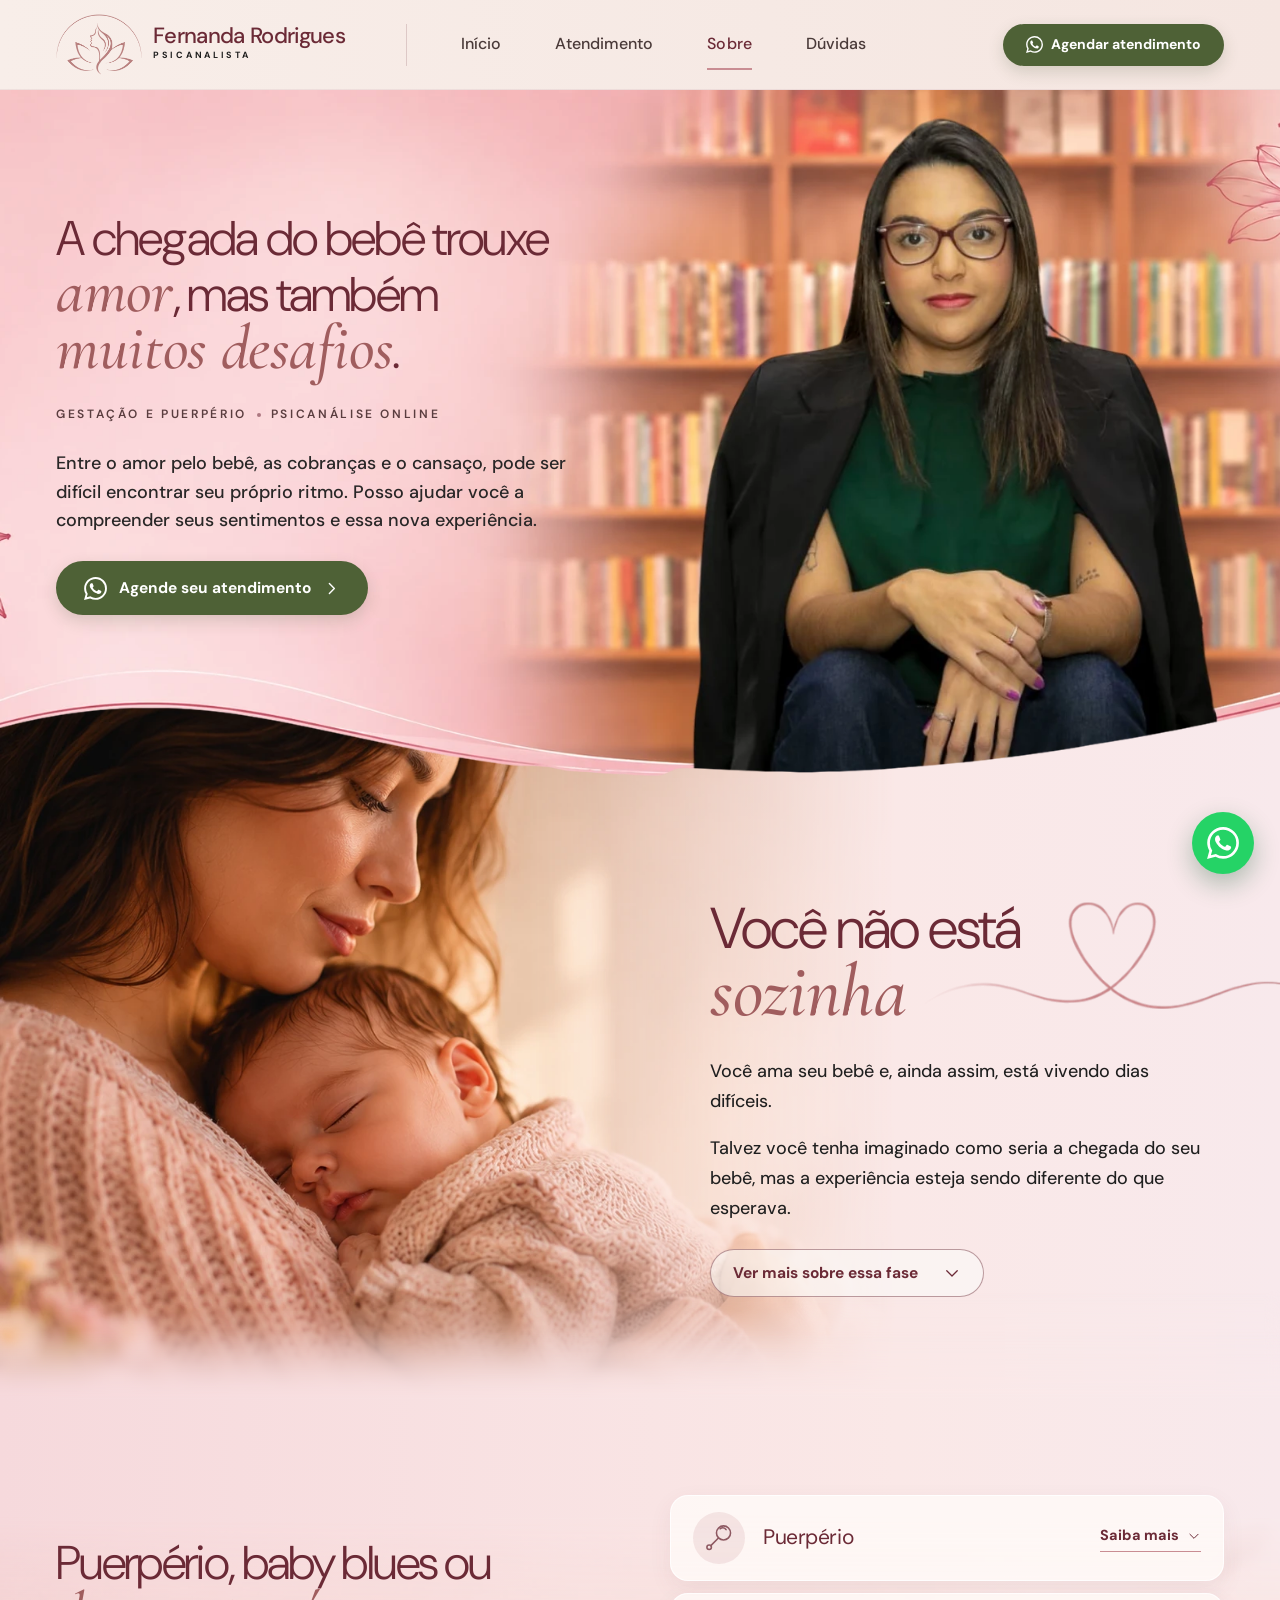
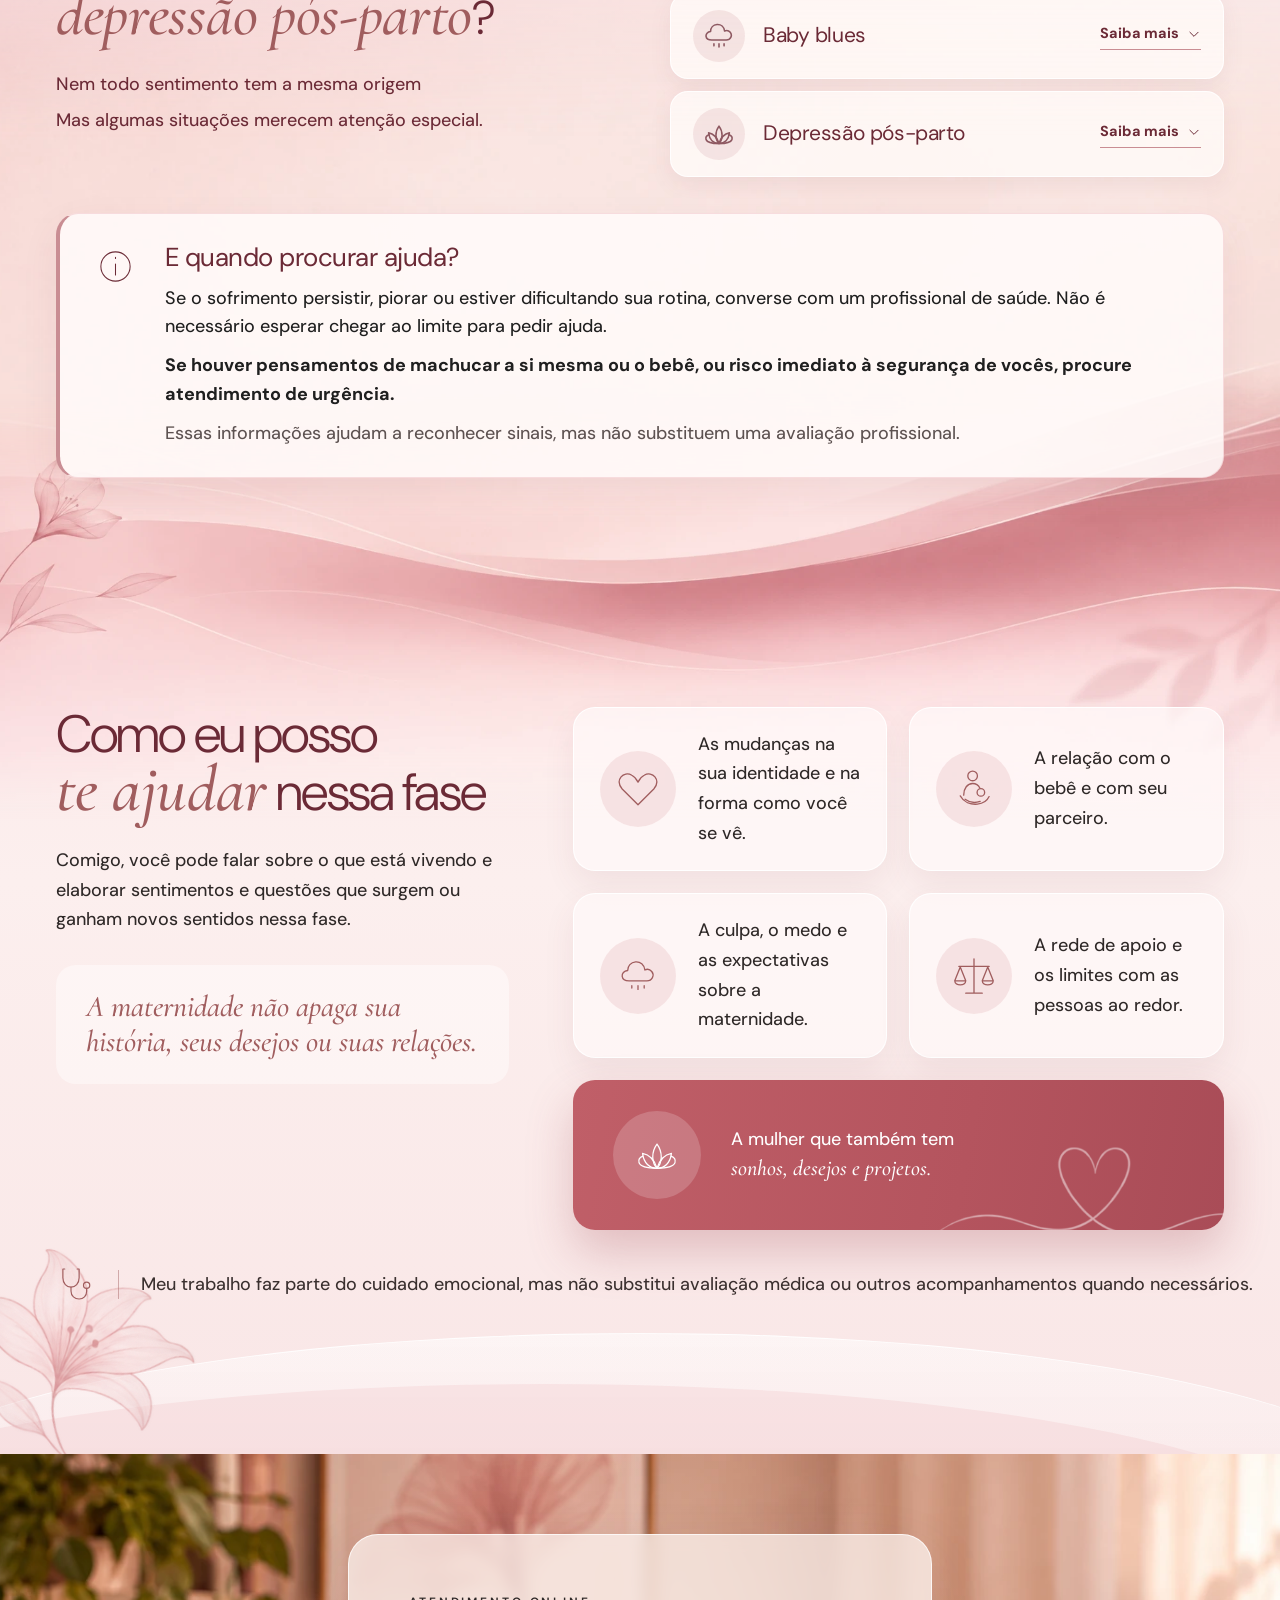
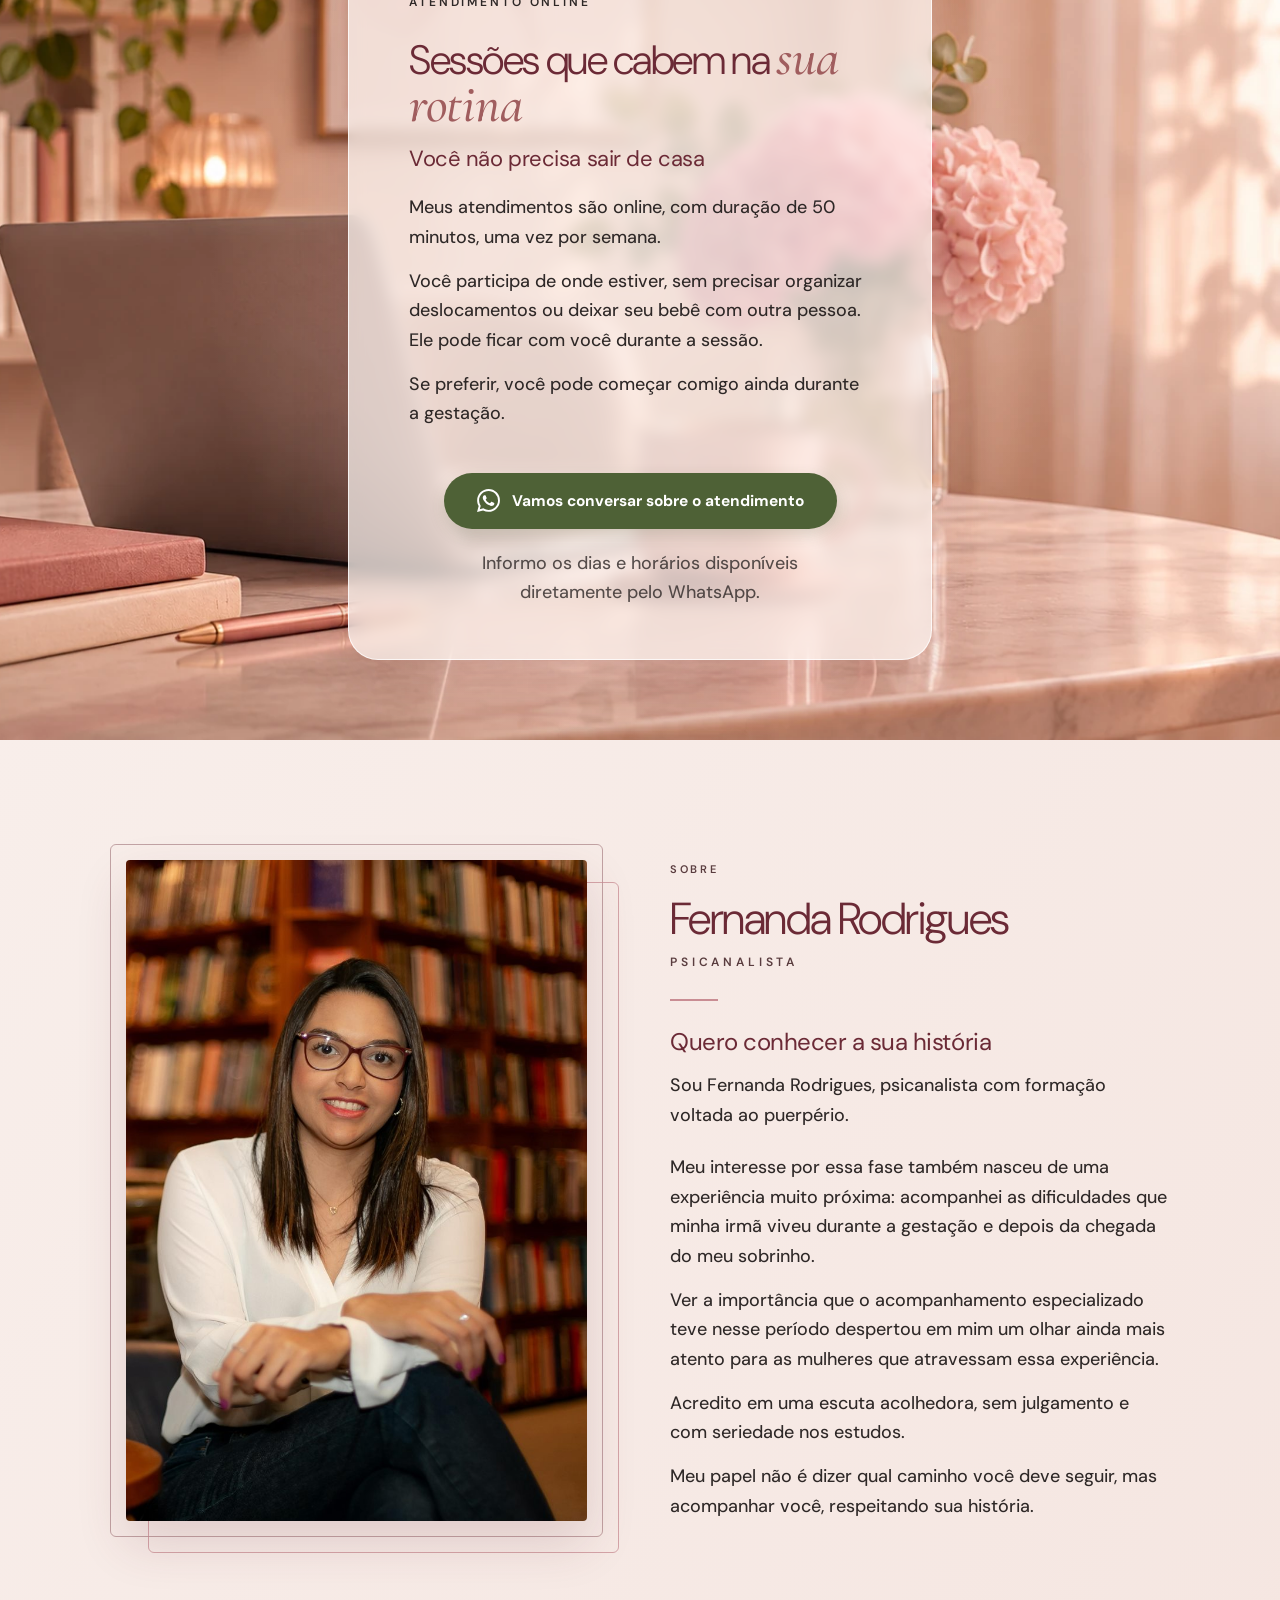
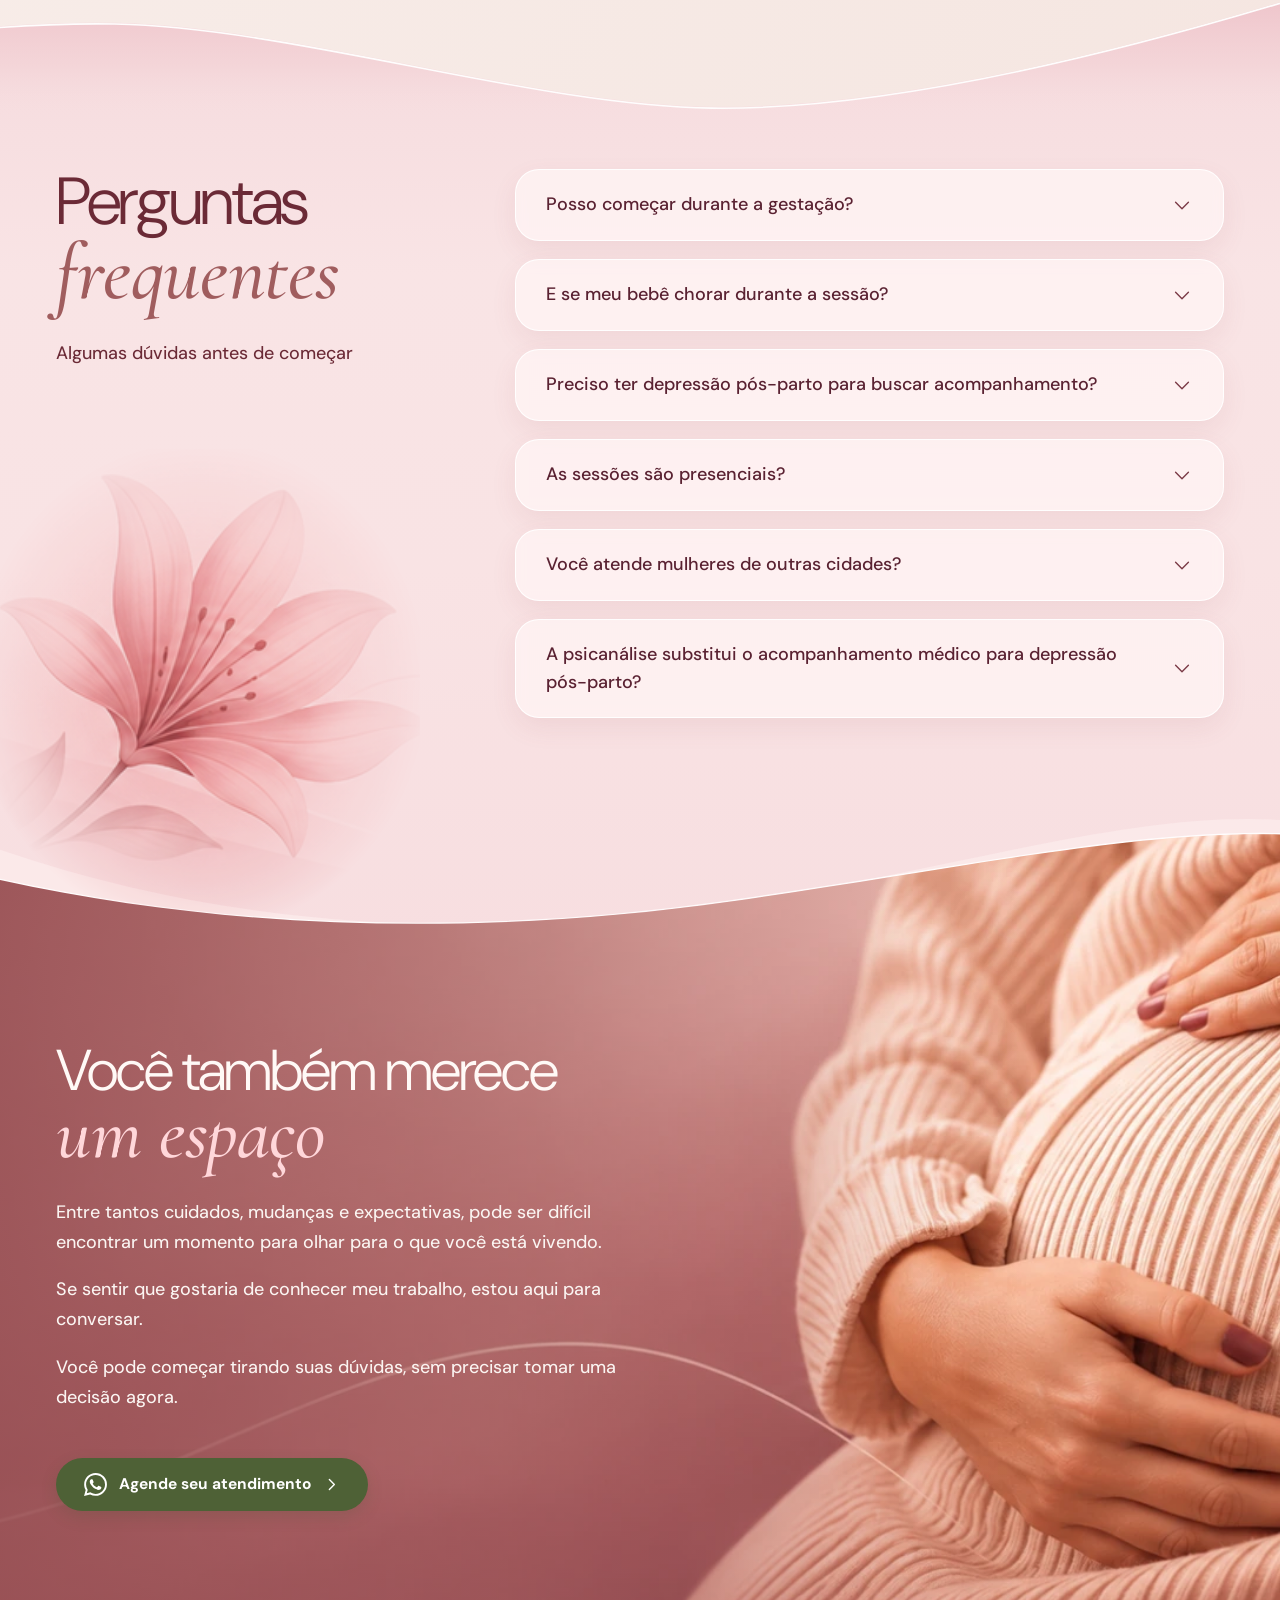
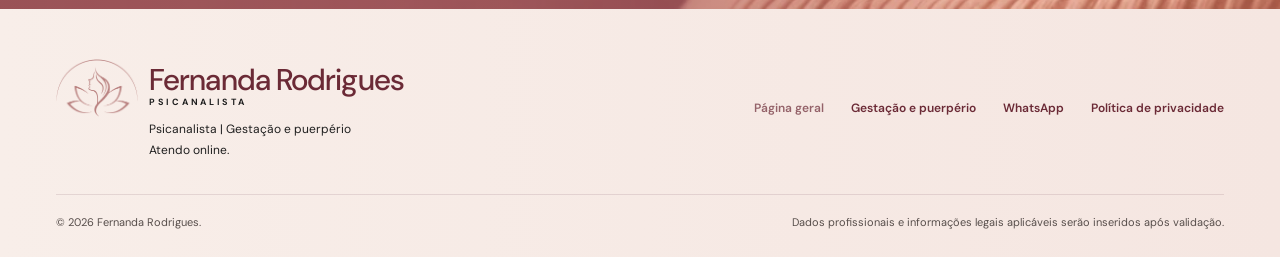
==== commit 6db154bf: "Site puerperio: textos em primeira pessoa e ajustes mobile Co-Authored-By: Claude Sonnet 5.5 <norepl" ====
--- a/site-puerperio/index.html
+++ b/site-puerperio/index.html
@@ -4,13 +4,13 @@
   <meta charset="utf-8">
   <meta name="viewport" content="width=device-width, initial-scale=1">
   <meta name="theme-color" content="#F5E6E1">
-  <meta name="description" content="Acompanhamento psicanalítico online para gestação e puerpério com Fernanda Rodrigues. Um espaço de escuta para falar sobre a maternidade e seus sentimentos.">
+  <meta name="description" content="Acompanhamento psicanalítico online para gestação e puerpério. Comigo, você encontra um espaço de escuta para falar sobre a maternidade e seus sentimentos.">
   <meta name="robots" content="index,follow">
   <title>Gestação e puerpério | Fernanda Rodrigues — Psicanalista</title>
   <link rel="preconnect" href="https://fonts.googleapis.com">
   <link rel="preconnect" href="https://fonts.gstatic.com" crossorigin>
   <link href="https://fonts.googleapis.com/css2?family=Cormorant:ital,wght@0,500;0,600;1,500;1,600&family=DM+Sans:opsz,wght@9..40,300..700&display=swap" rel="stylesheet">
-  <link rel="preload" as="image" href="assets/hero_onda.webp?v=5" fetchpriority="high">
+  <link rel="preload" as="image" href="assets/hero_onda_v2.webp?v=1" fetchpriority="high">
   <link rel="stylesheet" href="css/style-v2.css?v=5">
   <script src="js/script.js" defer></script>
 </head>
@@ -63,7 +63,7 @@
       <div class="hero-content">
         <h1 id="hero-title">A chegada do bebê trouxe <em class="hl">amor</em>, mas também <em class="hl">muitos desafios</em>.</h1>
         <p class="eyebrow eyebrow--hero hero-tag">GESTAÇÃO E PUERPÉRIO <span class="tag-dash" aria-hidden="true"></span> PSICANÁLISE ONLINE</p>
-        <p class="hero-lead">Entre o amor pelo bebê, as cobranças e o cansaço, pode ser difícil encontrar seu próprio ritmo. A psicanálise ajuda a compreender seus sentimentos e essa nova experiência.</p>
+        <p class="hero-lead">Entre o amor pelo bebê, as cobranças e o cansaço, pode ser difícil encontrar seu próprio ritmo. Posso ajudar você a compreender seus sentimentos e essa nova experiência.</p>
         <a href="#contato" class="btn btn--primary contact-trigger"><svg class="icon" aria-hidden="true"><use href="#icon-whatsapp"/></svg> Agende seu atendimento <svg class="icon icon--small" aria-hidden="true"><use href="#icon-arrow"/></svg></a>
       </div>
     </div>
@@ -87,7 +87,7 @@
     <!-- Texto completo em caixa branca, fora da área da foto (a foto não muda de tamanho ao abrir) -->
     <div class="fase-panel" id="fase-mais" hidden>
       <div class="container">
-        <div class="fase-box">
+        <div class="fase-box" data-stage="0">
           <svg class="fase-bg" viewBox="0 0 1458 918" preserveAspectRatio="none" aria-hidden="true">
             <defs>
               <linearGradient id="fb-wave" x1="0" y1="0" x2="1" y2="0"><stop offset="0" stop-color="#F6DCDB"/><stop offset=".55" stop-color="#F4D4D4"/><stop offset="1" stop-color="#EFC9C9"/></linearGradient>
@@ -112,15 +112,17 @@
               <p class="quote-copy">Talvez você pense:<br> “Eu era uma mulher,<br> agora sou outra.”</p>
             </div>
             <p class="fase-after">E ainda esteja tentando entender o que essa mudança significa para você.</p>
+            <button type="button" class="fase-more fase-more--1" data-fase-next="1">Ver mais <svg class="icon" aria-hidden="true"><use href="#icon-chevron"/></svg></button>
           </div>
           <img class="fase-sprig" src="assets/fase_ramo.webp" alt="" aria-hidden="true" width="170" height="680" loading="lazy" decoding="async">
           <div class="fase-page fase-page--right">
             <p>Nas noites do puerpério, a rotina muda, o ritmo se acelera e quase tudo parece girar em torno de uma nova responsabilidade.</p>
             <p>Entre os cuidados com o bebê e as expectativas sobre como você deveria se sentir, pode faltar tempo para entender o que está acontecendo dentro de você.</p>
             <p>É possível sentir, ao mesmo tempo, <strong>amor e irritação</strong>, <strong>felicidade e tristeza</strong>, vontade de estar perto e, ao mesmo tempo, necessidade de um momento só seu.</p>
-            <p>Nem sempre é fácil falar sobre esses sentimentos. Às vezes, existe o receio de ser julgada ou de parecer que você não está feliz com a maternidade.</p>
-            <p>Mas uma coisa não anula a outra. Você pode <strong>amar profundamente seu bebê</strong> e também sentir falta da vida de antes, precisar de descanso, ter dúvidas e viver dias difíceis.</p>
-            <div class="fase-note">
+            <button type="button" class="fase-more fase-more--2" data-fase-next="2">Ver mais <svg class="icon" aria-hidden="true"><use href="#icon-chevron"/></svg></button>
+            <p class="fase-late">Nem sempre é fácil falar sobre esses sentimentos. Às vezes, existe o receio de ser julgada ou de parecer que você não está feliz com a maternidade.</p>
+            <p class="fase-late">Mas uma coisa não anula a outra. Você pode <strong>amar profundamente seu bebê</strong> e também sentir falta da vida de antes, precisar de descanso, ter dúvidas e viver dias difíceis.</p>
+            <div class="fase-note fase-late">
               <p class="fase-note-text">Você também está passando por uma grande mudança. E o que acontece com você merece atenção, compreensão e cuidado.</p>
               <img class="fase-mom" src="assets/fase_mae_bebe.webp" alt="" aria-hidden="true" width="270" height="296" loading="lazy" decoding="async">
             </div>
@@ -168,8 +170,8 @@
     <div class="tp-wave" aria-hidden="true"></div>
     <div class="container tp">
       <div class="tp-intro">
-        <h2 id="therapy-title">Como a terapia<br> <em class="hl">ajuda</em> nessa fase</h2>
-        <p>Aqui você pode falar sobre o que está vivendo e elaborar sentimentos e questões que surgem ou ganham novos sentidos nessa fase.</p>
+        <h2 id="therapy-title">Como eu posso<br> <em class="hl">te ajudar</em> nessa fase</h2>
+        <p>Comigo, você pode falar sobre o que está vivendo e elaborar sentimentos e questões que surgem ou ganham novos sentidos nessa fase.</p>
         <blockquote class="tp-manifesto">A maternidade não apaga sua história, seus desejos ou suas relações.</blockquote>
       </div>
       <div class="tp-topics">
@@ -181,7 +183,7 @@
           <li class="tp-card tp-card--feature"><span class="tp-ico"><svg class="icon" aria-hidden="true"><use href="#icon-lotus"/></svg></span><p>A mulher que também tem<br> <em>sonhos, desejos e projetos.</em></p><img class="tp-heart" src="assets/coracao_linha.webp" alt="" aria-hidden="true" width="465" height="125" loading="lazy" decoding="async"></li>
         </ul>
       </div>
-      <p class="tp-note"><svg class="icon" aria-hidden="true"><use href="#icon-stethoscope"/></svg><span>Isso faz parte do cuidado emocional, mas não substitui avaliação médica ou outros acompanhamentos quando necessários.</span></p>
+      <p class="tp-note"><svg class="icon" aria-hidden="true"><use href="#icon-stethoscope"/></svg><span>Meu trabalho faz parte do cuidado emocional, mas não substitui avaliação médica ou outros acompanhamentos quando necessários.</span></p>
     </div>
   </section>
 
@@ -193,11 +195,11 @@
           <p class="eyebrow">ATENDIMENTO ONLINE</p>
           <h2 id="online-title">Sessões que cabem na <em class="hl">sua rotina</em></h2>
           <h3>Você não precisa sair de casa</h3>
-          <p>As sessões são online, com duração de 50 minutos, uma vez por semana.</p>
+          <p>Meus atendimentos são online, com duração de 50 minutos, uma vez por semana.</p>
           <p>Você participa de onde estiver, sem precisar organizar deslocamentos ou deixar seu bebê com outra pessoa. Ele pode ficar com você durante a sessão.</p>
-          <p>Se preferir, pode começar esse acompanhamento ainda durante a gestação.</p>
-          <a href="#contato" class="btn btn--primary contact-trigger"><svg class="icon" aria-hidden="true"><use href="#icon-whatsapp"/></svg> Conversar sobre o atendimento</a>
-          <p class="small-note">Os dias e horários disponíveis podem ser informados diretamente pelo WhatsApp.</p>
+          <p>Se preferir, você pode começar comigo ainda durante a gestação.</p>
+          <a href="#contato" class="btn btn--primary contact-trigger"><svg class="icon" aria-hidden="true"><use href="#icon-whatsapp"/></svg> <span class="lbl-desk">Vamos conversar sobre o atendimento</span><span class="lbl-mob">Agende seu atendimento</span></a>
+          <p class="small-note">Informo os dias e horários disponíveis diretamente pelo WhatsApp.</p>
         </div>
       </div>
     </div>
@@ -265,12 +267,12 @@
         <p class="lead">Algumas dúvidas antes de começar</p>
       </div>
       <div class="faq-list">
-        <details><summary>Posso começar durante a gestação?<svg class="icon" aria-hidden="true"><use href="#icon-chevron"/></svg></summary><div class="faq-answer"><p>Sim. O acompanhamento também pode começar durante a gestação, para que você tenha esse suporte antes mesmo da chegada do bebê.</p></div></details>
+        <details><summary>Posso começar durante a gestação?<svg class="icon" aria-hidden="true"><use href="#icon-chevron"/></svg></summary><div class="faq-answer"><p>Sim. Posso te acompanhar também durante a gestação, para que você tenha esse suporte antes mesmo da chegada do bebê.</p></div></details>
         <details><summary>E se meu bebê chorar durante a sessão?<svg class="icon" aria-hidden="true"><use href="#icon-chevron"/></svg></summary><div class="faq-answer"><p>Tudo bem. Seu bebê pode ficar com você. A maternidade não precisa ficar do lado de fora da sessão.</p></div></details>
-        <details><summary>Preciso ter depressão pós-parto para procurar a Fernanda?<svg class="icon" aria-hidden="true"><use href="#icon-chevron"/></svg></summary><div class="faq-answer"><p>Não. Você não precisa ter um diagnóstico para buscar acompanhamento. Pode conversar sobre as mudanças, dúvidas e sentimentos que está vivendo.</p></div></details>
-        <details><summary>As sessões são presenciais?<svg class="icon" aria-hidden="true"><use href="#icon-chevron"/></svg></summary><div class="faq-answer"><p>Não. O atendimento é online, permitindo que você participe de casa ou de outro lugar em que tenha privacidade.</p></div></details>
-        <details><summary>Atende mulheres de outras cidades?<svg class="icon" aria-hidden="true"><use href="#icon-chevron"/></svg></summary><div class="faq-answer"><p>Sim. O atendimento online permite acompanhar mulheres de diferentes regiões do Brasil e brasileiras que vivem no exterior.</p></div></details>
-        <details><summary>A psicanálise substitui o acompanhamento médico para depressão pós-parto?<svg class="icon" aria-hidden="true"><use href="#icon-chevron"/></svg></summary><div class="faq-answer"><p>Não. Quando há suspeita de depressão pós-parto, é importante buscar avaliação de um profissional de saúde habilitado. A psicanálise pode integrar o cuidado, conforme a necessidade de cada mulher.</p></div></details>
+        <details><summary>Preciso ter depressão pós-parto para buscar acompanhamento?<svg class="icon" aria-hidden="true"><use href="#icon-chevron"/></svg></summary><div class="faq-answer"><p>Não. Você não precisa ter um diagnóstico para buscar acompanhamento. Pode conversar sobre as mudanças, dúvidas e sentimentos que está vivendo.</p></div></details>
+        <details><summary>As sessões são presenciais?<svg class="icon" aria-hidden="true"><use href="#icon-chevron"/></svg></summary><div class="faq-answer"><p>Não. Atendo online, permitindo que você participe de casa ou de outro lugar em que tenha privacidade.</p></div></details>
+        <details><summary>Você atende mulheres de outras cidades?<svg class="icon" aria-hidden="true"><use href="#icon-chevron"/></svg></summary><div class="faq-answer"><p>Sim. Atendo online mulheres de diferentes regiões do Brasil e brasileiras que vivem no exterior.</p></div></details>
+        <details><summary>A psicanálise substitui o acompanhamento médico para depressão pós-parto?<svg class="icon" aria-hidden="true"><use href="#icon-chevron"/></svg></summary><div class="faq-answer"><p>Não. Quando há suspeita de depressão pós-parto, é importante buscar avaliação de um profissional de saúde habilitado. Meu trabalho pode integrar o cuidado, conforme a necessidade de cada mulher.</p></div></details>
       </div>
     </div>
   </section>
@@ -281,7 +283,7 @@
     <div class="container closing-content">
       <h2 id="closing-title">Você também merece <em class="hl">um espaço</em></h2>
       <p>Entre tantos cuidados, mudanças e expectativas, pode ser difícil encontrar um momento para olhar para o que você está vivendo.</p>
-      <p>Se sentir que gostaria de conhecer o acompanhamento, estou aqui para conversar.</p>
+      <p>Se sentir que gostaria de conhecer meu trabalho, estou aqui para conversar.</p>
       <p>Você pode começar tirando suas dúvidas, sem precisar tomar uma decisão agora.</p>
       <a class="btn btn--primary contact-trigger" href="#contato"><svg class="icon" aria-hidden="true"><use href="#icon-whatsapp"/></svg> Agende seu atendimento <svg class="icon icon--small" aria-hidden="true"><use href="#icon-arrow"/></svg></a>
     </div>
@@ -294,7 +296,7 @@
     <div class="footer-brand">
       <div class="brand brand--footer"><img class="brand-mark brand-logo" src="assets/logo_fernanda.png" alt="" aria-hidden="true" width="672" height="474" decoding="async"><span class="brand-label"><strong>Fernanda Rodrigues</strong><span>PSICANALISTA</span></span></div>
       <p>Psicanalista | Gestação e puerpério</p>
-      <p>Atendimento online.</p>
+      <p>Atendo online.</p>
     </div>
     <nav class="footer-nav" aria-label="Links do rodapé">
       <span class="footer-pending" title="Endereço da página geral aguardando confirmação">Página geral</span>
@@ -307,7 +309,7 @@
 </footer>
 
 <!-- Botão flutuante do WhatsApp (fixo no canto direito, acompanha a rolagem) -->
-<a class="wa-float contact-trigger" href="#contato" aria-label="Agendar atendimento com a Fernanda pelo WhatsApp"><svg class="icon" aria-hidden="true"><use href="#icon-whatsapp"/></svg></a>
+<a class="wa-float contact-trigger" href="#contato" aria-label="Agendar atendimento comigo pelo WhatsApp"><svg class="icon" aria-hidden="true"><use href="#icon-whatsapp"/></svg></a>
 
 <!-- CTAs não inventam número. Para ativar o link real, preencher WHATSAPP_NUMBER em js/script.js. -->
 <dialog id="contact-dialog" class="contact-dialog" aria-labelledby="dialog-title">
--- a/site-puerperio/css/style-v2.css
+++ b/site-puerperio/css/style-v2.css
@@ -271,7 +271,7 @@
 /* ===== Integração hero + "Você não está sozinha" (07/11/2026) =====
    hero_onda.webp: imagem do hero com a parte abaixo da onda transparente.
    A seção seguinte sobe por baixo do hero e aparece através da curva. */
-.hero{position:relative;z-index:2;background:transparent url('../assets/hero_onda.webp?v=5') center bottom/cover no-repeat;min-height:max(700px,46.9vw)}
+.hero{position:relative;z-index:2;background:transparent url('../assets/hero_onda_v2.webp?v=1') center bottom/cover no-repeat;min-height:max(700px,46.9vw)}
 .hero-shade{display:none}
 .embrace{position:relative;z-index:1;margin-top:calc(-1 * max(174px,11.7vw))}
 .embrace-feature{padding-top:max(174px,11.7vw);min-height:calc(610px + max(174px,11.7vw))}
@@ -745,3 +745,148 @@
 .site-nav a{font-size:16px!important}
 .contact-dialog p,.contact-dialog blockquote{font-size:16.5px!important}
 @media(max-width:700px){.hero-lead,.faq summary,.health-advice-copy p,.small-note,.tp-note span{font-size:17px!important}.btn{font-size:15px!important}}
+
+/* =========================================================
+   MOVIMENTO SUAVE: só opacity e translate (leves para o navegador).
+   Desligado para quem pede "reduzir movimento" no sistema.
+   ========================================================= */
+@keyframes pv-rise { from { opacity: 0; translate: 0 24px; } to { opacity: 1; translate: 0 0; } }
+@keyframes pv-ring { 0% { opacity: .5; transform: scale(1); } 70%, 100% { opacity: 0; transform: scale(1.5); } }
+@media (prefers-reduced-motion: no-preference) {
+  [data-reveal] { transition: opacity 1.3s cubic-bezier(.16,1,.3,1) var(--d,0s), translate 1.3s cubic-bezier(.16,1,.3,1) var(--d,0s); }
+  .js [data-reveal]:not(.visible) { opacity: 0; translate: 0 30px; }
+  /* primeira tela: entra ao carregar, sem depender do JavaScript */
+  .hero-content { animation: pv-rise 1.3s cubic-bezier(.16,1,.3,1) .1s both; }
+  /* listas em sequência: o bloco fica parado e cada item entra um depois do outro */
+  .js .edu-list[data-reveal]:not(.visible), .js .tp-grid[data-reveal]:not(.visible), .js .faq-list[data-reveal]:not(.visible) { opacity: 1; translate: none; }
+  .edu-row { transition: opacity 1.1s ease var(--d,0s), translate 1.1s cubic-bezier(.16,1,.3,1) var(--d,0s), box-shadow .25s, background .25s; }
+  .tp-card { transition: opacity 1.1s ease var(--d,0s), translate 1.1s cubic-bezier(.16,1,.3,1) var(--d,0s), transform .3s, box-shadow .3s; }
+  .faq-list details { transition: opacity 1.05s ease var(--d,0s), translate 1.05s cubic-bezier(.16,1,.3,1) var(--d,0s), box-shadow .25s; }
+  .js .edu-list:not(.visible) .edu-row, .js .tp-grid:not(.visible) .tp-card, .js .faq-list:not(.visible) details { opacity: 0; translate: 0 20px; }
+  .edu-row:nth-child(1), .tp-card:nth-child(1), .faq-list details:nth-child(1) { --d: .13s; }
+  .edu-row:nth-child(2), .tp-card:nth-child(2), .faq-list details:nth-child(2) { --d: .32s; }
+  .edu-row:nth-child(3), .tp-card:nth-child(3), .faq-list details:nth-child(3) { --d: .52s; }
+  .tp-card:nth-child(4), .faq-list details:nth-child(4) { --d: .72s; }
+  .tp-card:nth-child(5), .faq-list details:nth-child(5) { --d: .9s; }
+  .faq-list details:nth-child(6) { --d: 1.1s; }
+  /* painel "Entenda mais" aparece com suavidade ao abrir */
+  .fase-panel:not([hidden]) .fase-box { animation: pv-rise 1.2s cubic-bezier(.16,1,.3,1) both; }
+  /* botão flutuante do WhatsApp: entra com fade e dá um pulso discreto */
+  .wa-float { animation: pv-rise .8s ease 1.2s both; }
+  .wa-float::after { content: ''; position: absolute; inset: 0; border-radius: 50%; border: 2px solid rgba(37,211,102,.55); opacity: 0; pointer-events: none; animation: pv-ring 4.5s ease-out 3.5s infinite; }
+}
+
+/* =========================================================
+   AJUSTES SOMENTE MOBILE (até 700px) — 11/11/2026
+   Hero com foto logo abaixo do cabeçalho, acolhimento, espaçamentos,
+   imagem do atendimento online, fecho e painel "Ver mais sobre essa fase".
+   ========================================================= */
+.lbl-mob{display:none}
+@media(max-width:700px){
+  .lbl-desk{display:none}.lbl-mob{display:inline}
+
+  /* Hero: foto logo abaixo do cabeçalho (Fernanda centralizada), depois título e texto */
+.hero{--hh:clamp(300px,92vw,520px);min-height:0;display:block;align-items:initial;overflow:hidden;padding-top:var(--hh);background:#f8e4e6 url('../assets/hero_onda_v2.webp?v=1') no-repeat;background-size:auto var(--hh);background-position:calc(50% - var(--hh) * .436) 0}
+  .hero-shade{display:none}
+  .hero-inner{padding:10px 0 44px}
+  .embrace{margin-top:0}
+  .embrace-feature{padding-top:0}
+
+  /* Você não está sozinha: título começa na linha rosa; menos espaço embaixo */
+  .embrace-photo{height:560px;-webkit-mask-image:linear-gradient(180deg,transparent 0,#000 70px,#000 calc(100% - 90px),transparent 100%);mask-image:linear-gradient(180deg,transparent 0,#000 70px,#000 calc(100% - 90px),transparent 100%)}
+  .embrace-copy{padding:440px 0 8px;background:linear-gradient(180deg,transparent 0,transparent 395px,rgba(249,232,235,.72) 470px,rgba(249,232,235,.4) 100%)}
+
+  /* Educação: mais respiro lateral e sem estouro de largura */
+  .education .container{width:calc(100% - 56px)}
+  .edu-layout{grid-template-columns:minmax(0,1fr)}
+  .edu-intro,.education-grid,.edu-list{min-width:0;max-width:100%}
+  .education-header h2,.edu-intro h2{font-size:clamp(2.7rem,9.6vw,3.6rem)}
+  .hl--nowrap{white-space:normal}
+
+  /* Atendimento online: a imagem começa na linha rosa, para baixo */
+  .online{background-position:26% -30px;background-size:auto 490px}
+
+  /* Sobre: menos espaço embaixo */
+  .about{padding-bottom:105px}
+
+  /* Fecho: nova foto */
+  .closing{min-height:0;align-items:start;background:#b85e67}
+  .closing-overlay{top:auto;bottom:0;height:min(105vw,520px);background:url('../assets/convite_gestante_mobile.jpg') center bottom/cover no-repeat;-webkit-mask-image:linear-gradient(180deg,transparent 0,#000 26%);mask-image:linear-gradient(180deg,transparent 0,#000 26%)}
+  .closing-content{padding-bottom:calc(min(105vw,520px) - 5px)}
+
+  /* Painel "Ver mais sobre essa fase": tudo dentro do quadro */
+  .fase-box{grid-template-columns:minmax(0,1fr)}
+  .fase-page,.fase-page--left,.fase-page--right{min-width:0;max-width:100%}
+  .fase-page .situation-list{max-width:100%}
+  .fase-think{width:100%;max-width:100%;margin:0 0 19px;padding:16px 18px 16px 14px;min-height:0}
+  .fase-heart{flex:0 0 64px;width:64px;margin-right:12px}
+  .fase-think .quote-copy{font-size:24px!important;padding-left:0!important}
+  .fase-after,.fase-page--right p{max-width:100%}
+  .fase-note{margin:22px 0 0;padding:6px 0 150px;border-radius:0;flex-direction:column;align-items:flex-start}
+  .fase-page--right .fase-note-text{max-width:100%;font-size:23px!important;line-height:1.3!important}
+  .fase-page .situation-list li{padding-left:46px!important}
+  .fase-mom{right:6px;top:auto;bottom:4px;width:150px}
+}
+
+/* =========================================================
+   AJUSTES SOMENTE MOBILE · rodada 2 (até 700px) — 11/11/2026
+   Transição hero→acolhimento em onda, título com faixa de ponta a ponta,
+   menos espaços, painel em etapas ("Ver mais"), ondas suaves, fecho com texto sobre a foto.
+   ========================================================= */
+.fase-more{display:none}
+@media(max-width:700px){
+  /* Hero → "Você não está sozinha": onda suave no lugar do véu branco; a foto aparece inteira */
+  .embrace-photo{-webkit-mask-image:linear-gradient(180deg,#000 0,#000 calc(100% - 90px),transparent 100%);mask-image:linear-gradient(180deg,#000 0,#000 calc(100% - 90px),transparent 100%)}
+  .embrace-feature:before{content:"";position:absolute;z-index:-1;left:0;right:0;top:-1px;height:54px;pointer-events:none;
+    background:url("data:image/svg+xml,%3Csvg xmlns='http://www.w3.org/2000/svg' viewBox='0 0 390 54' preserveAspectRatio='none'%3E%3Cpath d='M0 0H390V10C310 44 220 48 150 34S40 6 0 22Z' fill='%23f8e4e6'/%3E%3Cpath d='M0 22C40 6 90 26 150 34S310 44 390 10' fill='none' stroke='%23fff' stroke-opacity='.85' stroke-width='1.4'/%3E%3C/svg%3E") top/100% 100% no-repeat}
+
+  /* Título: faixa translúcida de uma ponta a outra da página */
+  .embrace-copy{position:relative;padding:440px 0 0;background:none}
+  .embrace-copy:before{content:"";position:absolute;z-index:-1;top:385px;bottom:0;left:calc(50% - 50vw);width:100vw;pointer-events:none;
+    background:linear-gradient(180deg,transparent 0,rgba(249,232,235,.72) 85px,rgba(249,232,235,.5) 100%)}
+
+  /* Botão "Ver mais" livre de sobreposição e menos espaço entre seções */
+  .education:after{top:-40px}
+  .embrace-copy{padding-bottom:40px}
+  .education{padding-top:26px}
+  .fase-panel{padding:24px 0 22px}
+
+  /* Painel: ondas suaves no rodapé, ícone acima da onda */
+  .fase-bg{display:none}
+  .fase-box:after{content:"";position:absolute;z-index:0;left:0;right:0;bottom:0;height:62px;border-radius:0 0 26px 26px;pointer-events:none;
+    background:url("data:image/svg+xml,%3Csvg xmlns='http://www.w3.org/2000/svg' viewBox='0 0 390 62' preserveAspectRatio='none'%3E%3Cpath d='M0 30C90 20 150 38 230 31S340 18 390 27V62H0Z' fill='%23f9e6e5'/%3E%3Cpath d='M0 46C100 38 200 52 290 44S360 40 390 44V62H0Z' fill='%23f4d5d6' fill-opacity='.85'/%3E%3C/svg%3E") bottom/100% 100% no-repeat}
+  .fase-page--right{padding-bottom:118px}
+  .fase-mom{bottom:8px}
+
+  /* Painel em etapas: botões "Ver mais" discretos */
+  .fase-more{display:none;align-items:center;gap:6px;margin:12px 0 0;padding:6px 2px;border:0;background:none;color:var(--wine);font:500 14.5px/1 var(--sans);opacity:.85;cursor:pointer}
+  .fase-more .icon{width:16px;height:16px}
+  .fase-box[data-stage="0"] .fase-more--1,.fase-box[data-stage="1"] .fase-more--2{display:inline-flex}
+  .fase-box[data-stage="0"] .fase-page--right{display:none}
+  .fase-box[data-stage="1"] .fase-late{display:none}
+  .fase-box[data-stage="0"] .fase-page--left{padding-bottom:84px}
+
+  /* Fecho: texto sobre a foto, com degradê para dar leitura */
+  .closing{min-height:0;align-items:start;background:#b85e67 url('../assets/convite_gestante_mobile.jpg') 72% bottom/cover no-repeat}
+  .closing-overlay{inset:0;top:0;bottom:0;height:auto;-webkit-mask-image:none;mask-image:none;
+    background:linear-gradient(180deg,rgba(168,86,100,.94) 0%,rgba(168,86,100,.82) 42%,rgba(168,86,100,.4) 70%,rgba(168,86,100,.08) 100%)}
+  .closing-content{padding-bottom:240px}
+}
+
+/* Mobile · hero: botão centralizado e menos espaço embaixo (11/11/2026) */
+@media(max-width:700px){
+  .hero-inner{padding-bottom:6px}
+  .hero-content .btn{display:flex;width:fit-content;margin-left:auto;margin-right:auto}
+}
+@media(max-width:700px){.embrace-feature:before{top:-4px;height:58px}}
+
+/* Mobile · coração do título "Você não está sozinha": logo após o texto, como no desktop, sem cortar (11/11/2026) */
+@media(max-width:700px){
+  .embrace-copy .loop-heart{left:calc(100% - 2.3em);top:1.08em;width:4.6em}
+}
+
+/* Mobile · painel: sem vão entre o ícone da mãe e a onda de baixo (11/11/2026) */
+@media(max-width:700px){
+  .fase-page--right{padding-bottom:70px}
+  .fase-mom{bottom:0}
+}
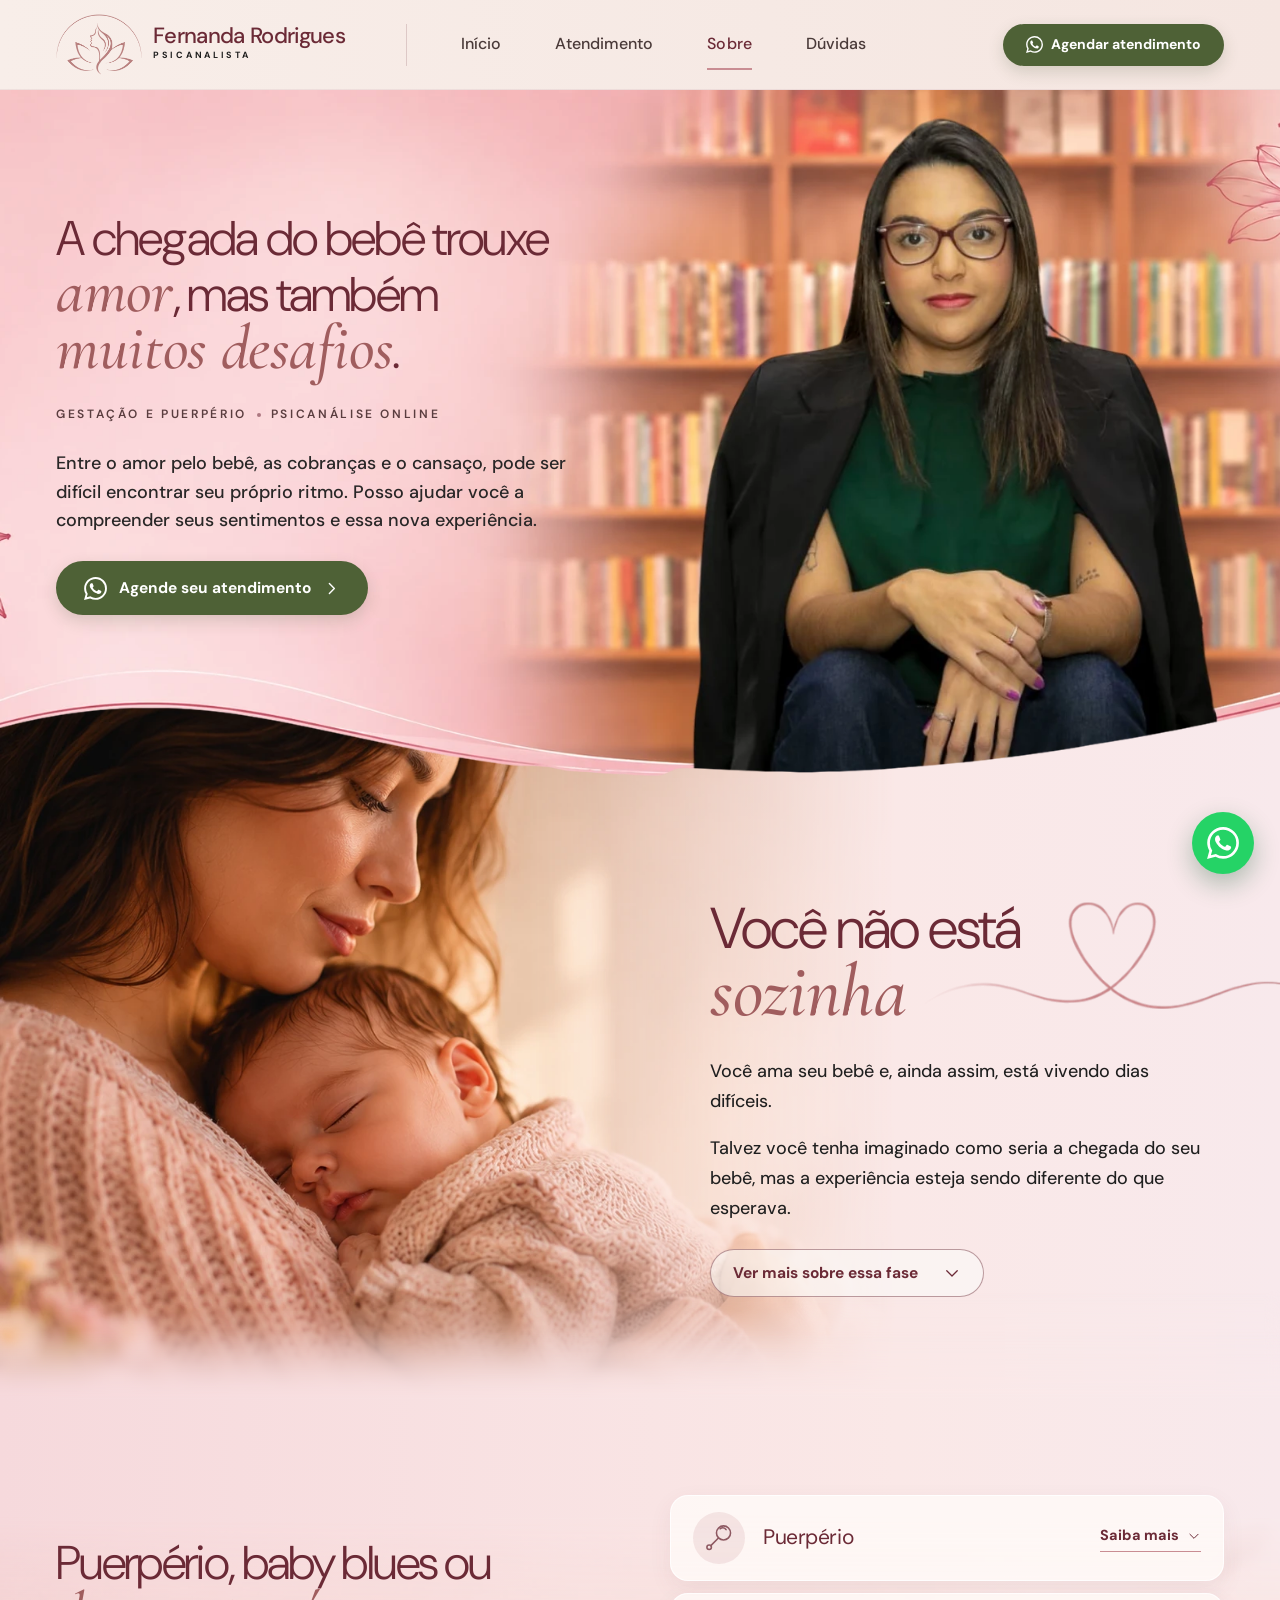
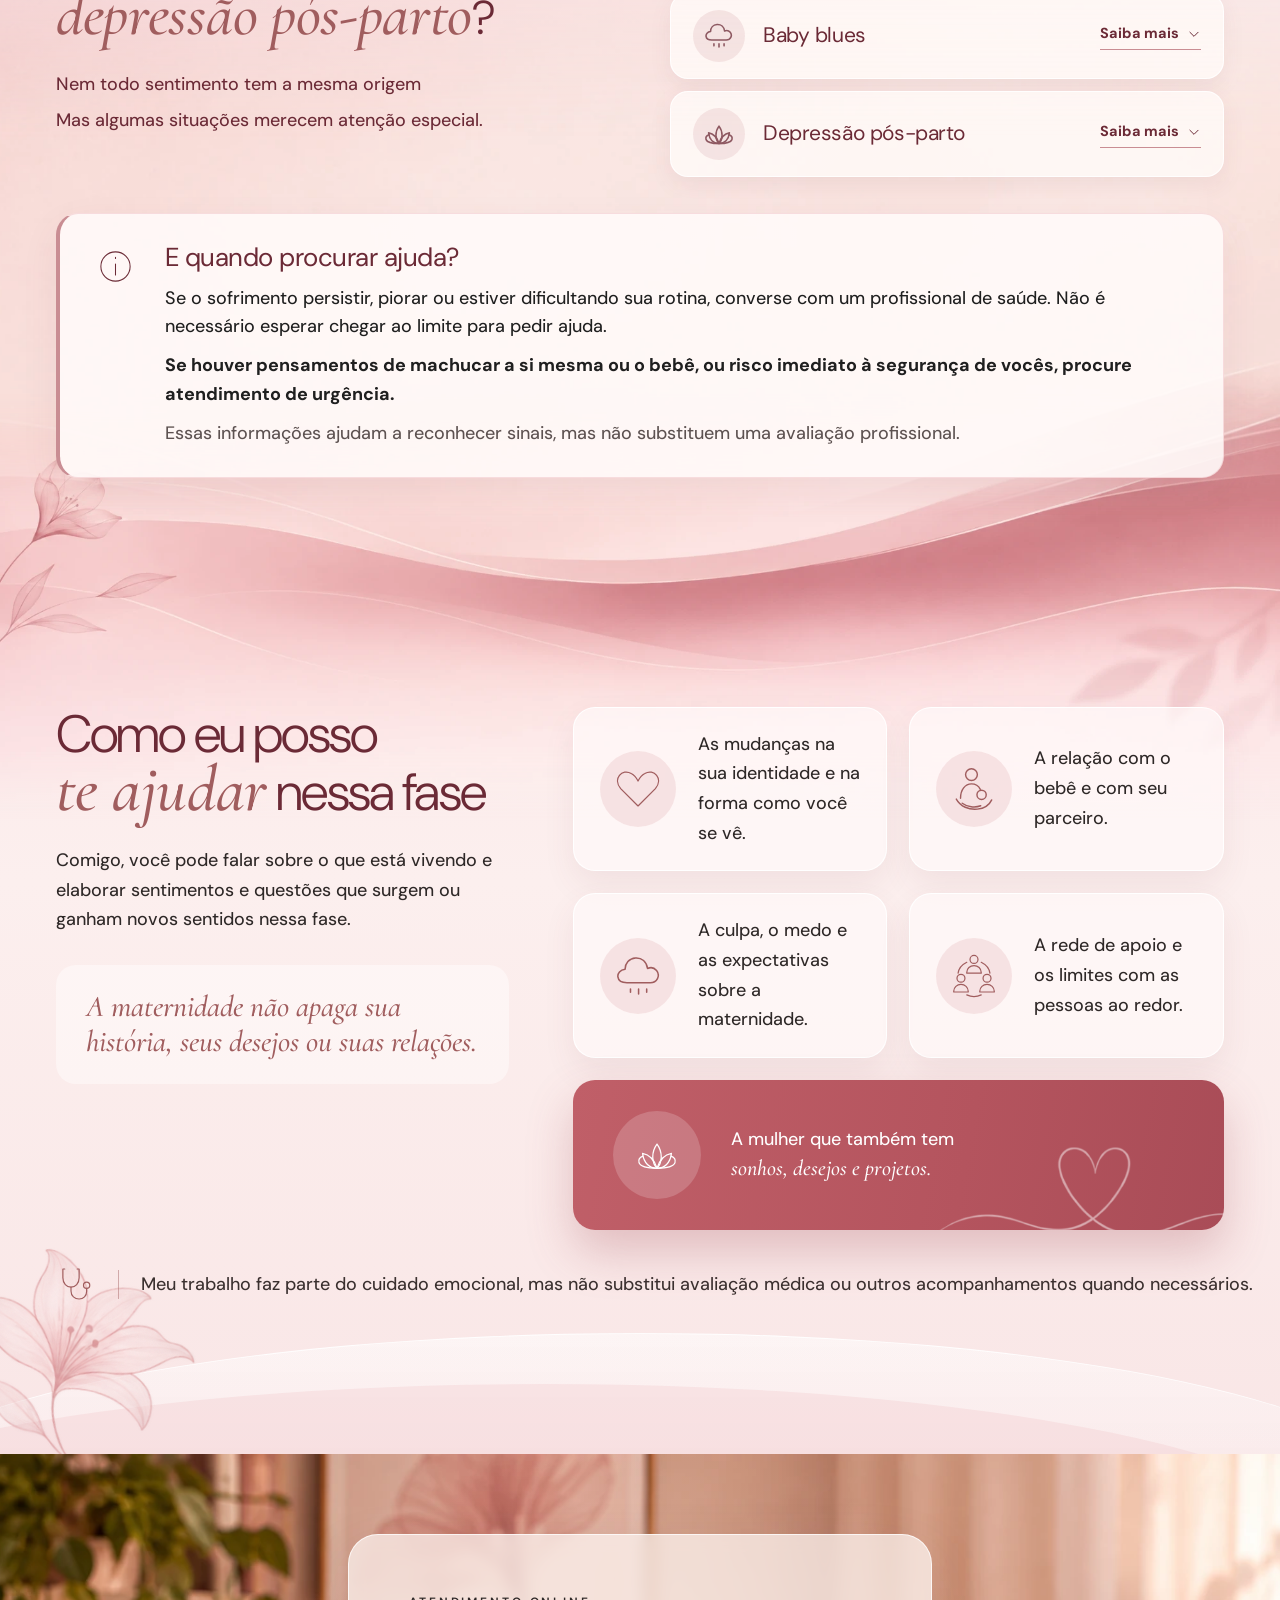
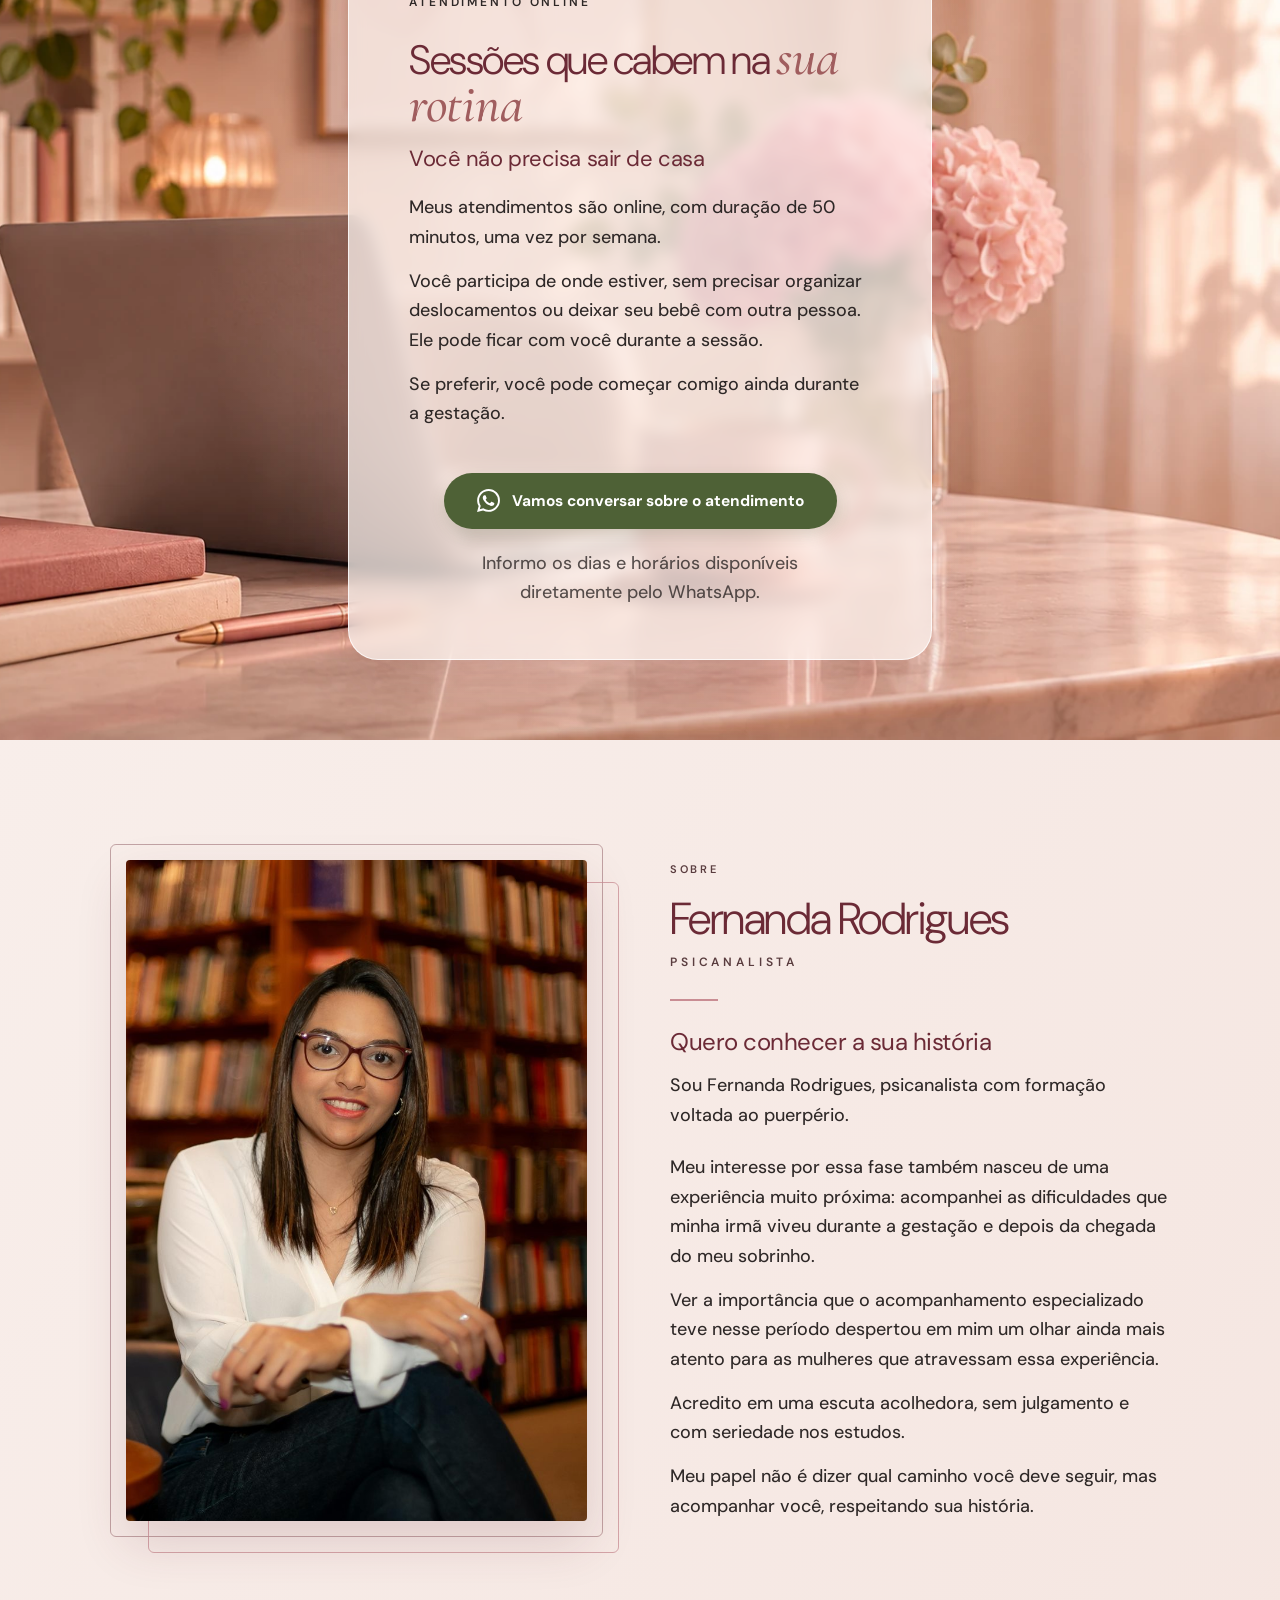
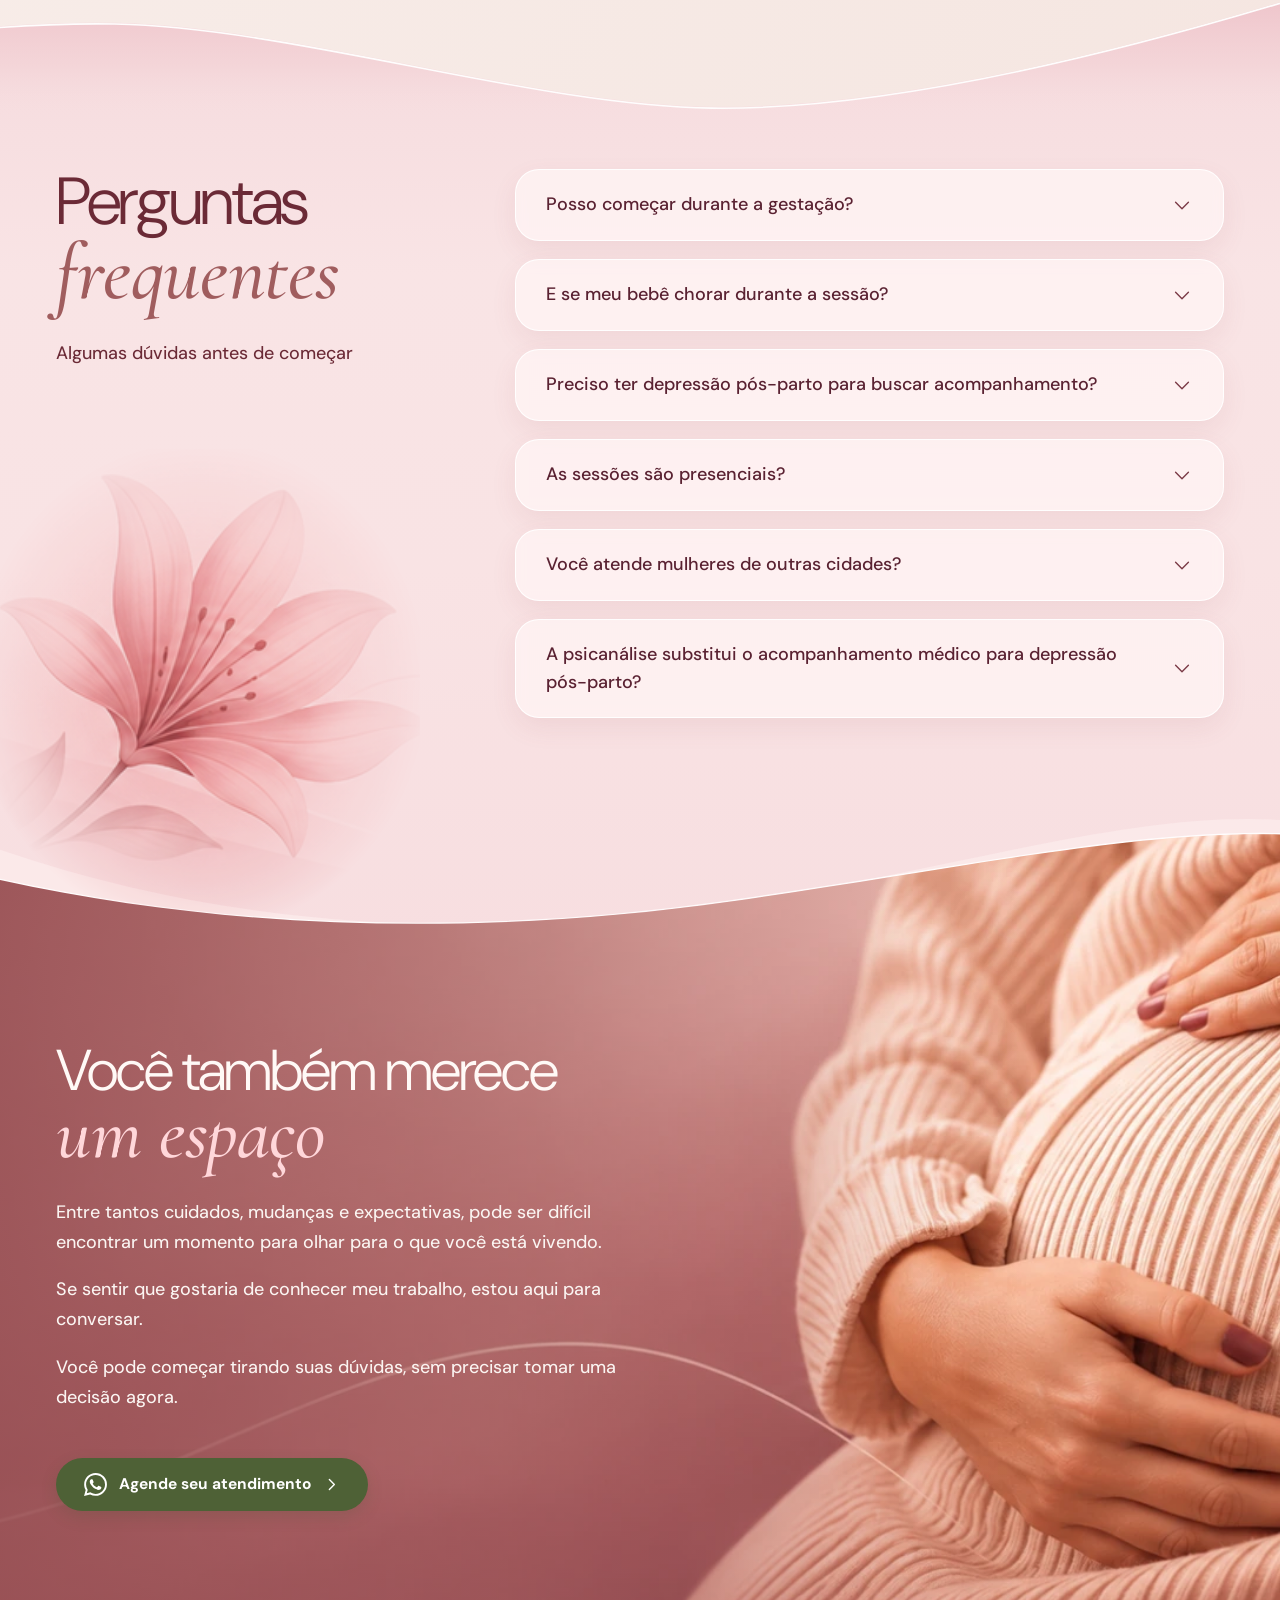
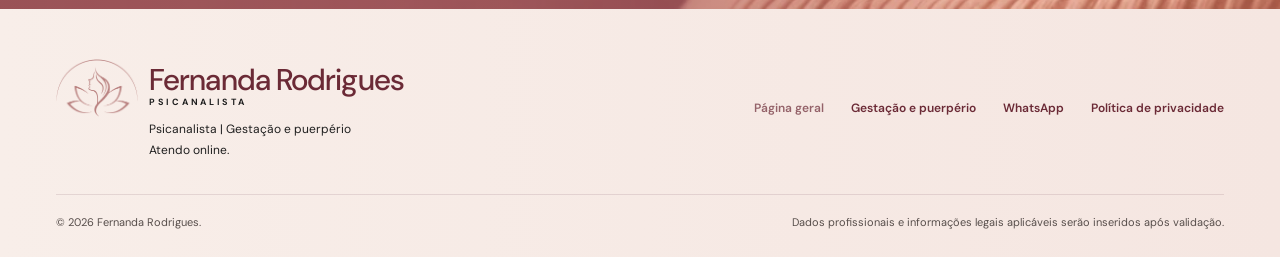
==== commit acfac3ca: "Puerperio: icones dos cartoes uniformes (desktop e mobile), coracao do titulo e fundo mobile do aten" ====
--- a/site-puerperio/index.html
+++ b/site-puerperio/index.html
@@ -36,6 +36,10 @@
  <symbol id="icon-mother-baby" viewBox="0 0 64 64"><circle cx="30" cy="13" r="7"/><path d="M17 41c0-10 5.5-17 13-17 5 0 8.5 2.5 10.5 6.5"/><circle cx="42" cy="37" r="5.5"/><path d="M12 42c5 9 15 13 25 12 8-.8 14-4.5 17-11"/><path d="M19 47c6 4.5 15 5.5 22 3"/></symbol>
  <symbol id="icon-stethoscope" viewBox="0 0 64 64"><path d="M14 8h-3v14c0 9 6 15 13 15s13-6 13-15V8h-3"/><path d="M24 37v6c0 8 6 13 13 13s12-5 12-12v-5"/><circle cx="49" cy="34" r="5"/></symbol>
  <symbol id="icon-lotus" viewBox="0 0 64 64"><path d="M32 49c-7-7-7.5-21 0-31 7.5 10 7 24 0 31Z"/><path d="M32 49c-9.5 0-17-6.5-18.5-19 8.5 1.5 15 8 18.5 19Zm0 0c9.5 0 17-6.5 18.5-19-8.5 1.5-15 8-18.5 19Z"/><path d="M14 33.5c-4 1.5-6 5-5 8.5 2 5 11 7 23 7s21-2 23-7c1-3.5-1-7-5-8.5"/></symbol>
+ <symbol id="tp-heart" viewBox="2.8 3.4 58.3 58.3"><path d="M32 55 9 32C-2 19 11 5 23 12c4 2 7 6 9 10 2-4 5-8 9-10 12-7 25 7 14 20Z"/></symbol>
+ <symbol id="tp-mother" viewBox="6.9 4 52.2 52.2"><circle cx="30" cy="13" r="7"/><path d="M17 41c0-10 5.5-17 13-17 5 0 8.5 2.5 10.5 6.5"/><circle cx="42" cy="37" r="5.5"/><path d="M12 42c5 9 15 13 25 12 8-.8 14-4.5 17-11"/><path d="M19 47c6 4.5 15 5.5 22 3"/></symbol>
+ <symbol id="tp-cloud" viewBox="6.9 7.05 48.9 48.9"><path d="M19 39h26c7.5 0 11.5-8 7-13.5-2.5-3-6.5-4-10-2.3C41 15.5 35.5 11 28.5 11.5 21.5 12 17 17.5 17 24c-5.5.5-8.5 4.5-8 8.5.5 4 4 6.5 10 6.5Z"/><path d="M23 46v3.5M32 46v5.5M41 46v3.5"/></symbol>
+ <symbol id="tp-support" viewBox="1.6 4.5 60.8 60.8"><circle cx="32" cy="12" r="5.5"/><path d="M22 31v-1c0-5.5 4.5-9.5 10-9.5s10 4 10 9.5v1Z"/><circle cx="14" cy="38" r="5.5"/><path d="M4 57v-1c0-5.5 4.5-9.5 10-9.5s10 4 10 9.5v1Z"/><circle cx="50" cy="38" r="5.5"/><path d="M40 57v-1c0-5.5 4.5-9.5 10-9.5s10 4 10 9.5v1Z"/><path d="M10 31C11 24 16 19 22 16"/><path d="M54 31C53 24 48 19 42 16"/><path d="M22 61c6.5 3 13.5 3 20 0"/></symbol>
 </svg>
 
 <header class="site-header" id="inicio">
@@ -176,10 +180,10 @@
       </div>
       <div class="tp-topics">
         <ul class="tp-grid">
-          <li class="tp-card"><span class="tp-ico"><svg class="icon" aria-hidden="true"><use href="#icon-heart"/></svg></span><p>As mudanças na sua identidade e na forma como você se vê.</p></li>
-          <li class="tp-card"><span class="tp-ico"><svg class="icon" aria-hidden="true"><use href="#icon-mother-baby"/></svg></span><p>A relação com o bebê e com seu parceiro.</p></li>
-          <li class="tp-card"><span class="tp-ico"><svg class="icon" aria-hidden="true"><use href="#icon-cloud-rain"/></svg></span><p>A culpa, o medo e as expectativas sobre a maternidade.</p></li>
-          <li class="tp-card"><span class="tp-ico"><svg class="icon" aria-hidden="true"><use href="#icon-balance"/></svg></span><p>A rede de apoio e os limites com as pessoas ao redor.</p></li>
+          <li class="tp-card"><span class="tp-ico"><svg class="icon" aria-hidden="true"><use href="#tp-heart"/></svg></span><p>As mudanças na sua identidade e na forma como você se vê.</p></li>
+          <li class="tp-card"><span class="tp-ico"><svg class="icon" aria-hidden="true"><use href="#tp-mother"/></svg></span><p>A relação com o bebê e com seu parceiro.</p></li>
+          <li class="tp-card"><span class="tp-ico"><svg class="icon" aria-hidden="true"><use href="#tp-cloud"/></svg></span><p>A culpa, o medo e as expectativas sobre a maternidade.</p></li>
+          <li class="tp-card"><span class="tp-ico"><svg class="icon" aria-hidden="true"><use href="#tp-support"/></svg></span><p>A rede de apoio e os limites com as pessoas ao redor.</p></li>
           <li class="tp-card tp-card--feature"><span class="tp-ico"><svg class="icon" aria-hidden="true"><use href="#icon-lotus"/></svg></span><p>A mulher que também tem<br> <em>sonhos, desejos e projetos.</em></p><img class="tp-heart" src="assets/coracao_linha.webp" alt="" aria-hidden="true" width="465" height="125" loading="lazy" decoding="async"></li>
         </ul>
       </div>
--- a/site-puerperio/css/style-v2.css
+++ b/site-puerperio/css/style-v2.css
@@ -890,3 +890,16 @@
   .fase-page--right{padding-bottom:70px}
   .fase-mom{bottom:0}
 }
+
+/* Ícones dos cartões "Como a terapia ajuda" (desktop e mobile): mesma espessura de linha, cor, tamanho visual e fundo (11/11/2026) */
+.tp-card:not(.tp-card--feature) .tp-ico{background:rgba(242,214,216,.6)}
+.tp-card:not(.tp-card--feature) .tp-ico .icon{color:var(--accent);stroke:currentColor;fill:none;stroke-width:1.7px;stroke-linecap:round;stroke-linejoin:round}
+.tp-card:not(.tp-card--feature) .tp-ico .icon *{vector-effect:non-scaling-stroke}
+
+/* Mobile · Atendimento online: nova foto de fundo (mesa em luz suave) com o texto direto sobre ela (11/11/2026) */
+@media(max-width:700px){
+  .online{background:#e3c9b5 url('../assets/atendimento_online_mobile.webp') 30% top/150% auto no-repeat}
+  .online-banner{min-height:0;align-items:flex-start}
+  .online-banner:before{display:none}
+  .online-text{width:100%;margin:calc(54vw + 20px) 0 0;padding:0 6px 60px;background:none;border:0;border-radius:0;box-shadow:none;backdrop-filter:none;-webkit-backdrop-filter:none}
+}
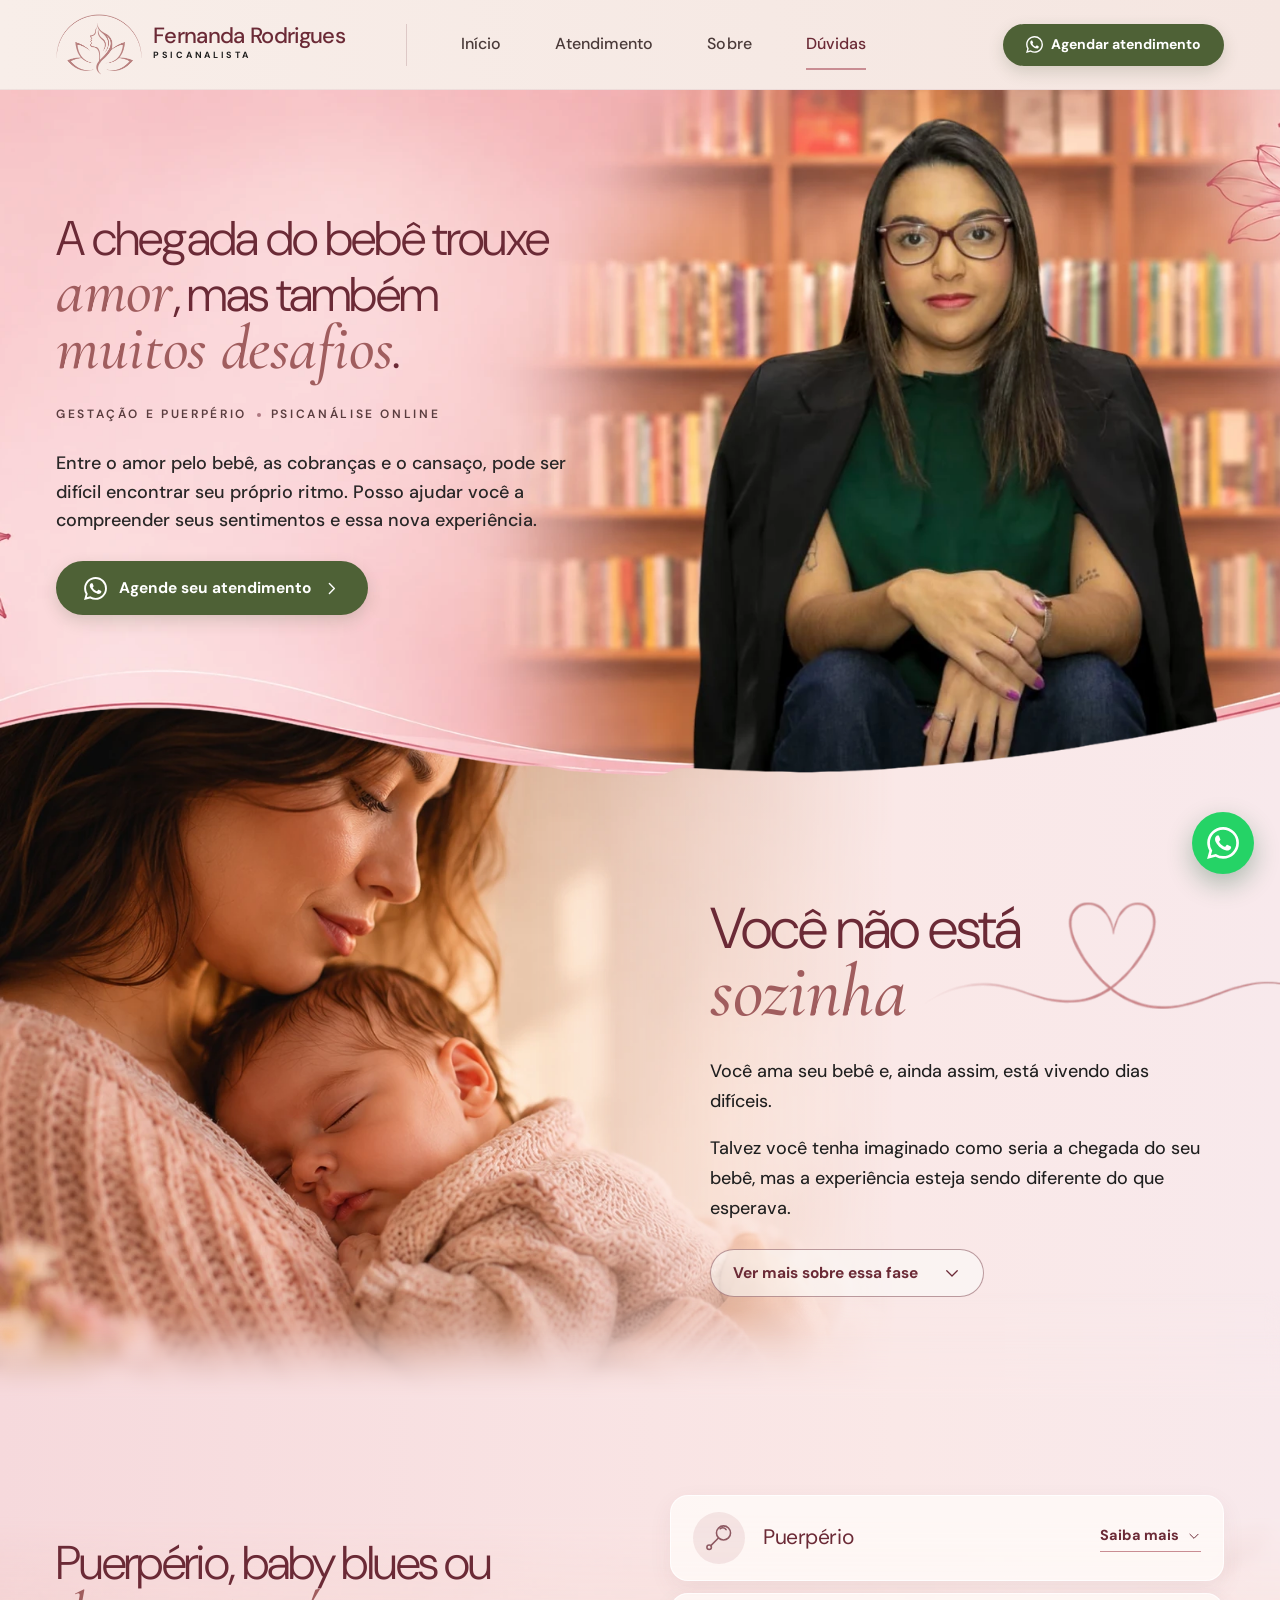
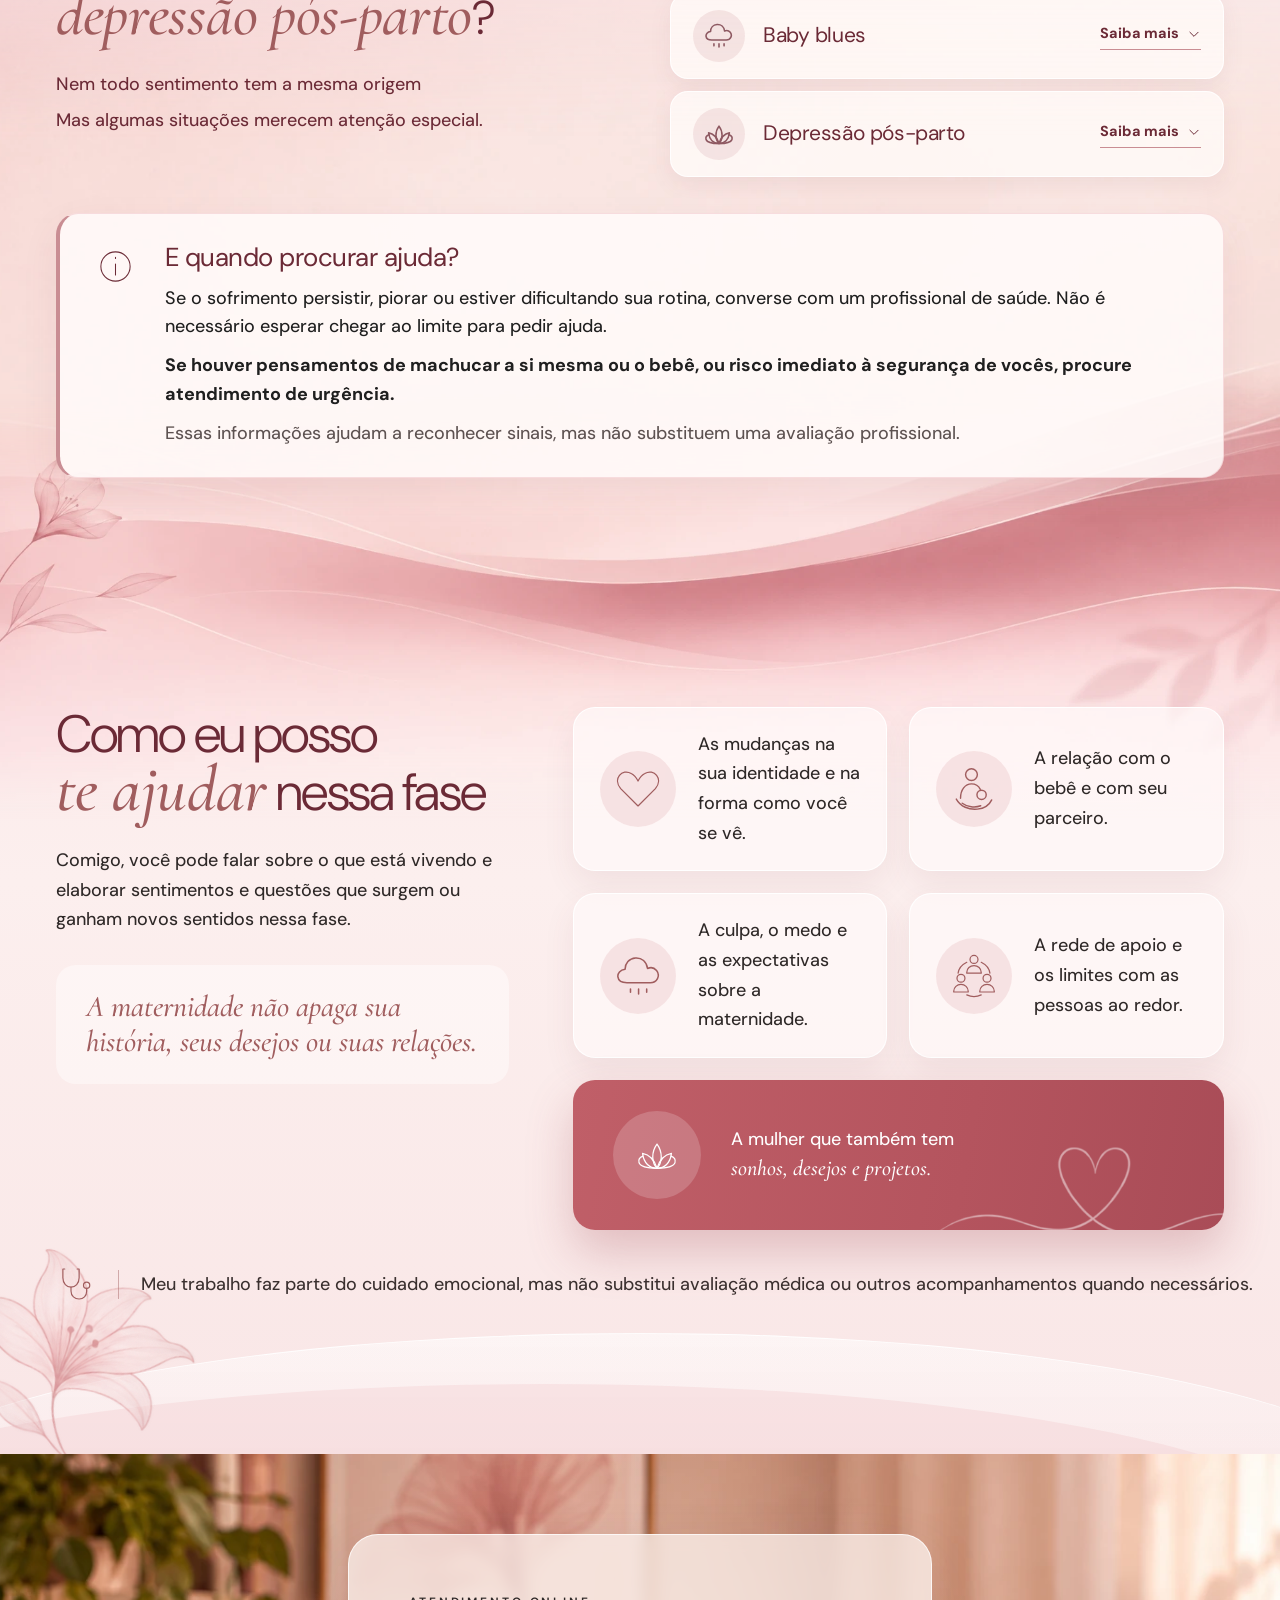
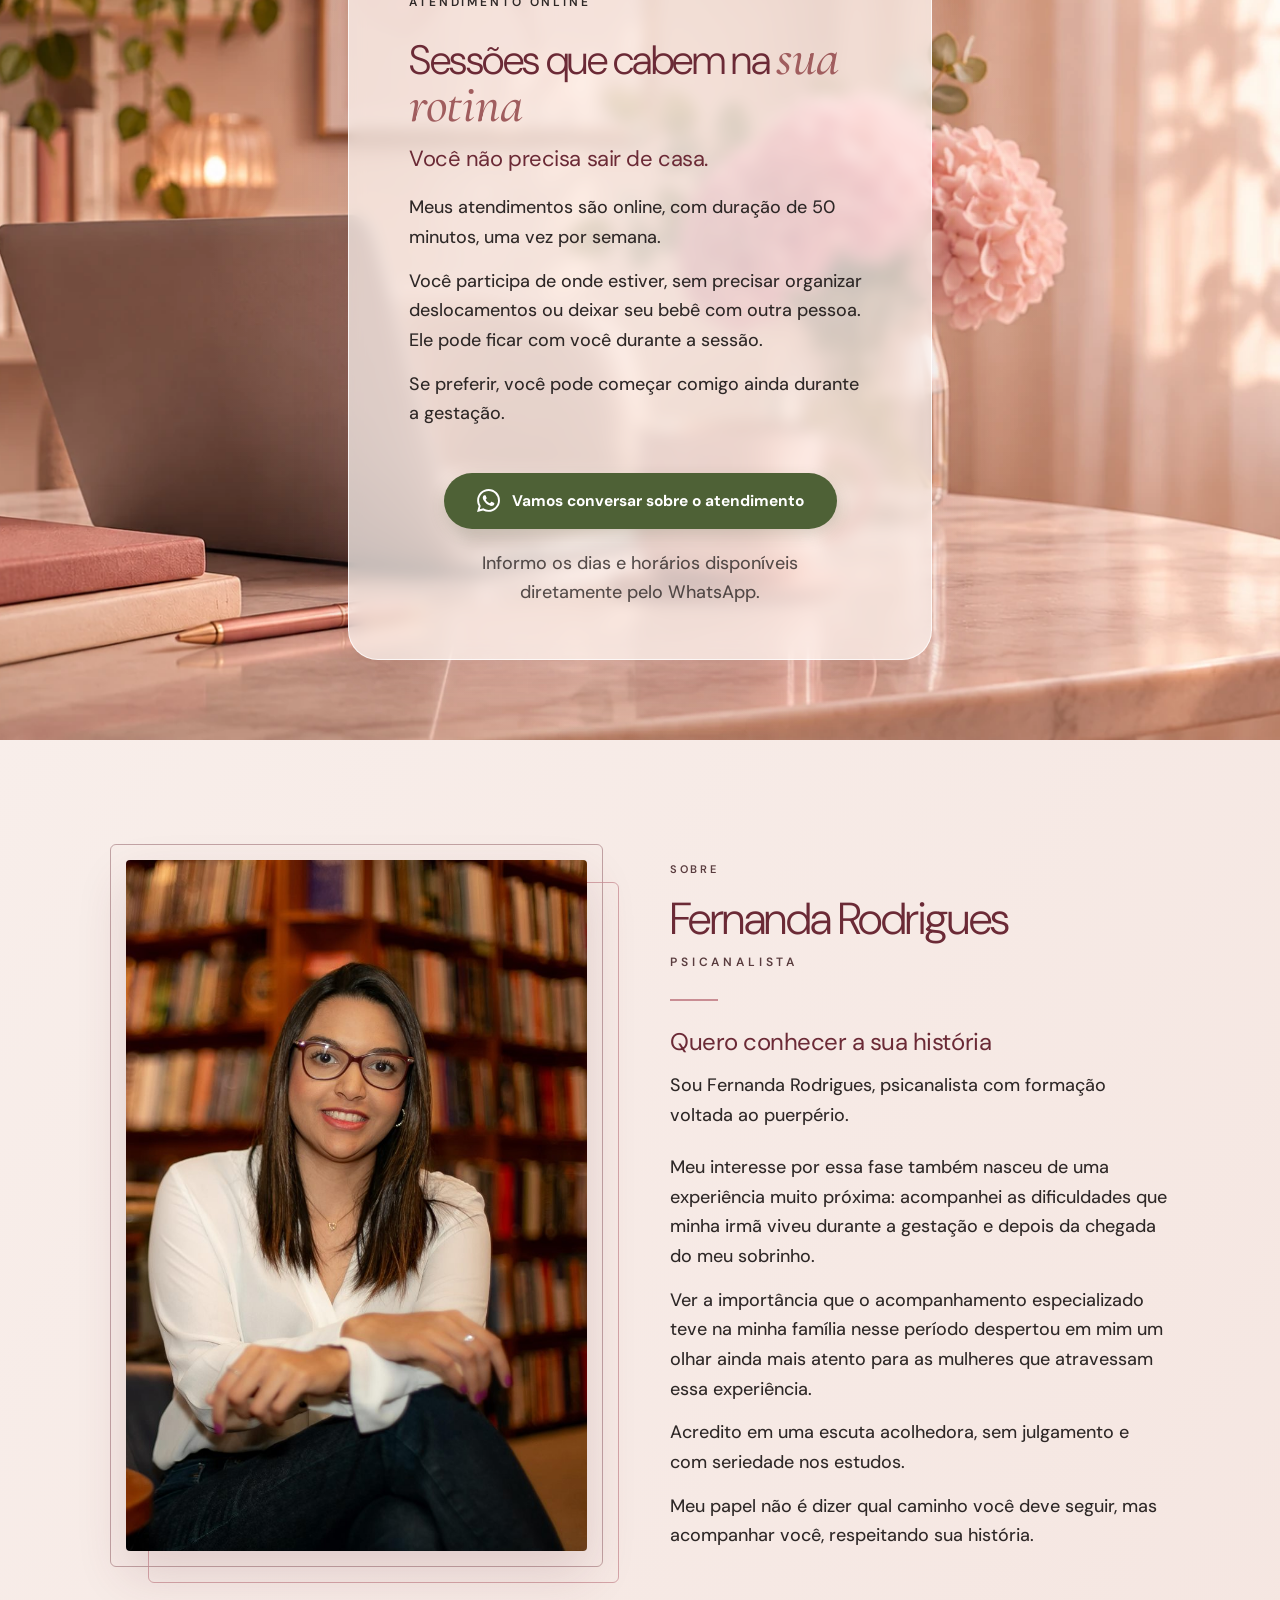
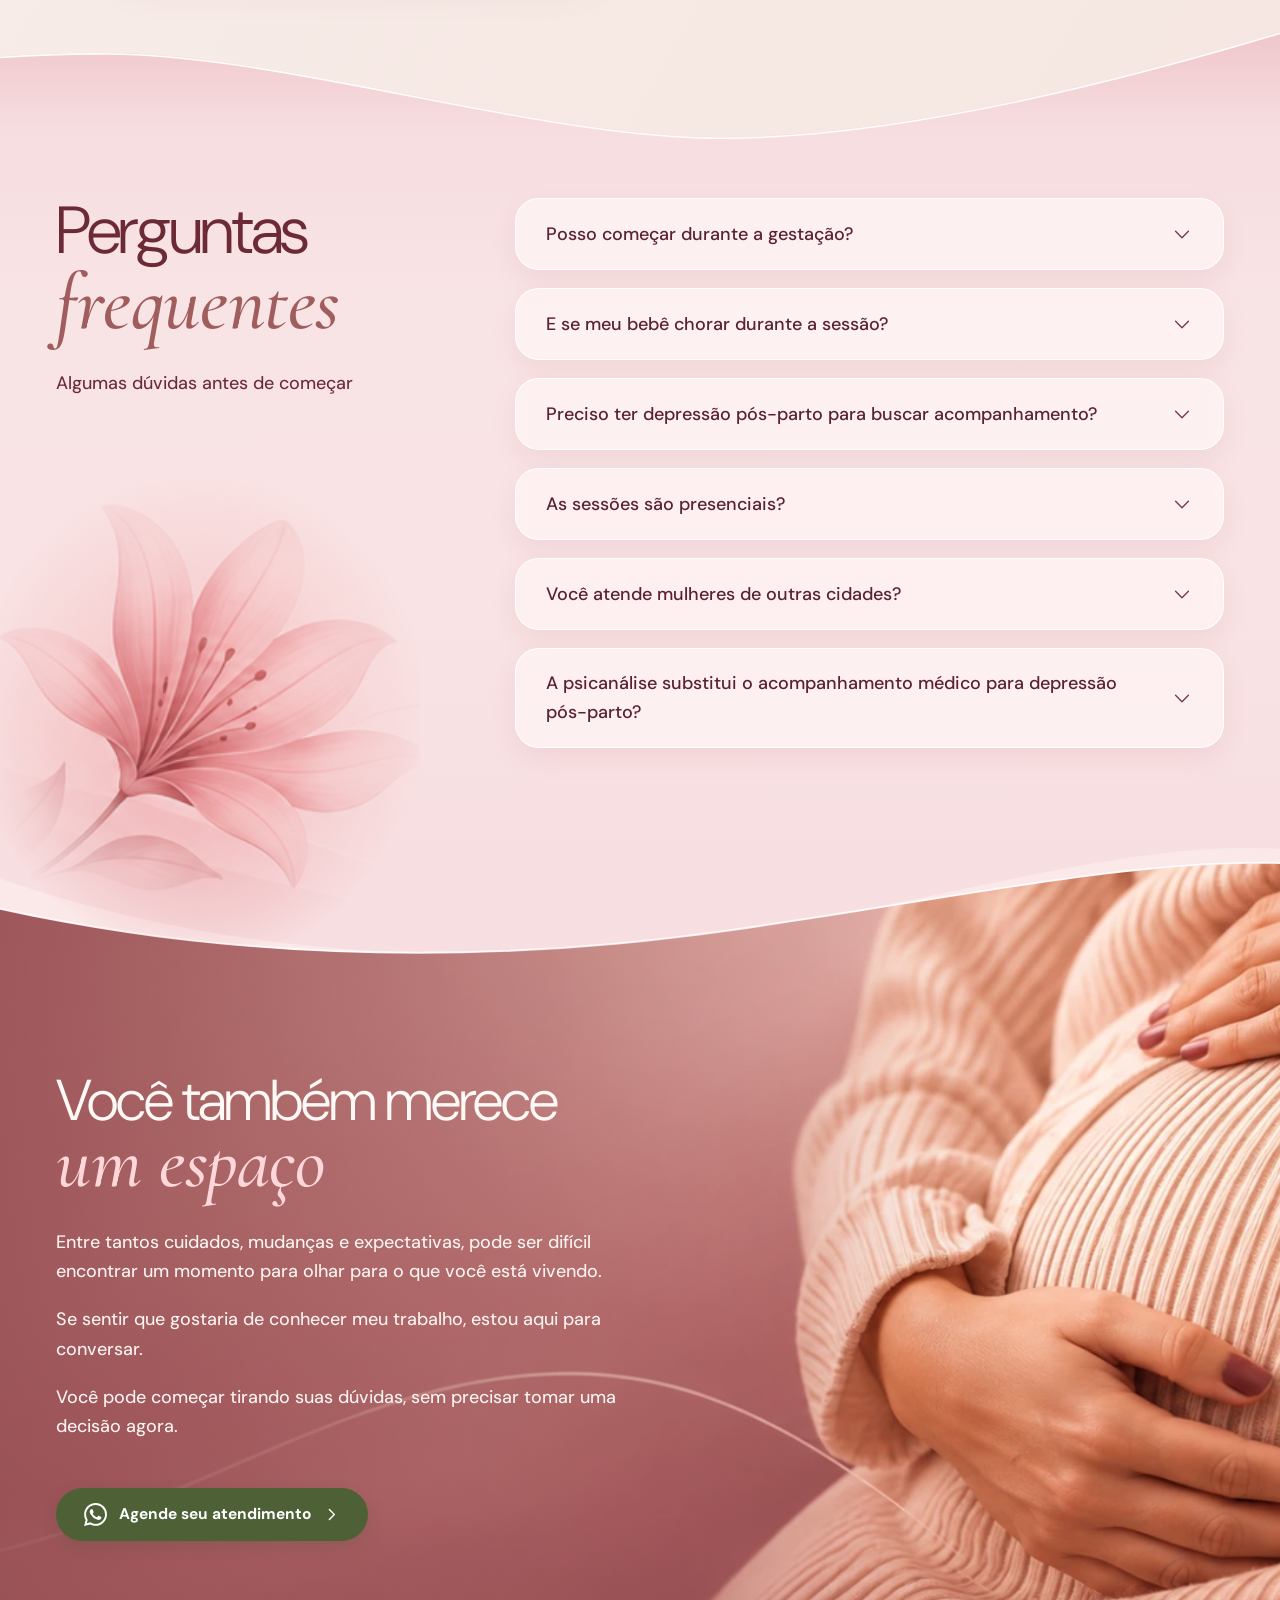
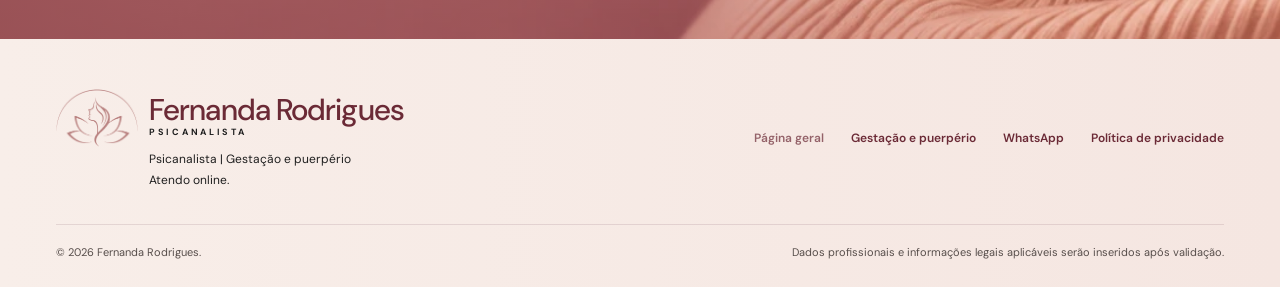
==== commit 1d0e2d29: "Puerperio: ajustes de texto (ponto final e frase da familia) Co-Authored-By: Claude Sonnet 5.5 <nore" ====
--- a/site-puerperio/index.html
+++ b/site-puerperio/index.html
@@ -198,7 +198,7 @@
         <div class="online-text">
           <p class="eyebrow">ATENDIMENTO ONLINE</p>
           <h2 id="online-title">Sessões que cabem na <em class="hl">sua rotina</em></h2>
-          <h3>Você não precisa sair de casa</h3>
+          <h3>Você não precisa sair de casa.</h3>
           <p>Meus atendimentos são online, com duração de 50 minutos, uma vez por semana.</p>
           <p>Você participa de onde estiver, sem precisar organizar deslocamentos ou deixar seu bebê com outra pessoa. Ele pode ficar com você durante a sessão.</p>
           <p>Se preferir, você pode começar comigo ainda durante a gestação.</p>
@@ -224,7 +224,7 @@
         <p class="lead">Sou Fernanda Rodrigues, psicanalista com formação voltada ao puerpério.</p>
           <div class="about-story">
             <p>Meu interesse por essa fase também nasceu de uma experiência muito próxima: acompanhei as dificuldades que minha irmã viveu durante a gestação e depois da chegada do meu sobrinho.</p>
-            <p>Ver a importância que o acompanhamento especializado teve nesse período despertou em mim um olhar ainda mais atento para as mulheres que atravessam essa experiência.</p>
+            <p>Ver a importância que o acompanhamento especializado teve na minha família nesse período despertou em mim um olhar ainda mais atento para as mulheres que atravessam essa experiência.</p>
             <p>Acredito em uma escuta acolhedora, sem julgamento e com seriedade nos estudos.</p>
             <p>Meu papel não é dizer qual caminho você deve seguir, mas acompanhar você, respeitando sua história.</p>
           </div>
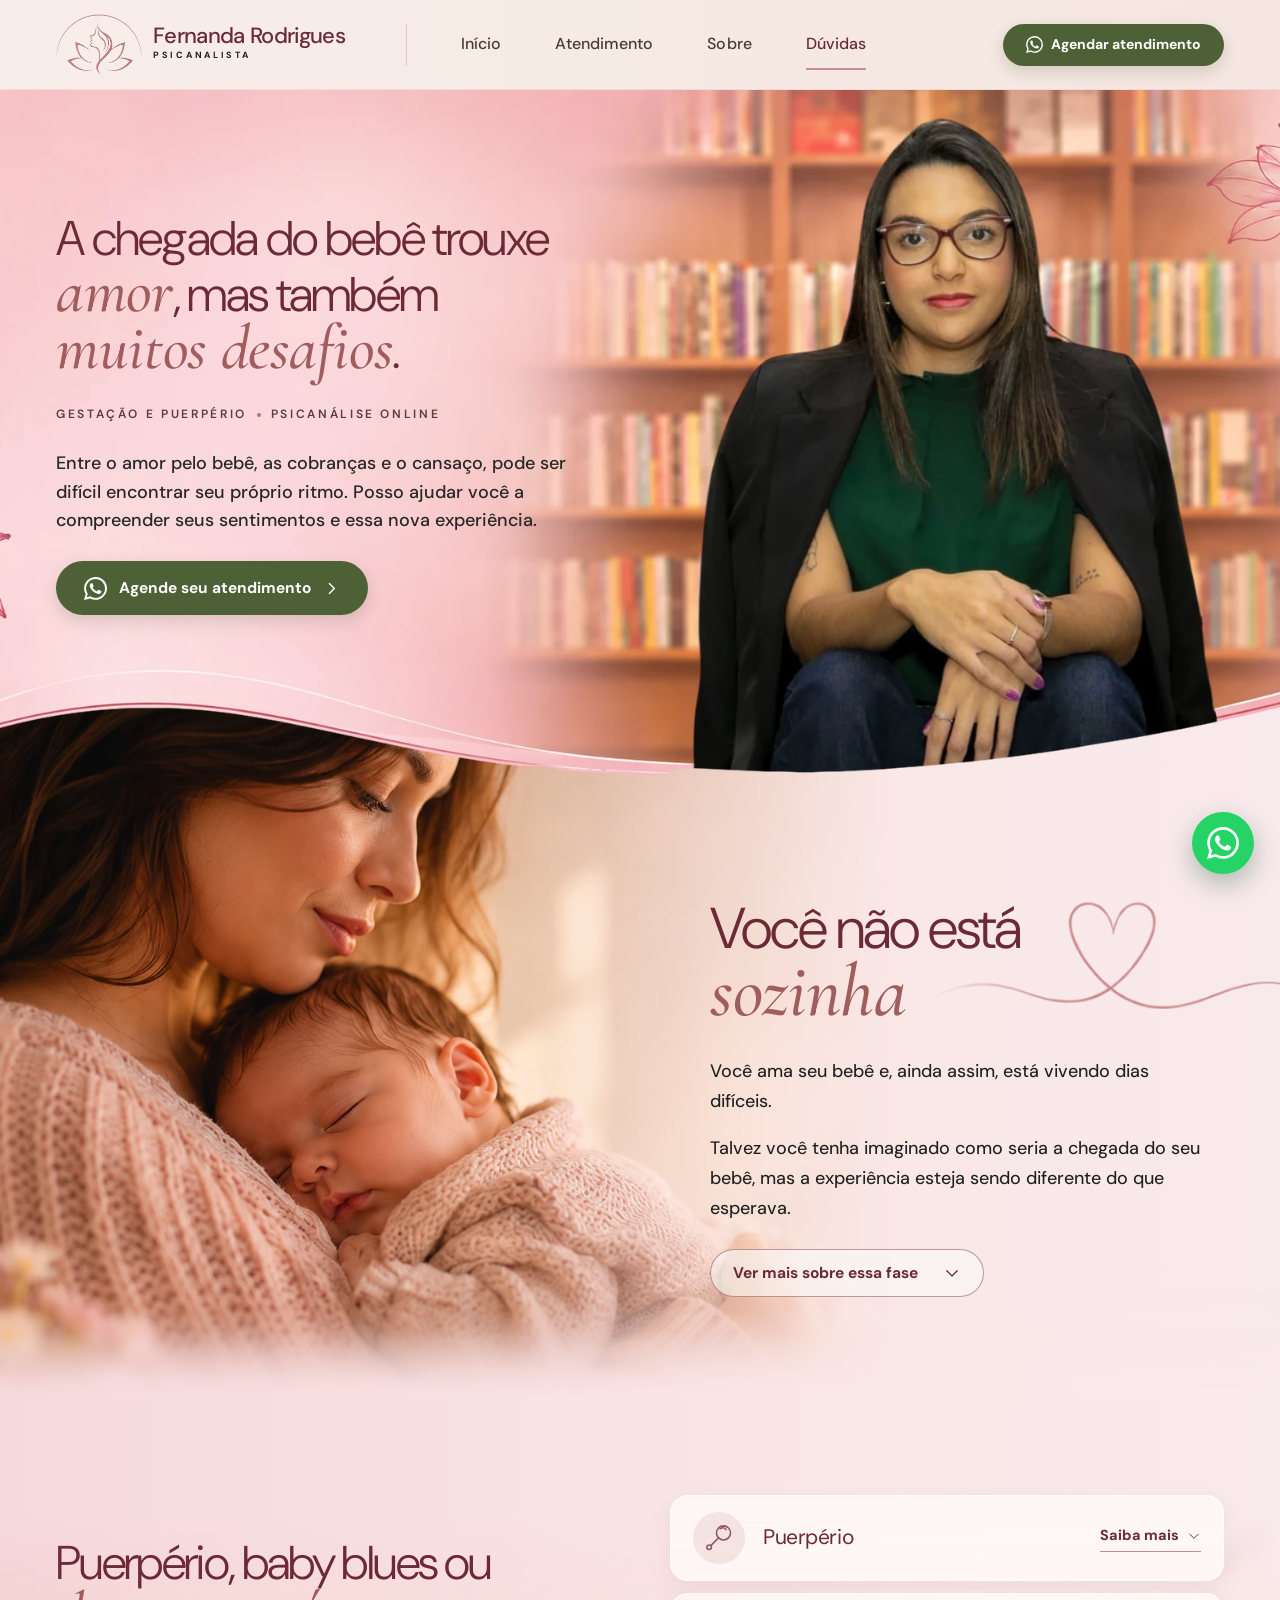
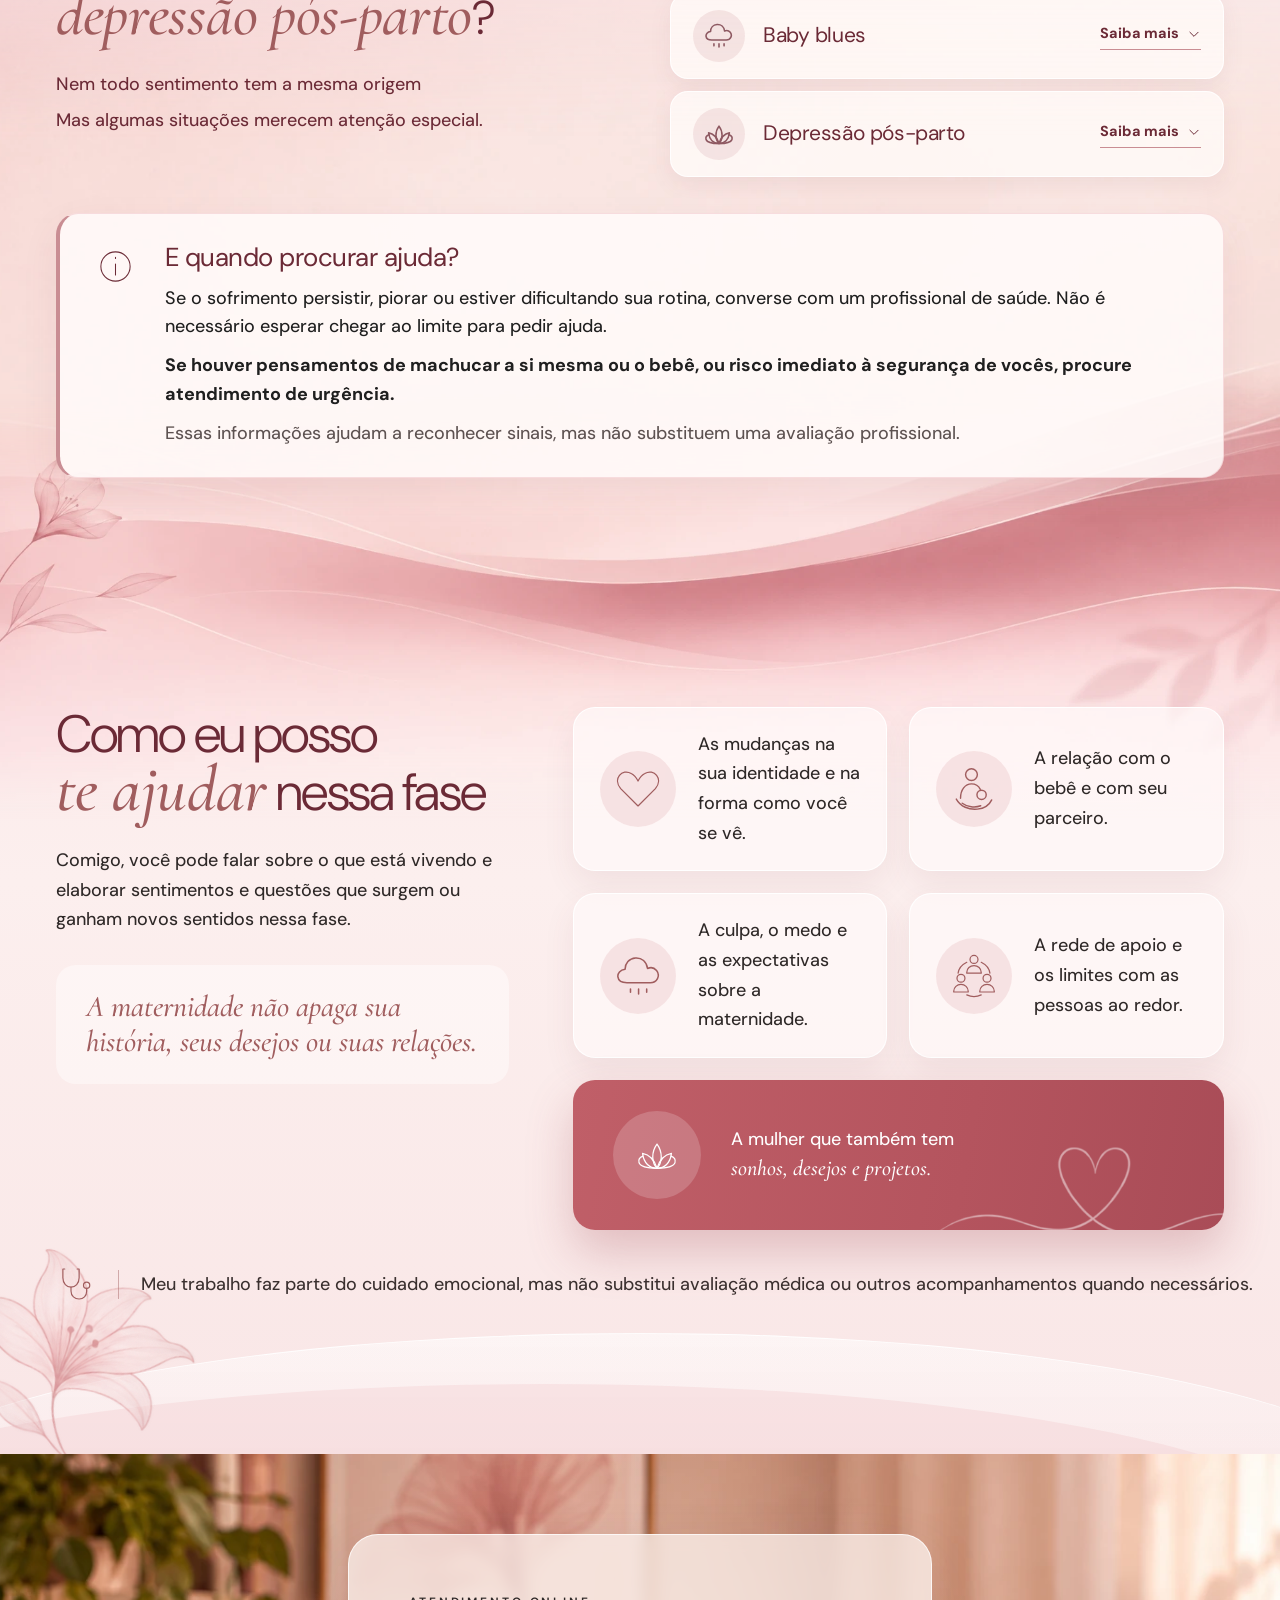
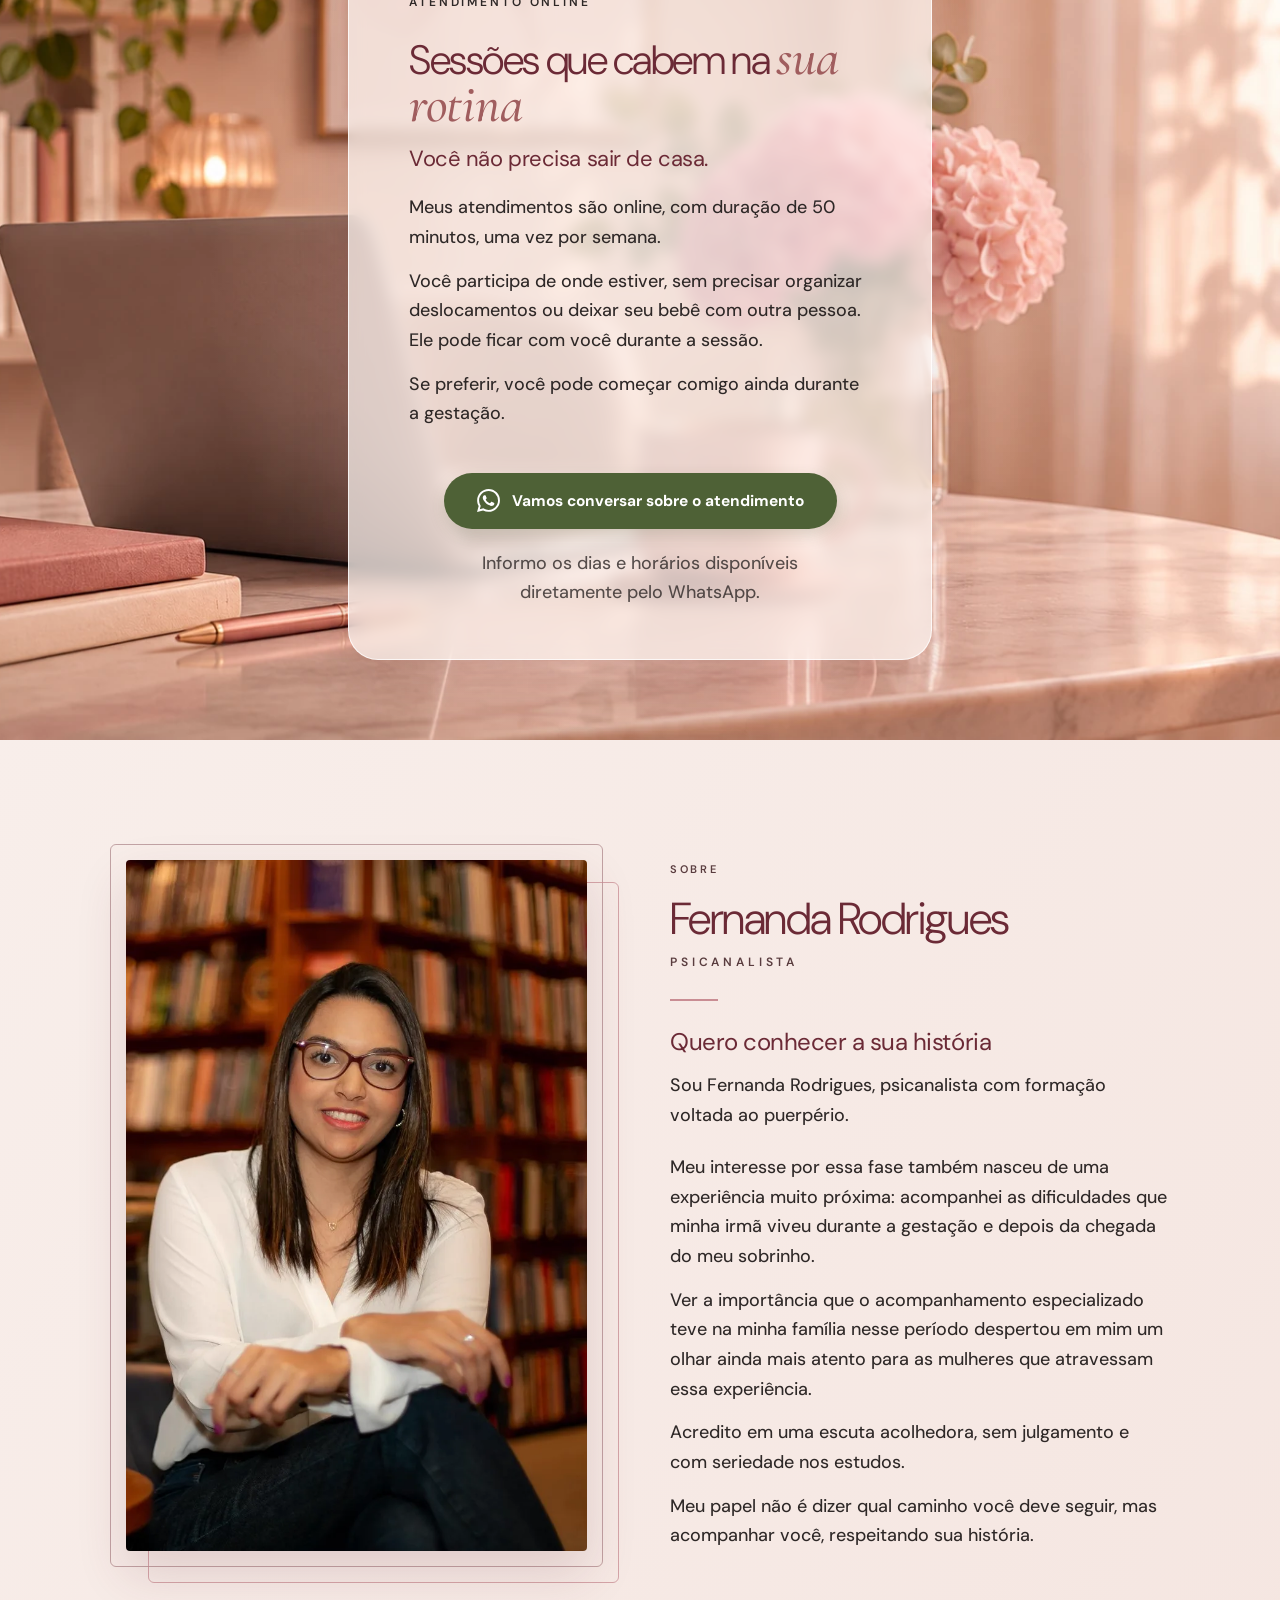
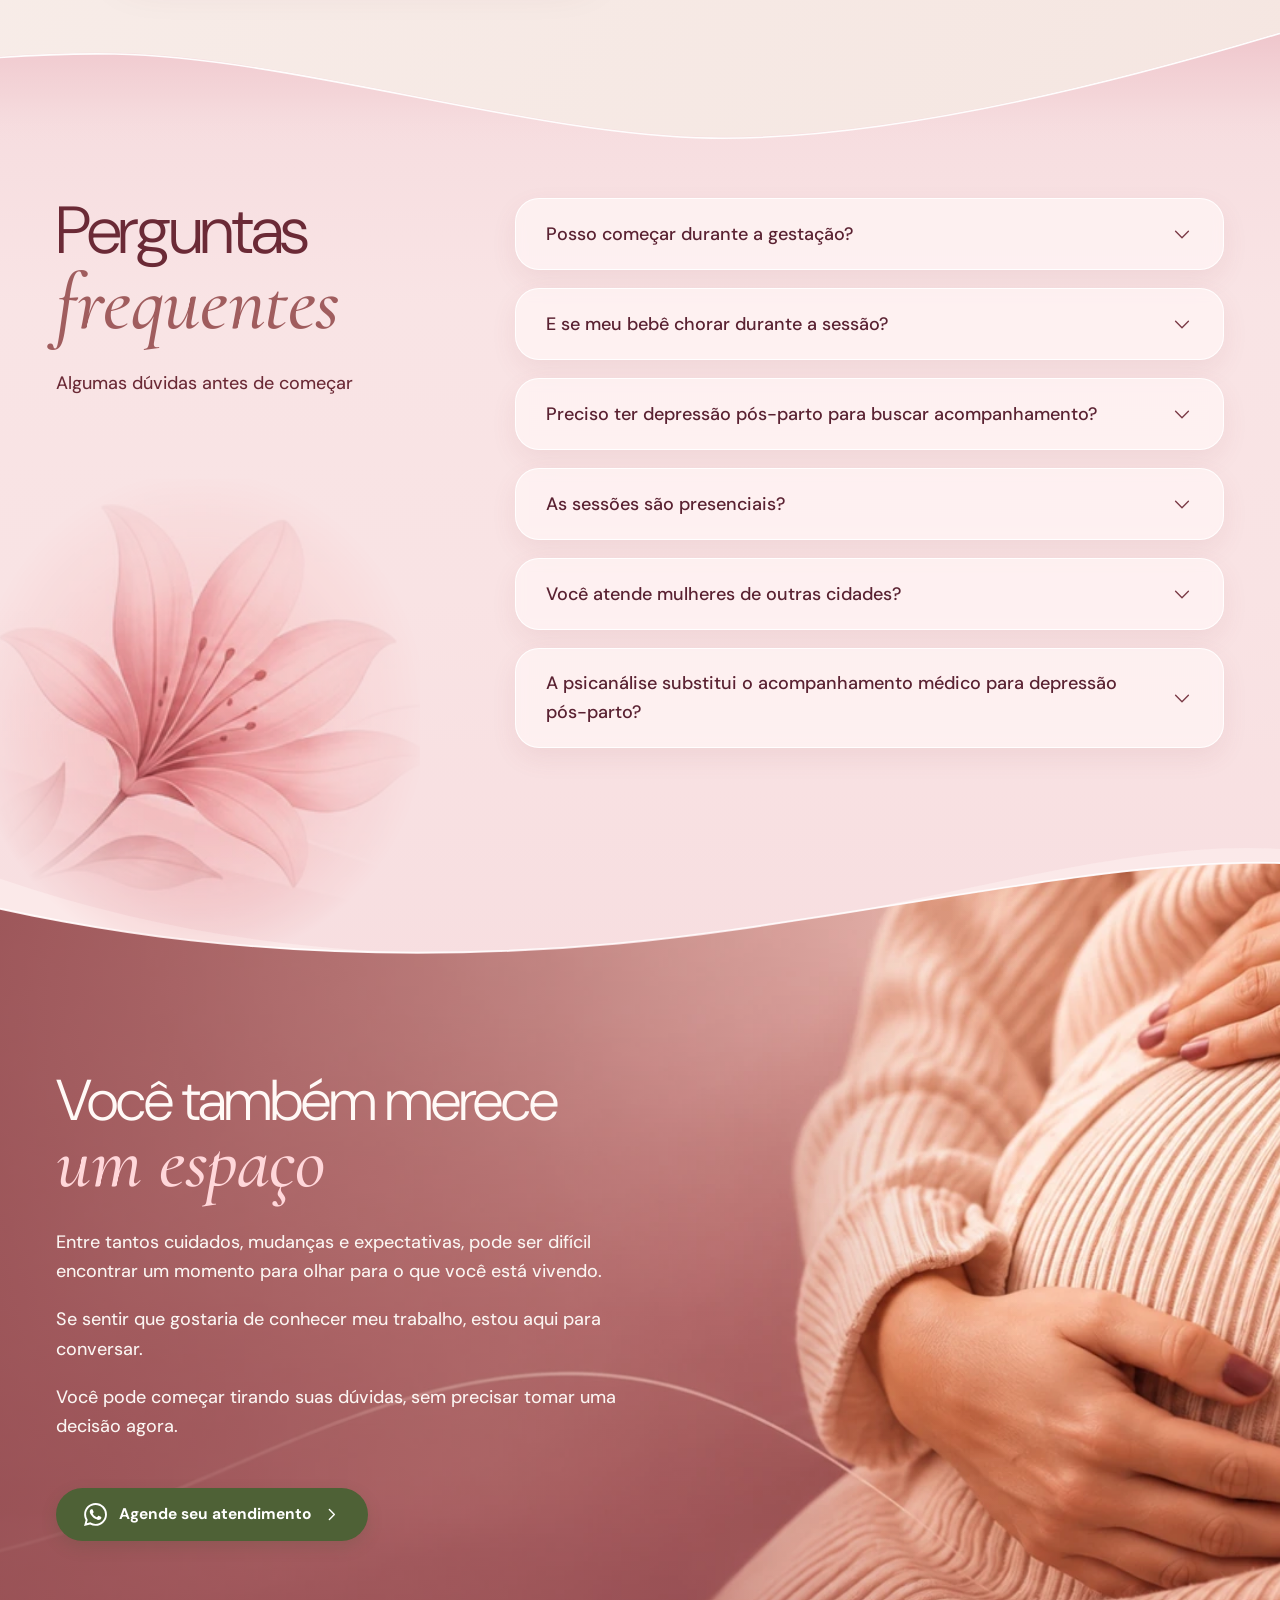
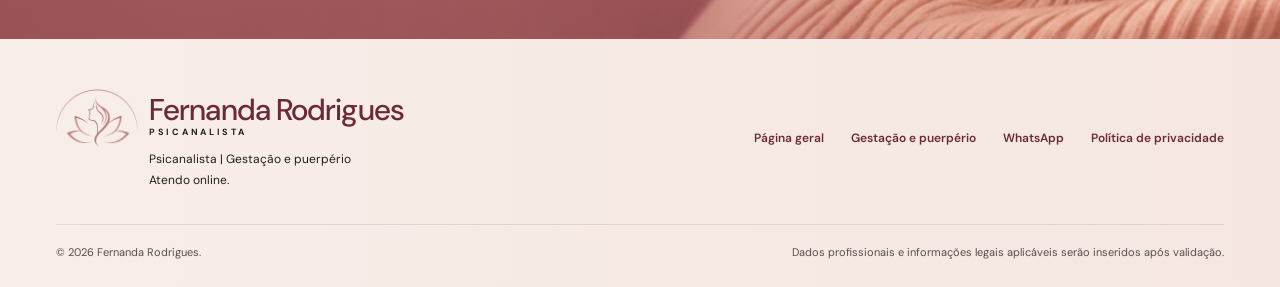
==== commit d2398199: "SEO/GEO: favicon do logo, imagens em webp, og/canonical/JSON-LD, robots e sitemap" ====
--- a/site-puerperio/index.html
+++ b/site-puerperio/index.html
@@ -1,18 +1,92 @@
 <!doctype html>
 <html lang="pt-BR">
 <head>
+  <!-- Google Tag Manager -->
+  <script async src="https://www.googletagmanager.com/gtm.js?id=GTM-MWP8CK8N"></script>
+  <script>
+    window.dataLayer = window.dataLayer || [];
+    function gtag(){dataLayer.push(arguments);}
+    gtag('js', new Date());
+  </script>
+  <!-- End Google Tag Manager -->
   <meta charset="utf-8">
   <meta name="viewport" content="width=device-width, initial-scale=1">
   <meta name="theme-color" content="#F5E6E1">
   <meta name="description" content="Acompanhamento psicanalítico online para gestação e puerpério. Comigo, você encontra um espaço de escuta para falar sobre a maternidade e seus sentimentos.">
   <meta name="robots" content="index,follow">
   <title>Gestação e puerpério | Fernanda Rodrigues — Psicanalista</title>
+  <link rel="canonical" href="https://psifernandar.com.br/puerperio/">
+
+  <meta property="og:type" content="website">
+  <meta property="og:site_name" content="Fernanda Rodrigues">
+  <meta property="og:locale" content="pt_BR">
+  <meta property="og:url" content="https://psifernandar.com.br/puerperio/">
+  <meta property="og:title" content="Gestação e puerpério | Fernanda Rodrigues, Psicanalista">
+  <meta property="og:description" content="Acompanhamento psicanalítico online para gestação e puerpério. Comigo, você encontra um espaço de escuta para falar sobre a maternidade e seus sentimentos.">
+  <meta property="og:image" content="https://psifernandar.com.br/puerperio/assets/og-image.jpg">
+  <meta property="og:image:width" content="1200">
+  <meta property="og:image:height" content="630">
+  <meta property="og:image:alt" content="Mulher grávida com as mãos na barriga">
+  <meta name="twitter:card" content="summary_large_image">
+
+  <link rel="icon" type="image/png" sizes="32x32" href="/favicon-32.png">
+  <link rel="icon" type="image/png" sizes="16x16" href="/favicon-16.png">
+  <link rel="apple-touch-icon" href="/assets/img/apple-touch-icon.png">
   <link rel="preconnect" href="https://fonts.googleapis.com">
   <link rel="preconnect" href="https://fonts.gstatic.com" crossorigin>
   <link href="https://fonts.googleapis.com/css2?family=Cormorant:ital,wght@0,500;0,600;1,500;1,600&family=DM+Sans:opsz,wght@9..40,300..700&display=swap" rel="stylesheet">
   <link rel="preload" as="image" href="assets/hero_onda_v2.webp?v=1" fetchpriority="high">
   <link rel="stylesheet" href="css/style-v2.css?v=5">
   <script src="js/script.js" defer></script>
+  <script type="application/ld+json">
+  {
+    "@context": "https://schema.org",
+    "@type": "Person",
+    "name": "Fernanda Rodrigues",
+    "jobTitle": "Psicanalista",
+    "description": "Acompanhamento psicanalítico online para gestação e puerpério. Comigo, você encontra um espaço de escuta para falar sobre a maternidade e seus sentimentos.",
+    "url": "https://psifernandar.com.br/puerperio/",
+    "image": "https://psifernandar.com.br/puerperio/assets/og-image.jpg"
+  }
+  </script>
+  <script type="application/ld+json">
+  {
+    "@context": "https://schema.org",
+    "@type": "FAQPage",
+    "mainEntity": [
+      {
+        "@type": "Question",
+        "name": "Posso começar durante a gestação?",
+        "acceptedAnswer": { "@type": "Answer", "text": "Sim. Posso te acompanhar também durante a gestação, para que você tenha esse suporte antes mesmo da chegada do bebê." }
+      },
+      {
+        "@type": "Question",
+        "name": "E se meu bebê chorar durante a sessão?",
+        "acceptedAnswer": { "@type": "Answer", "text": "Tudo bem. Seu bebê pode ficar com você. A maternidade não precisa ficar do lado de fora da sessão." }
+      },
+      {
+        "@type": "Question",
+        "name": "Preciso ter depressão pós-parto para buscar acompanhamento?",
+        "acceptedAnswer": { "@type": "Answer", "text": "Não. Você não precisa ter um diagnóstico para buscar acompanhamento. Pode conversar sobre as mudanças, dúvidas e sentimentos que está vivendo." }
+      },
+      {
+        "@type": "Question",
+        "name": "As sessões são presenciais?",
+        "acceptedAnswer": { "@type": "Answer", "text": "Não. Atendo online, permitindo que você participe de casa ou de outro lugar em que tenha privacidade." }
+      },
+      {
+        "@type": "Question",
+        "name": "Você atende mulheres de outras cidades?",
+        "acceptedAnswer": { "@type": "Answer", "text": "Sim. Atendo online mulheres de diferentes regiões do Brasil e brasileiras que vivem no exterior." }
+      },
+      {
+        "@type": "Question",
+        "name": "A psicanálise substitui o acompanhamento médico para depressão pós-parto?",
+        "acceptedAnswer": { "@type": "Answer", "text": "Não. Quando há suspeita de depressão pós-parto, é importante buscar avaliação de um profissional de saúde habilitado. Meu trabalho pode integrar o cuidado, conforme a necessidade de cada mulher." }
+      }
+    ]
+  }
+  </script>
 </head>
 <body>
 <a class="skip-link" href="#principal">Ir para o conteúdo</a>
@@ -45,7 +119,7 @@
 <header class="site-header" id="inicio">
   <div class="header-inner container">
     <a href="#inicio" class="brand" aria-label="Fernanda Rodrigues, voltar ao início">
-      <img class="brand-mark brand-logo" src="assets/logo_fernanda.png" alt="" aria-hidden="true" width="672" height="474" decoding="async">
+      <img class="brand-mark brand-logo" src="assets/logo_fernanda.webp" alt="" aria-hidden="true" width="672" height="474" decoding="async">
       <span class="brand-label"><strong>Fernanda Rodrigues</strong><span>PSICANALISTA</span></span>
     </a>
     <nav class="site-nav" id="navegacao" aria-label="Navegação principal">
@@ -212,7 +286,7 @@
   <!-- 6. SOBRE FERNANDA -->
   <section class="about section-anchor" id="sobre" aria-labelledby="about-title">
     <div class="about-photo-wrap">
-      <img src="assets/fernanda_sobre_real.jpg" alt="Fernanda Rodrigues sorrindo, de blusa branca, em uma biblioteca" width="900" height="1125" loading="lazy" decoding="async">
+      <img src="assets/fernanda_sobre_real.webp" alt="Fernanda Rodrigues sorrindo, de blusa branca, em uma biblioteca" width="900" height="1125" loading="lazy" decoding="async">
     </div>
     <div class="container about-container">
       <div class="about-content">
@@ -230,7 +304,7 @@
           </div>
       </div>
     </div>
-    <img class="about-lily" src="assets/lirio_duvidas.png" alt="" aria-hidden="true" width="279" height="300" loading="lazy" decoding="async">
+    <img class="about-lily" src="assets/lirio_duvidas.webp" alt="" aria-hidden="true" width="279" height="300" loading="lazy" decoding="async">
     <!-- Galho que sai do caule do lírio e corre pela base da seção (traçado pedido em 07/11/2026) -->
     <svg class="about-branch" viewBox="0 0 680 200" aria-hidden="true">
       <defs>
@@ -264,7 +338,7 @@
       <path fill="none" stroke="#fff" stroke-opacity=".85" stroke-width="1.5" d="M0 150C280 205 560 205 820 172C1060 142 1270 100 1440 104"/>
     </svg>
     <div class="faq-leaves" aria-hidden="true"></div>
-    <img class="faq-lily" src="assets/lirio_duvidas.png" alt="" aria-hidden="true" width="279" height="300" loading="lazy" decoding="async">
+    <img class="faq-lily" src="assets/lirio_duvidas.webp" alt="" aria-hidden="true" width="279" height="300" loading="lazy" decoding="async">
     <div class="container faq-panel">
       <div class="faq-heading">
         <h2 id="faq-title">Perguntas <em class="hl">frequentes</em></h2>
@@ -298,12 +372,12 @@
 <footer class="site-footer">
   <div class="container footer-main">
     <div class="footer-brand">
-      <div class="brand brand--footer"><img class="brand-mark brand-logo" src="assets/logo_fernanda.png" alt="" aria-hidden="true" width="672" height="474" decoding="async"><span class="brand-label"><strong>Fernanda Rodrigues</strong><span>PSICANALISTA</span></span></div>
+      <div class="brand brand--footer"><img class="brand-mark brand-logo" src="assets/logo_fernanda.webp" alt="" aria-hidden="true" width="672" height="474" decoding="async"><span class="brand-label"><strong>Fernanda Rodrigues</strong><span>PSICANALISTA</span></span></div>
       <p>Psicanalista | Gestação e puerpério</p>
       <p>Atendo online.</p>
     </div>
     <nav class="footer-nav" aria-label="Links do rodapé">
-      <span class="footer-pending" title="Endereço da página geral aguardando confirmação">Página geral</span>
+      <a href="/">Página geral</a>
       <a href="#puerperio">Gestação e puerpério</a>
       <a href="#contato" class="contact-trigger">WhatsApp</a>
       <a href="politica-de-privacidade.html">Política de privacidade</a>
@@ -315,15 +389,5 @@
 <!-- Botão flutuante do WhatsApp (fixo no canto direito, acompanha a rolagem) -->
 <a class="wa-float contact-trigger" href="#contato" aria-label="Agendar atendimento comigo pelo WhatsApp"><svg class="icon" aria-hidden="true"><use href="#icon-whatsapp"/></svg></a>
 
-<!-- CTAs não inventam número. Para ativar o link real, preencher WHATSAPP_NUMBER em js/script.js. -->
-<dialog id="contact-dialog" class="contact-dialog" aria-labelledby="dialog-title">
-  <button type="button" class="dialog-close" aria-label="Fechar janela" data-dialog-close>×</button>
-  <span class="dialog-ornament"><img class="brand-logo" src="assets/logo_fernanda.png" alt="" aria-hidden="true" width="672" height="474" loading="lazy" decoding="async"></span>
-  <h2 id="dialog-title">Agende seu atendimento</h2>
-  <p>O número profissional do WhatsApp ainda precisa ser confirmado para ativar o contato direto. Esta é a mensagem prevista na copy validada:</p>
-  <blockquote id="whatsapp-message">Olá, Fernanda! Conheci seu trabalho pela página sobre gestação e puerpério. Gostaria de saber mais sobre o acompanhamento e como funcionam as sessões online.</blockquote>
-  <button class="btn btn--primary" type="button" id="copy-message">Copiar a mensagem</button>
-  <p class="copy-feedback" id="copy-feedback" aria-live="polite"></p>
-</dialog>
 </body>
 </html>
--- a/site-puerperio/css/style-v2.css
+++ b/site-puerperio/css/style-v2.css
@@ -31,7 +31,7 @@
 /* 8 CLOSING — approved gestation photo with all final copy readable */
 .closing{min-height:650px;position:relative;isolation:isolate;display:flex;align-items:center;overflow:hidden;background:#ac707b url('../assets/convite_gestante.webp') center/cover no-repeat}.closing-overlay{position:absolute;inset:0;z-index:-1;background:linear-gradient(90deg,rgba(64,39,43,.34),rgba(84,49,54,.15) 45%,transparent 72%)}.closing-content{padding:93px 0 98px;color:var(--base)}.closing-content h2{max-width:590px;font-size:clamp(4.2rem,5.4vw,6.2rem);color:#fff9f6;line-height:.9}.closing-content p:not(.eyebrow){max-width:520px;font-size:15px;line-height:1.55}.closing-content .btn{margin-top:23px}.eyebrow--light{color:#ffedef}.closing-content .accent-line{margin:25px 0}
 /* 9 FOOTER */
-.site-footer{background:linear-gradient(90deg,#faf2f0,var(--pink-bg));color:var(--ink);padding:50px 0 26px}.footer-main{display:flex;gap:70px;justify-content:space-between;align-items:center}.brand--footer{min-width:unset;display:flex}.brand--footer .brand-mark{height:64px;width:58px}.brand--footer .brand-label strong{font-size:30px}.footer-brand p{font-size:12px;margin:3px 0 0 70px;line-height:1.5}.footer-nav{display:flex;gap:27px;justify-content:flex-end;align-items:center;flex-wrap:wrap}.footer-nav a,.footer-nav span{font-size:12px;color:var(--wine);font-weight:600;text-decoration:none}.footer-nav a:hover{text-decoration:underline}.footer-pending{cursor:help;opacity:.7}.footer-bottom{display:flex;justify-content:space-between;align-items:center;gap:20px;margin-top:35px;padding-top:18px;border-top:1px solid var(--line);font-size:11px;color:#574e4b}.footer-bottom span:last-child{text-align:right}
+.site-footer{background:linear-gradient(90deg,#faf2f0,var(--pink-bg));color:var(--ink);padding:50px 0 26px}.footer-main{display:flex;gap:70px;justify-content:space-between;align-items:center}.brand--footer{min-width:unset;display:flex}.brand--footer .brand-mark{height:64px;width:58px}.brand--footer .brand-label strong{font-size:30px}.footer-brand p{font-size:12px;margin:3px 0 0 70px;line-height:1.5}.footer-nav{display:flex;gap:27px;justify-content:flex-end;align-items:center;flex-wrap:wrap}.footer-nav a,.footer-nav span{font-size:12px;color:var(--wine);font-weight:600;text-decoration:none}.footer-nav a:hover{text-decoration:underline}.footer-bottom{display:flex;justify-content:space-between;align-items:center;gap:20px;margin-top:35px;padding-top:18px;border-top:1px solid var(--line);font-size:11px;color:#574e4b}.footer-bottom span:last-child{text-align:right}
 /* WHATSAPP PREVIEW MODE */
 .contact-dialog{position:fixed;max-height:min(85vh,680px);overflow:auto;width:min(calc(100vw - 30px),510px);padding:40px;background:#fff9f8;border:none;border-radius:25px;box-shadow:0 30px 100px rgba(36,27,30,.4);color:var(--ink)}.contact-dialog::backdrop{background:rgba(36,27,30,.63)}.contact-dialog h2{font-size:49px;color:var(--wine);margin-bottom:19px}.contact-dialog p{font-size:14px}.contact-dialog blockquote{margin:22px 0;padding:22px;background:var(--pink-bg);border-left:3px solid var(--pink);border-radius:10px;font-size:15px}.contact-dialog .dialog-close{position:absolute;right:20px;top:13px;border:0;background:none;font-size:34px;color:var(--wine);line-height:1.2;cursor:pointer}.dialog-ornament{display:block;color:var(--rose-ink);margin-bottom:12px}.dialog-ornament .icon{height:49px;width:49px}.copy-feedback{min-height:22px;margin-top:12px!important;color:var(--wine)}
 @keyframes soft-reveal{from{opacity:0;transform:translateY(-4px)}to{opacity:1;transform:translateY(0)}}
@@ -478,7 +478,7 @@
 @media(max-width:980px){.faq-heart{width:240px;margin:18px 0 0 40%}}
 @media(max-width:700px){.faq-heart{width:200px;margin:12px 0 0 30%}.faq-list summary{padding:18px 20px}}
 @media(max-width:980px){.faq-panel{grid-template-columns:1fr;gap:36px}}
-/* Dúvidas: lírio colorido da referência (assets/lirio_duvidas.png), bordas esfumadas no fundo; sem o coração */
+/* Dúvidas: lírio colorido da referência (assets/lirio_duvidas.webp), bordas esfumadas no fundo; sem o coração */
 .faq-lily{left:-10px;bottom:0;width:360px;opacity:1;transform:none;mix-blend-mode:multiply;-webkit-mask-image:radial-gradient(ellipse 62% 60% at 48% 48%,#000 55%,transparent 100%);mask-image:radial-gradient(ellipse 62% 60% at 48% 48%,#000 55%,transparent 100%)}
 .faq-heart{display:none}
 @media(max-width:1230px){.faq-lily{width:290px}}
@@ -560,7 +560,7 @@
 }
 @media(max-width:700px){.about{padding-bottom:calc(var(--faq-top) + 60px)}.faq{padding-top:calc(var(--faq-top) + 40px)}}
 
-/* ===== Nova logo (assets/logo_fernanda.png, fundo transparente) ===== */
+/* ===== Nova logo (assets/logo_fernanda.webp, fundo transparente) ===== */
 .brand-logo{display:block;height:auto;object-fit:contain;stroke:none;fill:none}
 .site-header .brand-mark.brand-logo{width:76px;height:54px}
 .brand--footer .brand-mark.brand-logo{width:82px;height:58px}
@@ -811,7 +811,7 @@
 
   /* Fecho: nova foto */
   .closing{min-height:0;align-items:start;background:#b85e67}
-  .closing-overlay{top:auto;bottom:0;height:min(105vw,520px);background:url('../assets/convite_gestante_mobile.jpg') center bottom/cover no-repeat;-webkit-mask-image:linear-gradient(180deg,transparent 0,#000 26%);mask-image:linear-gradient(180deg,transparent 0,#000 26%)}
+  .closing-overlay{top:auto;bottom:0;height:min(105vw,520px);background:url('../assets/convite_gestante_mobile.webp') center bottom/cover no-repeat;-webkit-mask-image:linear-gradient(180deg,transparent 0,#000 26%);mask-image:linear-gradient(180deg,transparent 0,#000 26%)}
   .closing-content{padding-bottom:calc(min(105vw,520px) - 5px)}
 
   /* Painel "Ver mais sobre essa fase": tudo dentro do quadro */
@@ -867,7 +867,7 @@
   .fase-box[data-stage="0"] .fase-page--left{padding-bottom:84px}
 
   /* Fecho: texto sobre a foto, com degradê para dar leitura */
-  .closing{min-height:0;align-items:start;background:#b85e67 url('../assets/convite_gestante_mobile.jpg') 72% bottom/cover no-repeat}
+  .closing{min-height:0;align-items:start;background:#b85e67 url('../assets/convite_gestante_mobile.webp') 72% bottom/cover no-repeat}
   .closing-overlay{inset:0;top:0;bottom:0;height:auto;-webkit-mask-image:none;mask-image:none;
     background:linear-gradient(180deg,rgba(168,86,100,.94) 0%,rgba(168,86,100,.82) 42%,rgba(168,86,100,.4) 70%,rgba(168,86,100,.08) 100%)}
   .closing-content{padding-bottom:240px}
